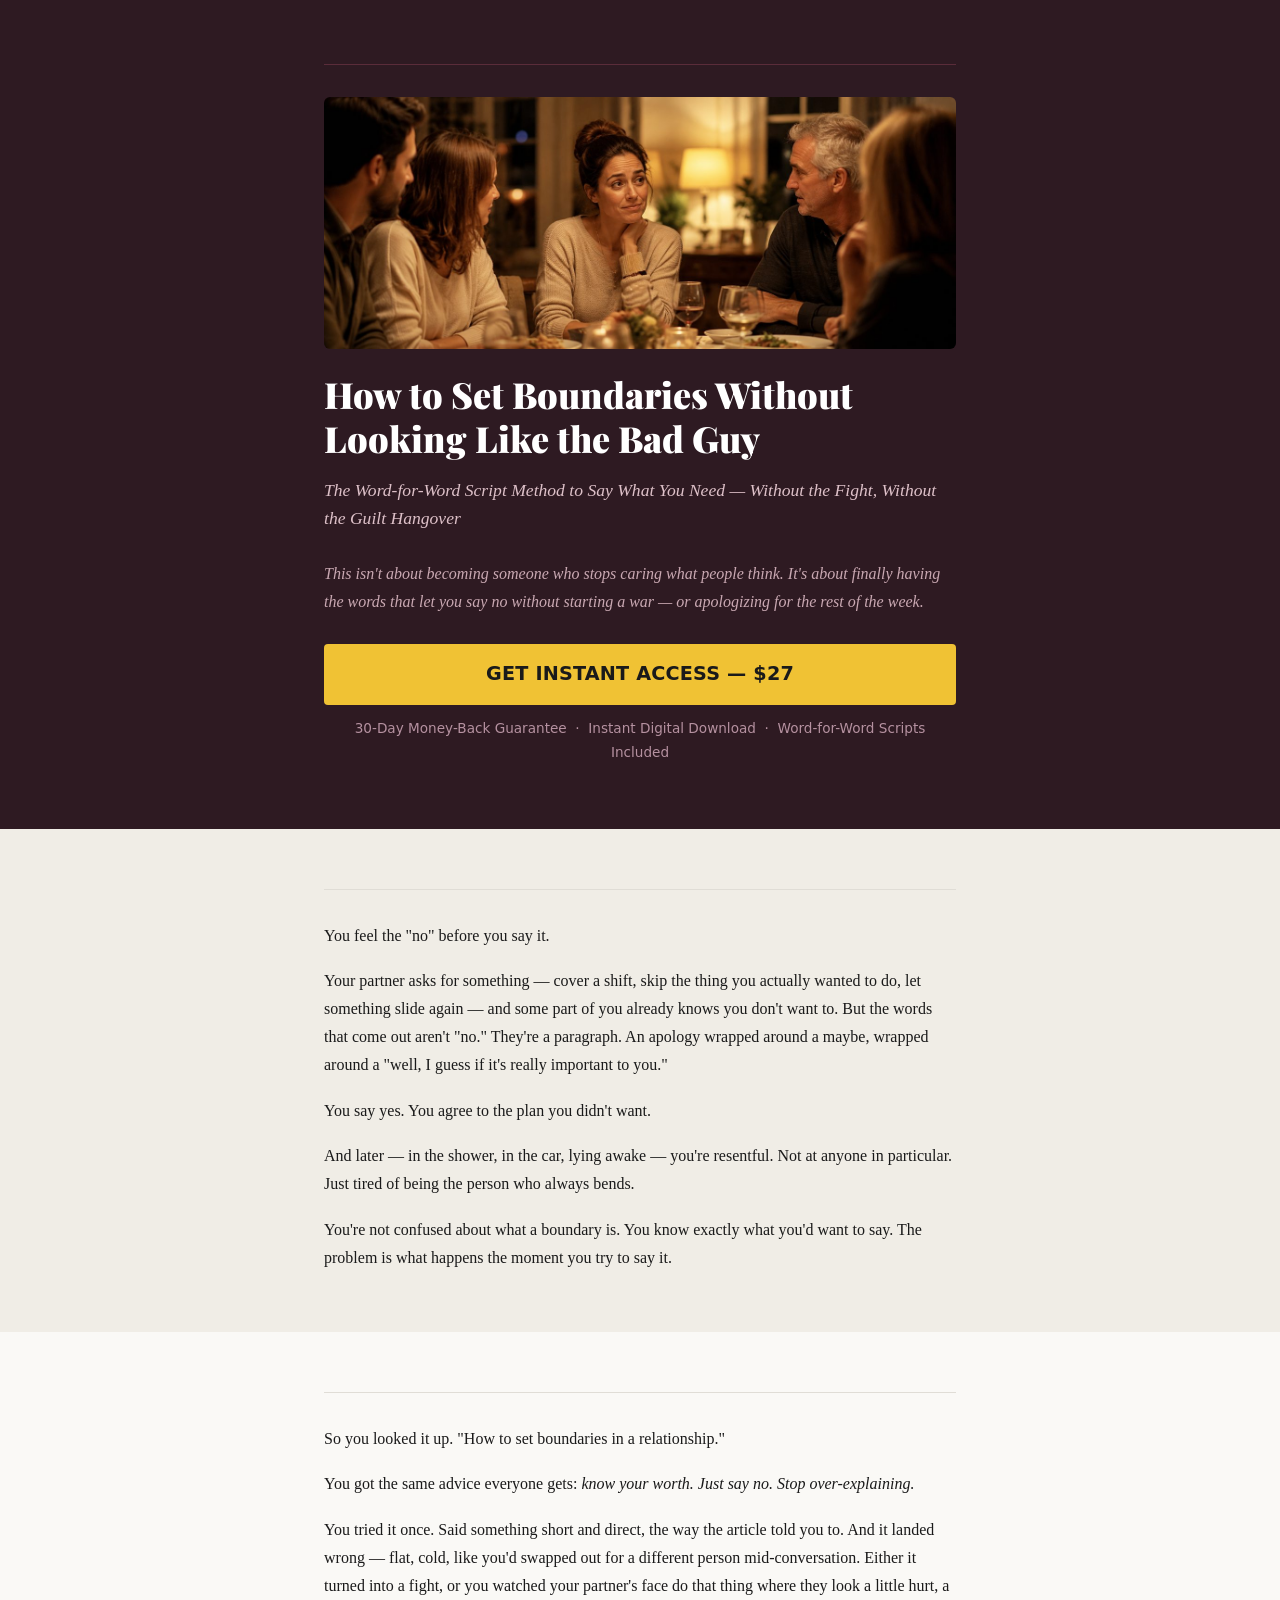
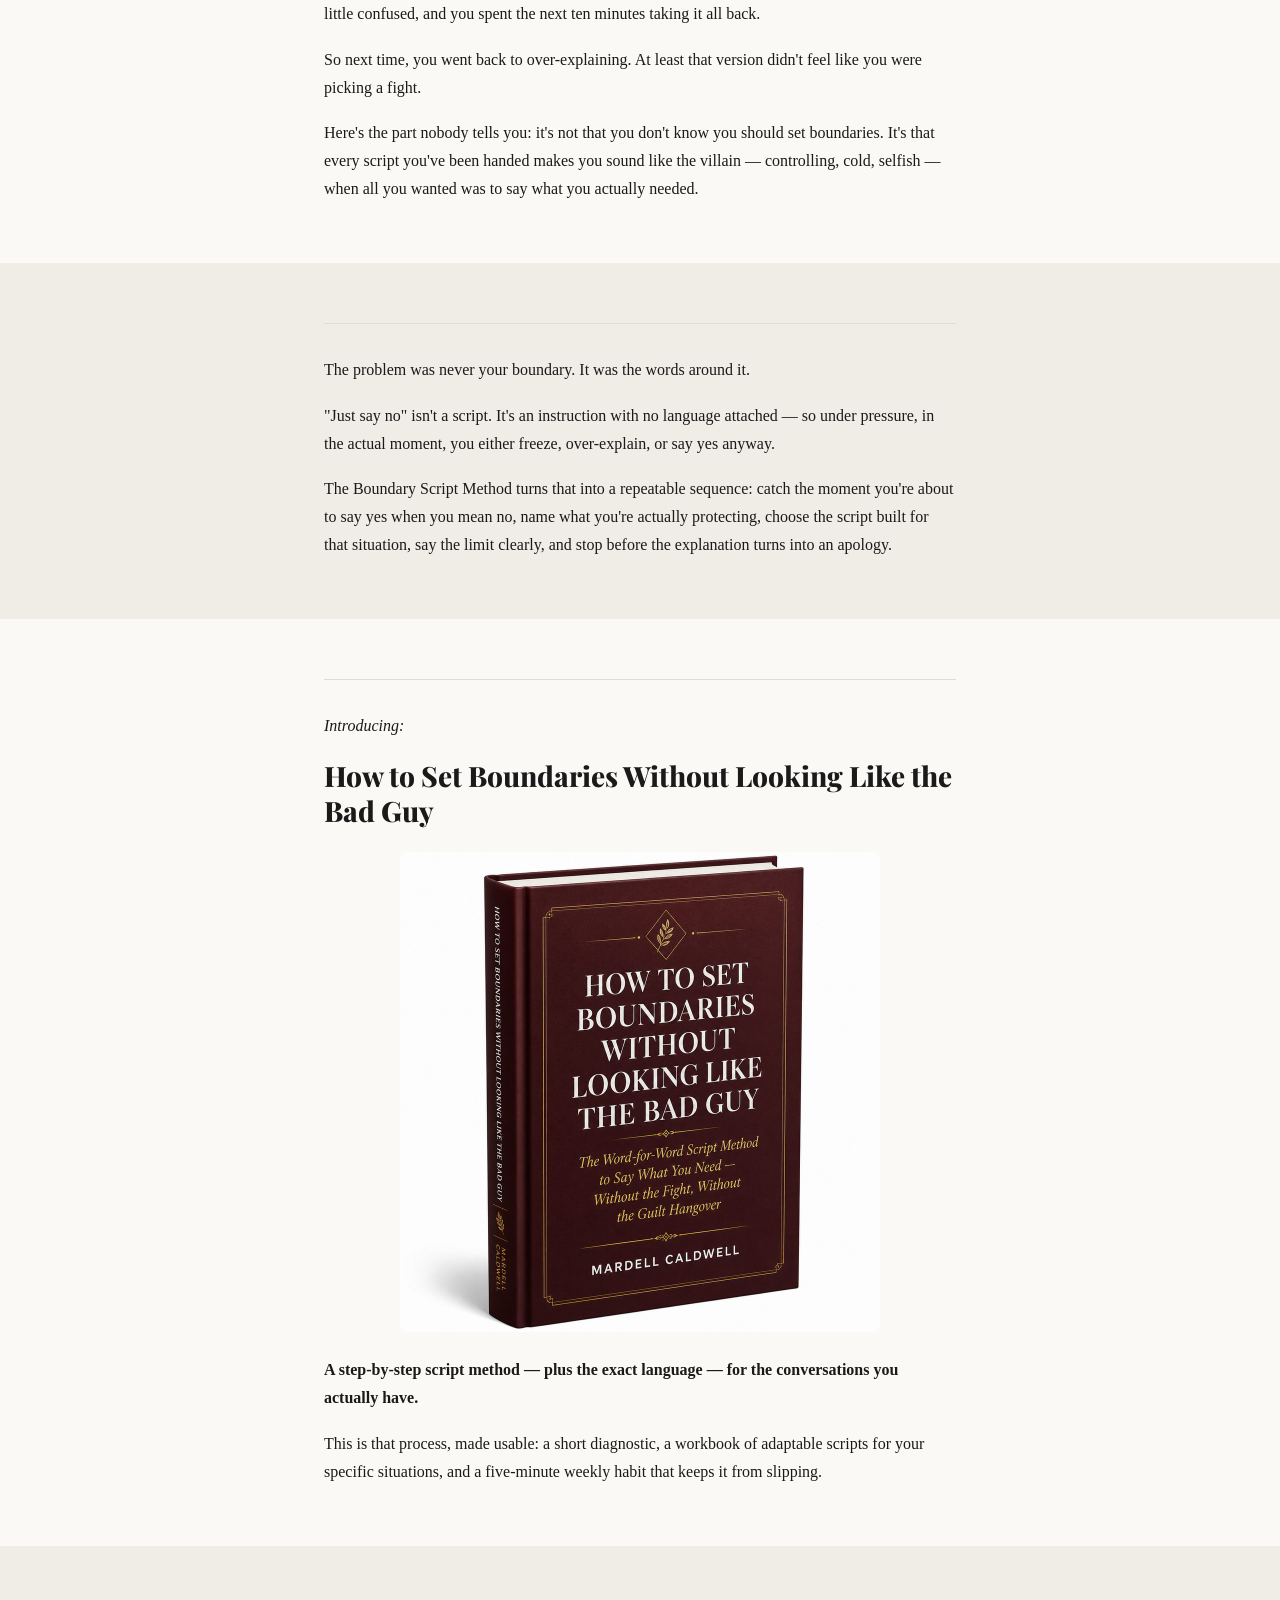
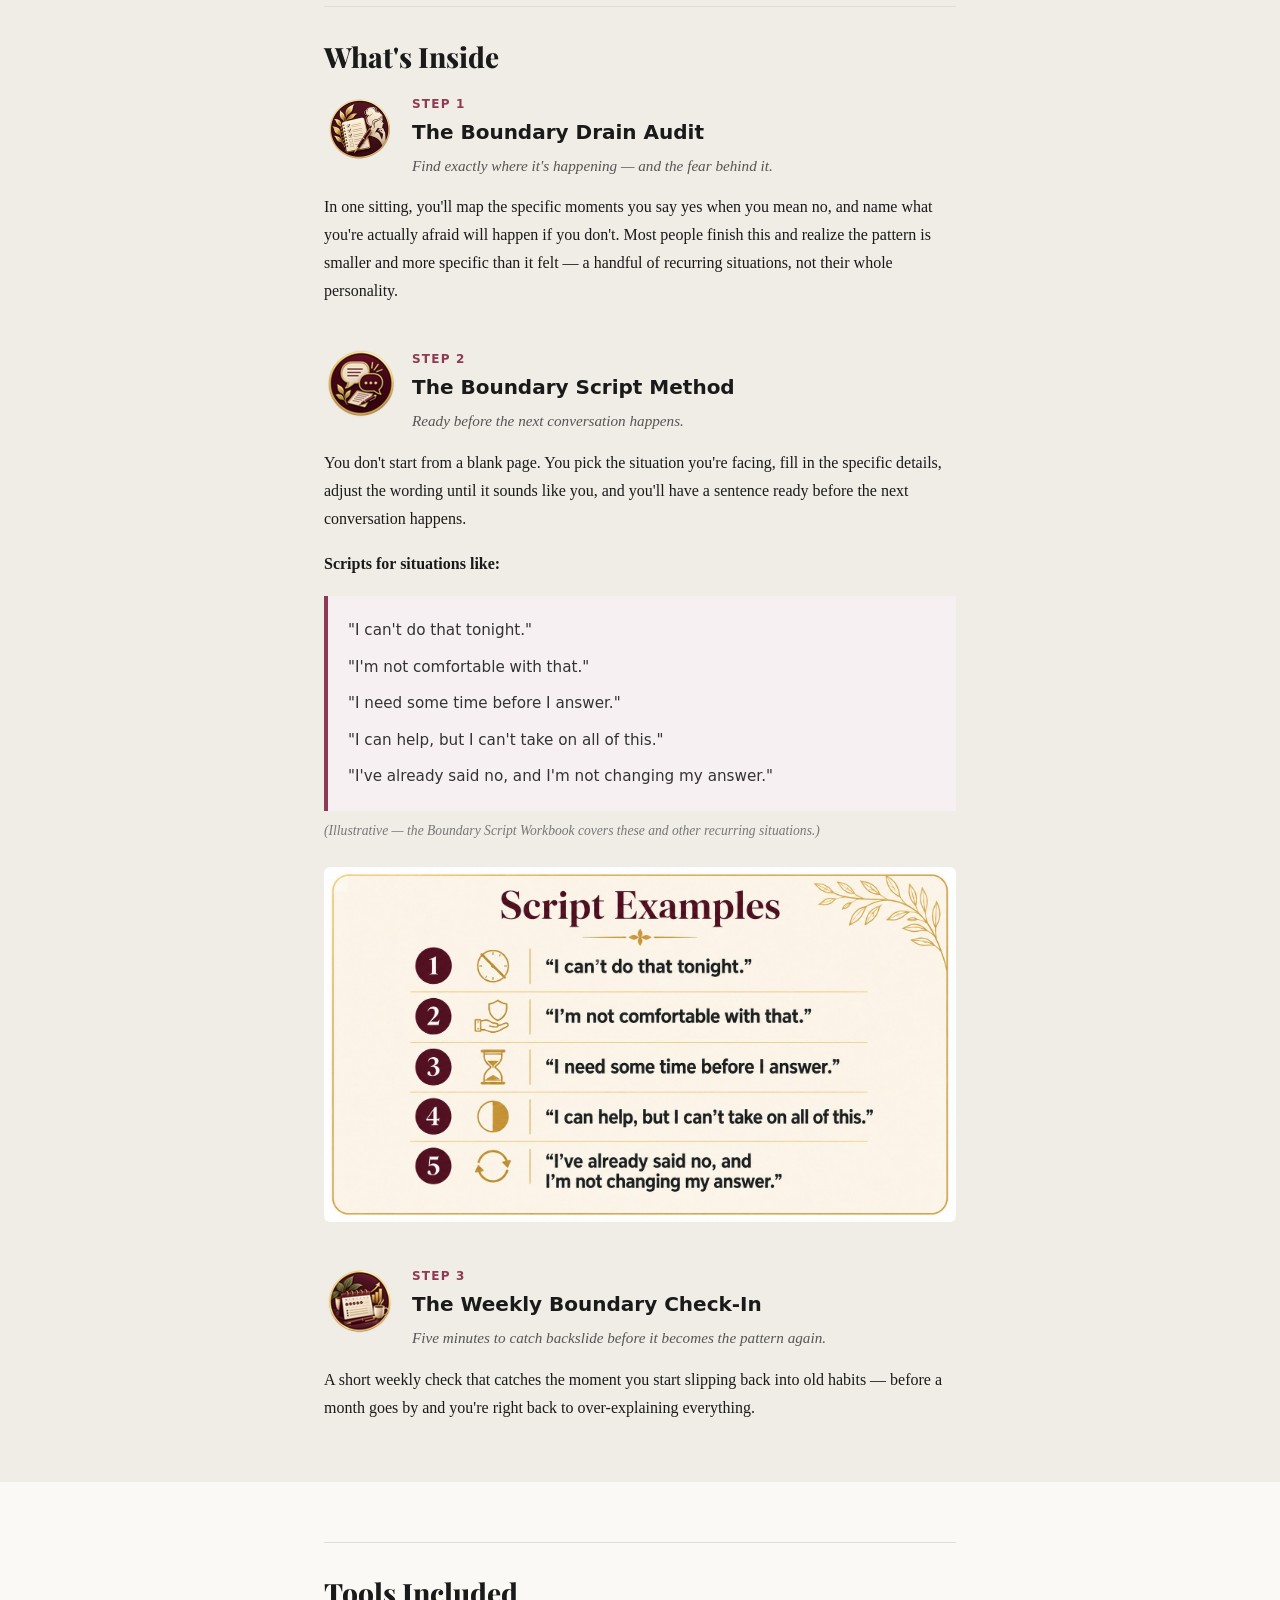
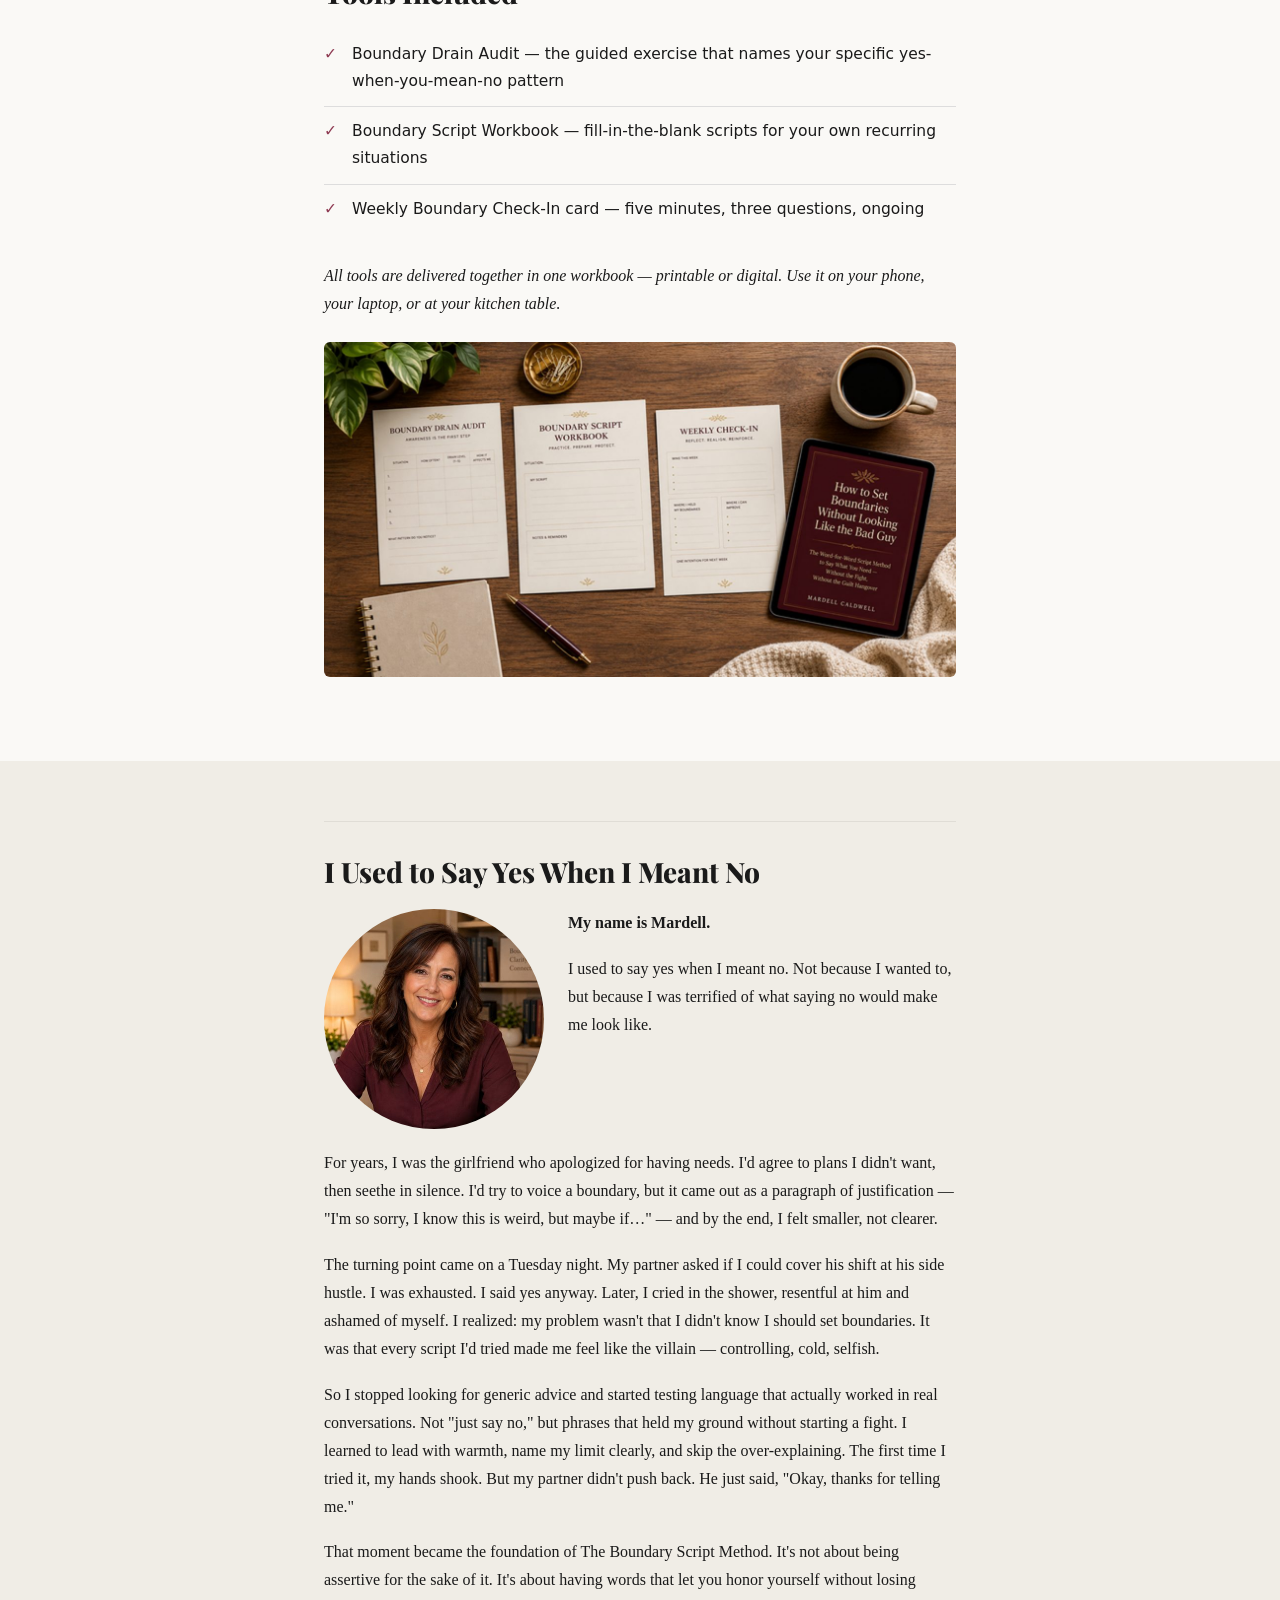
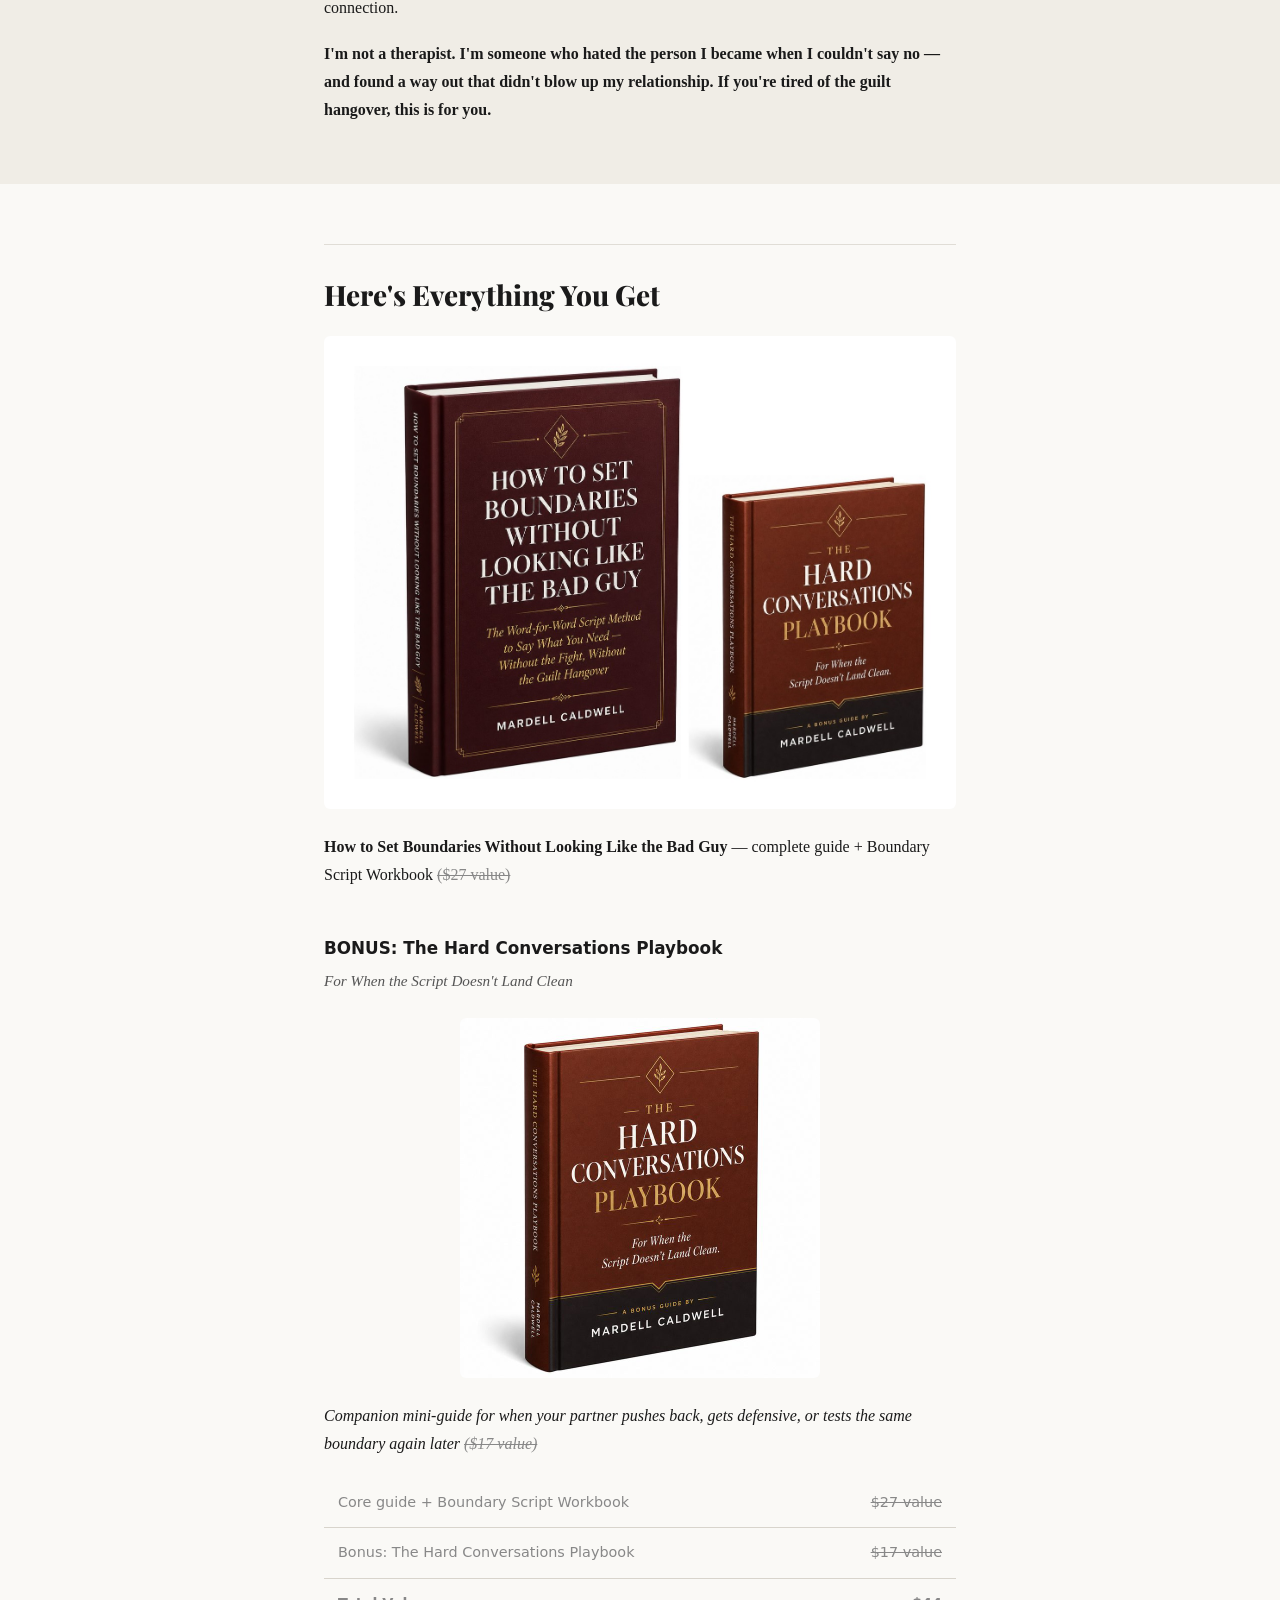
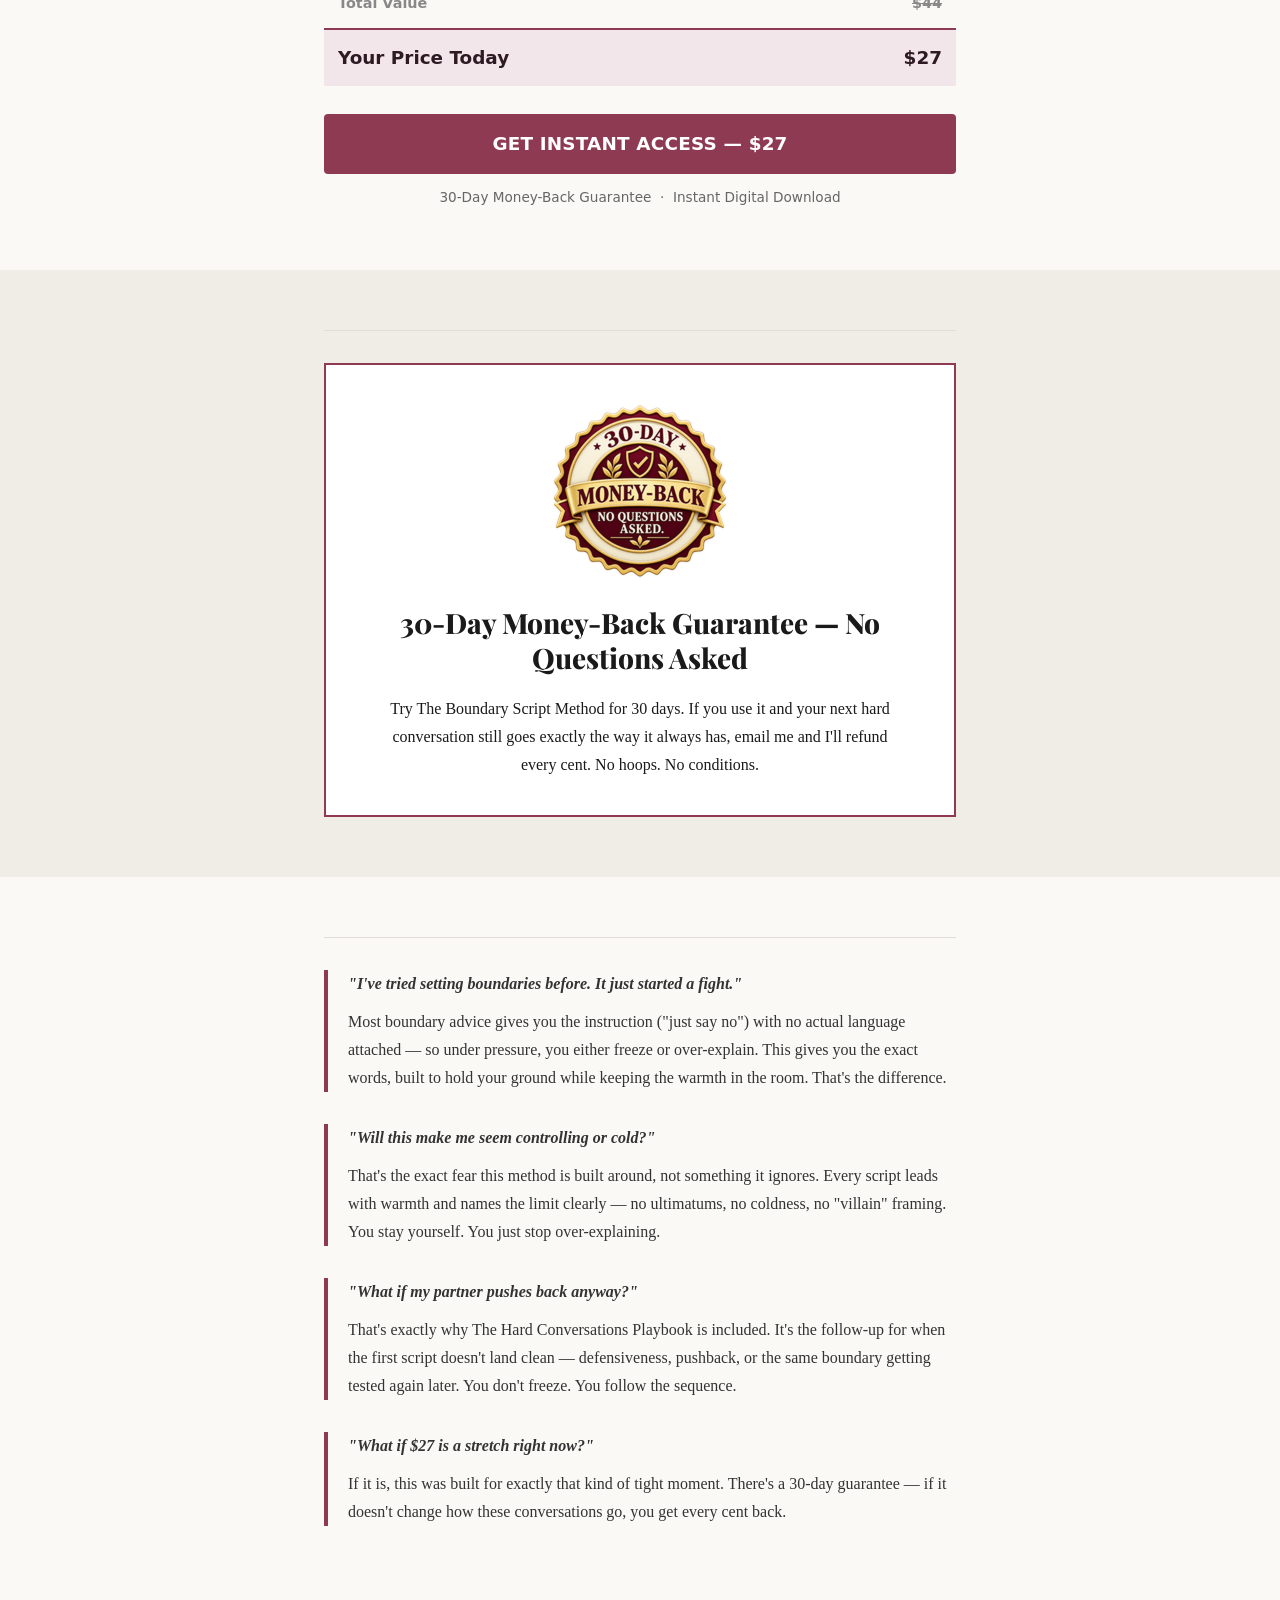
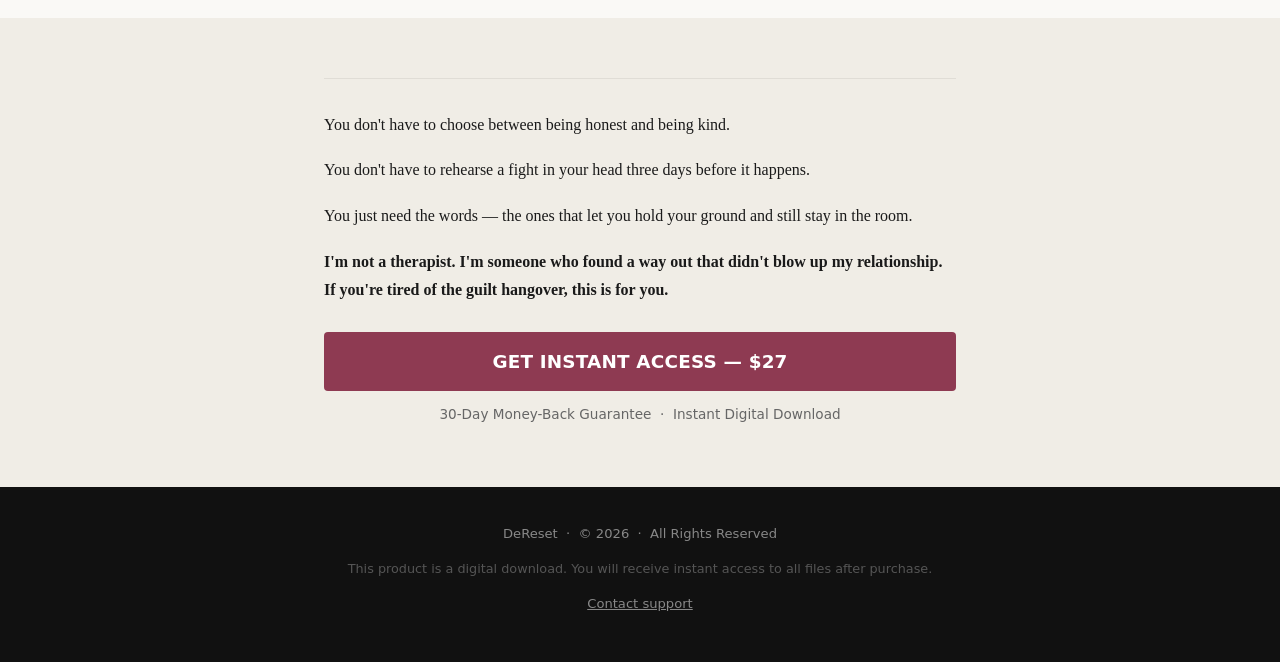
==== index.html @ d9a610a7 "Add files via upload" ====
<!DOCTYPE html>
<html lang="en">
<head>
<meta charset="UTF-8">
<meta name="viewport" content="width=device-width, initial-scale=1.0">
<title>How to Set Boundaries Without Looking Like the Bad Guy</title>
<link href="https://fonts.googleapis.com" rel="preconnect">
<link crossorigin="" href="https://fonts.gstatic.com" rel="preconnect">
<link href="https://fonts.googleapis.com/css2?family=Playfair+Display:wght@700;800&amp;family=Poppins:wght@400;500;600;700&amp;display=swap" rel="stylesheet">
<link href="styles/sales.css" rel="stylesheet">
</head>
<body>


<section id="hook">
  <div class="container">
    <span class="section-label"></span>

    
    <div class="img-block">
      <img src="assets/hero-dinner-table.jpg" alt="A woman at a dinner table forcing a polite smile while feeling hesitant about a request">
    </div>

    <h1>How to Set Boundaries Without Looking Like the Bad Guy</h1>
    <p class="subheadline">The Word-for-Word Script Method to Say What You Need — Without the Fight, Without the Guilt Hangover</p>
    <p class="intro-copy">This isn't about becoming someone who stops caring what people think. It's about finally having the words that let you say no without starting a war — or apologizing for the rest of the week.</p>

    <a class="cta-btn" href="https://dereset.gumroad.com/l/boundaries-without-bad-guy">GET INSTANT ACCESS — $27</a>
    <p class="cta-btn-sub">30-Day Money-Back Guarantee &nbsp;·&nbsp; Instant Digital Download &nbsp;·&nbsp; Word-for-Word Scripts Included</p>
  </div>
</section>



<section id="pain">
  <div class="container">
    <span class="section-label"></span>

    <p>You feel the "no" before you say it.</p>
    <p>Your partner asks for something — cover a shift, skip the thing you actually wanted to do, let something slide again — and some part of you already knows you don't want to. But the words that come out aren't "no." They're a paragraph. An apology wrapped around a maybe, wrapped around a "well, I guess if it's really important to you."</p>
    <p>You say yes. You agree to the plan you didn't want.</p>
    <p>And later — in the shower, in the car, lying awake — you're resentful. Not at anyone in particular. Just tired of being the person who always bends.</p>
    <p>You're not confused about what a boundary is. You know exactly what you'd want to say. The problem is what happens the moment you try to say it.</p>
  </div>
</section>



<section id="agitation">
  <div class="container">
    <span class="section-label"></span>

    <p>So you looked it up. "How to set boundaries in a relationship."</p>
    <p>You got the same advice everyone gets: <em>know your worth. Just say no. Stop over-explaining.</em></p>
    <p>You tried it once. Said something short and direct, the way the article told you to. And it landed wrong — flat, cold, like you'd swapped out for a different person mid-conversation. Either it turned into a fight, or you watched your partner's face do that thing where they look a little hurt, a little confused, and you spent the next ten minutes taking it all back.</p>
    <p>So next time, you went back to over-explaining. At least that version didn't feel like you were picking a fight.</p>
    <p>Here's the part nobody tells you: it's not that you don't know you should set boundaries. It's that every script you've been handed makes you sound like the villain — controlling, cold, selfish — when all you wanted was to say what you actually needed.</p>
  </div>
</section>



<section id="mechanism">
  <div class="container">
    <span class="section-label"></span>

    <p>The problem was never your boundary. It was the words around it.</p>
    <p>"Just say no" isn't a script. It's an instruction with no language attached — so under pressure, in the actual moment, you either freeze, over-explain, or say yes anyway.</p>
    <p>The Boundary Script Method turns that into a repeatable sequence: catch the moment you're about to say yes when you mean no, name what you're actually protecting, choose the script built for that situation, say the limit clearly, and stop before the explanation turns into an apology.</p>
  </div>
</section>



<section id="solution">
  <div class="container">
    <span class="section-label"></span>

    <p><em>Introducing:</em></p>
    <h2>How to Set Boundaries Without Looking Like the Bad Guy</h2>

    
    <div class="img-block qa-w480">
      <img src="assets/core-guide-cover-mockup.jpg" alt="How to Set Boundaries Without Looking Like the Bad Guy — book cover mockup by Mardell Caldwell">
    </div>

    <p><strong>A step-by-step script method — plus the exact language — for the conversations you actually have.</strong></p>
    <p>This is that process, made usable: a short diagnostic, a workbook of adaptable scripts for your specific situations, and a five-minute weekly habit that keeps it from slipping.</p>
  </div>
</section>



<section id="whats-inside">
  <div class="container">
    <span class="section-label"></span>

    <h2>What's Inside</h2>

    
    <div class="step-block">
      <div class="step-header">
        
        <div class="step-icon">
          <img src="assets/icon-boundary-drain-audit.png" alt="Boundary Drain Audit icon">
        </div>
        <div>
          <div class="step-label">Step 1</div>
          <h3>The Boundary Drain Audit</h3>
          <p class="step-sub">Find exactly where it's happening — and the fear behind it.</p>
        </div>
      </div>
      <p>In one sitting, you'll map the specific moments you say yes when you mean no, and name what you're actually afraid will happen if you don't. Most people finish this and realize the pattern is smaller and more specific than it felt — a handful of recurring situations, not their whole personality.</p>
    </div>

    
    <div class="step-block">
      <div class="step-header">
        
        <div class="step-icon">
          <img src="assets/icon-boundary-script-method.png" alt="Boundary Script Method icon">
        </div>
        <div>
          <div class="step-label">Step 2</div>
          <h3>The Boundary Script Method</h3>
          <p class="step-sub">Ready before the next conversation happens.</p>
        </div>
      </div>
      <p>You don't start from a blank page. You pick the situation you're facing, fill in the specific details, adjust the wording until it sounds like you, and you'll have a sentence ready before the next conversation happens.</p>

      <p><strong>Scripts for situations like:</strong></p>
      <ul class="situations-list">
        <li>"I can't do that tonight."</li>
        <li>"I'm not comfortable with that."</li>
        <li>"I need some time before I answer."</li>
        <li>"I can help, but I can't take on all of this."</li>
        <li>"I've already said no, and I'm not changing my answer."</li>
      </ul>
      <p class="situations-note">(Illustrative — the Boundary Script Workbook covers these and other recurring situations.)</p>

      
      <div class="img-block">
        <img src="assets/script-examples-card.jpg" alt="Script Examples card showing situation categories covered in the workbook">
      </div>
    </div>

    
    <div class="step-block">
      <div class="step-header">
        
        <div class="step-icon">
          <img src="assets/icon-weekly-check-in.png" alt="Weekly Boundary Check-In icon">
        </div>
        <div>
          <div class="step-label">Step 3</div>
          <h3>The Weekly Boundary Check-In</h3>
          <p class="step-sub">Five minutes to catch backslide before it becomes the pattern again.</p>
        </div>
      </div>
      <p>A short weekly check that catches the moment you start slipping back into old habits — before a month goes by and you're right back to over-explaining everything.</p>
    </div>

  </div>
</section>



<section id="tools">
  <div class="container">
    <span class="section-label"></span>

    <h2>Tools Included</h2>

    <ul class="tools-list">
      <li>Boundary Drain Audit — the guided exercise that names your specific yes-when-you-mean-no pattern</li>
      <li>Boundary Script Workbook — fill-in-the-blank scripts for your own recurring situations</li>
      <li>Weekly Boundary Check-In card — five minutes, three questions, ongoing</li>
    </ul>

    <p><em>All tools are delivered together in one workbook — printable or digital. Use it on your phone, your laptop, or at your kitchen table.</em></p>

    
    <div class="img-block qa-w640">
      <img src="assets/components-laid-out.jpg" alt="Boundary Drain Audit, Boundary Script Workbook, and Weekly Check-In laid out together">
    </div>

  </div>
</section>



<section id="creator-story">
  <div class="container">
    <span class="section-label"></span>

    <h2>I Used to Say Yes When I Meant No</h2>

    <div class="creator-intro">
      <div class="creator-photo-col">
        
        <div class="photo-circle">
          <img src="assets/creator-mardell-caldwell.jpg" alt="Mardell Caldwell, creator of How to Set Boundaries Without Looking Like the Bad Guy">
        </div>
      </div>
      <div class="creator-text-col">
        <p><strong>My name is Mardell.</strong></p>
        <p>I used to say yes when I meant no. Not because I wanted to, but because I was terrified of what saying no would make me look like.</p>
      </div>
    </div>

    <p>For years, I was the girlfriend who apologized for having needs. I'd agree to plans I didn't want, then seethe in silence. I'd try to voice a boundary, but it came out as a paragraph of justification — "I'm so sorry, I know this is weird, but maybe if…" — and by the end, I felt smaller, not clearer.</p>
    <p>The turning point came on a Tuesday night. My partner asked if I could cover his shift at his side hustle. I was exhausted. I said yes anyway. Later, I cried in the shower, resentful at him and ashamed of myself. I realized: my problem wasn't that I didn't know I should set boundaries. It was that every script I'd tried made me feel like the villain — controlling, cold, selfish.</p>
    <p>So I stopped looking for generic advice and started testing language that actually worked in real conversations. Not "just say no," but phrases that held my ground without starting a fight. I learned to lead with warmth, name my limit clearly, and skip the over-explaining. The first time I tried it, my hands shook. But my partner didn't push back. He just said, "Okay, thanks for telling me."</p>
    <p>That moment became the foundation of The Boundary Script Method. It's not about being assertive for the sake of it. It's about having words that let you honor yourself without losing connection.</p>
    <p><strong>I'm not a therapist. I'm someone who hated the person I became when I couldn't say no — and found a way out that didn't blow up my relationship. If you're tired of the guilt hangover, this is for you.</strong></p>
  </div>
</section>



<section id="offer-stack">
  <div class="container">
    <span class="section-label"></span>

    <h2>Here's Everything You Get</h2>

    
    <div class="img-block qa-w640">
      <img src="assets/bundle-cover-mockup.jpg" alt="How to Set Boundaries Without Looking Like the Bad Guy plus The Hard Conversations Playbook bonus guide — bundle cover mockup" class="qa-fullw">
    </div>

    <p><strong>How to Set Boundaries Without Looking Like the Bad Guy</strong> — complete guide + Boundary Script Workbook <del>($27 value)</del></p>

    <br>

    <p class="bonus-label">BONUS: The Hard Conversations Playbook</p>
    <p class="bonus-sub">For When the Script Doesn't Land Clean</p>

    
    <div class="img-block qa-w360">
      <img src="assets/bonus-hard-conversations-playbook.jpg" alt="The Hard Conversations Playbook — bonus guide cover mockup">
    </div>

    <p><em>Companion mini-guide for when your partner pushes back, gets defensive, or tests the same boundary again later <del>($17 value)</del></em></p>

    <table class="offer-table">
      <tr class="value-row">
        <td>Core guide + Boundary Script Workbook</td>
        <td><del>$27 value</del></td>
      </tr>
      <tr class="value-row">
        <td>Bonus: The Hard Conversations Playbook</td>
        <td><del>$17 value</del></td>
      </tr>
      <tr class="value-row">
        <td><strong>Total Value</strong></td>
        <td><strong><del>$44</del></strong></td>
      </tr>
      <tr class="total-row">
        <td>Your Price Today</td>
        <td>$27</td>
      </tr>
    </table>

    <a class="cta-btn" href="https://dereset.gumroad.com/l/boundaries-without-bad-guy">GET INSTANT ACCESS — $27</a>
    <p class="cta-btn-sub">30-Day Money-Back Guarantee &nbsp;·&nbsp; Instant Digital Download</p>

  </div>
</section>



<section id="guarantee">
  <div class="container">
    <span class="section-label"></span>

    <div class="guarantee-box">

      
      <div class="badge-circle">
        <img src="assets/guarantee-seal-30-day.png" alt="30-Day Money-Back Guarantee, No Questions Asked">
      </div>

      <h2>30-Day Money-Back Guarantee — No Questions Asked</h2>
      <p>Try The Boundary Script Method for 30 days. If you use it and your next hard conversation still goes exactly the way it always has, email me and I'll refund every cent. No hoops. No conditions.</p>
    </div>

  </div>
</section>



<section id="objections">
  <div class="container">
    <span class="section-label"></span>

    <div class="objection">
      <p class="objection-q">"I've tried setting boundaries before. It just started a fight."</p>
      <p>Most boundary advice gives you the instruction ("just say no") with no actual language attached — so under pressure, you either freeze or over-explain. This gives you the exact words, built to hold your ground while keeping the warmth in the room. That's the difference.</p>
    </div>

    <div class="objection">
      <p class="objection-q">"Will this make me seem controlling or cold?"</p>
      <p>That's the exact fear this method is built around, not something it ignores. Every script leads with warmth and names the limit clearly — no ultimatums, no coldness, no "villain" framing. You stay yourself. You just stop over-explaining.</p>
    </div>

    <div class="objection">
      <p class="objection-q">"What if my partner pushes back anyway?"</p>
      <p>That's exactly why The Hard Conversations Playbook is included. It's the follow-up for when the first script doesn't land clean — defensiveness, pushback, or the same boundary getting tested again later. You don't freeze. You follow the sequence.</p>
    </div>

    <div class="objection">
      <p class="objection-q">"What if $27 is a stretch right now?"</p>
      <p>If it is, this was built for exactly that kind of tight moment. There's a 30-day guarantee — if it doesn't change how these conversations go, you get every cent back.</p>
    </div>

  </div>
</section>



<section id="cta-close">
  <div class="container">
    <span class="section-label"></span>

    <p>You don't have to choose between being honest and being kind.</p>
    <p>You don't have to rehearse a fight in your head three days before it happens.</p>
    <p>You just need the words — the ones that let you hold your ground and still stay in the room.</p>
    <p><strong>I'm not a therapist. I'm someone who found a way out that didn't blow up my relationship. If you're tired of the guilt hangover, this is for you.</strong></p>

    <a class="cta-btn" href="https://dereset.gumroad.com/l/boundaries-without-bad-guy">GET INSTANT ACCESS — $27</a>
    <p class="cta-btn-sub">30-Day Money-Back Guarantee &nbsp;·&nbsp; Instant Digital Download</p>

  </div>
</section>



<footer id="footer-legal">
  <div class="container">
    <p class="footer-name">DeReset &nbsp;·&nbsp; © 2026 &nbsp;·&nbsp; All Rights Reserved</p>
    <p class="qa-fineprint">This product is a digital download. You will receive instant access to all files after purchase.</p>
    <p class="footer-links qa-mt10"><a href="mailto:support@dereset.com">Contact support</a></p>
  </div>
</footer>

</body>
</html>
---- styles/sales.css ----
/* PR-002 index.html styles, extracted verbatim from the supplied <style> block (platform QA: CSP style-src has no 'unsafe-inline'). */
/* ============================================================
   RESET & BASE
   ============================================================ */
*, *::before, *::after { box-sizing: border-box; margin: 0; padding: 0; }
html { font-size: 16px; }
body {
  background: #faf9f6;
  color: #1a1a1a;
  font-family: Georgia, 'Times New Roman', serif;
  line-height: 1.75;
}

.container {
  max-width: 680px;
  margin: 0 auto;
  padding: 0 24px;
}

section { padding: 60px 0; }
section:nth-child(even) { background: #f0ede6; }

/* ============================================================
   TYPOGRAPHY
   ============================================================ */
h1 {
  font-size: 2.25rem;
  line-height: 1.2;
  font-weight: 900;
  font-family: 'Playfair Display', Georgia, serif;
  margin-bottom: 16px;
}
h2 {
  font-size: 1.75rem;
  line-height: 1.25;
  font-weight: 800;
  font-family: 'Playfair Display', Georgia, serif;
  margin-bottom: 20px;
}
h3 {
  font-size: 1.25rem;
  line-height: 1.3;
  font-weight: 700;
  font-family: system-ui, -apple-system, sans-serif;
  margin-bottom: 8px;
}
p { margin-bottom: 1.1em; }
p:last-child { margin-bottom: 0; }
strong { font-weight: 700; }
em { font-style: italic; }
del { color: #888; }

/* ============================================================
   SECTION LABELS
   ============================================================ */
.section-label {
  display: block;
  font-size: 0.7rem;
  text-transform: uppercase;
  letter-spacing: 0.12em;
  color: #aaa;
  font-family: system-ui, sans-serif;
  border-top: 1px solid #e0ddd6;
  padding-top: 4px;
  margin-bottom: 28px;
}
#hook .section-label { color: #b0687e; border-color: #5a2c3a; }

/* ============================================================
   REAL IMAGE BLOCKS
   ============================================================ */
.img-block {
  width: 100%;
  border-radius: 6px;
  overflow: hidden;
  margin: 24px 0;
}
.img-block img {
  display: block;
  width: 100%;
  height: auto;
}

/* ============================================================
   CTA BUTTONS
   ============================================================ */
.cta-btn {
  display: block;
  background: #8e3a52;
  color: #fff;
  text-align: center;
  text-decoration: none;
  font-size: 1.15rem;
  font-weight: 800;
  font-family: system-ui, -apple-system, sans-serif;
  padding: 18px 32px;
  min-height: 48px;
  border-radius: 4px;
  margin: 28px 0 12px;
  letter-spacing: 0.01em;
  line-height: 1.3;
}
.cta-btn:hover { background: #6f2d40; }
.cta-btn-sub {
  text-align: center;
  font-size: 0.85rem;
  color: #666;
  font-family: system-ui, sans-serif;
  margin-bottom: 8px;
}

/* ============================================================
   HERO SECTION (Deep wine #2e1a22)
   ============================================================ */
#hook {
  background: #2e1a22;
  color: #fff;
  padding: 64px 0;
}
#hook h1 { color: #fff; }
#hook .subheadline {
  font-size: 1.1rem;
  color: #ddc0c8;
  font-style: italic;
  margin-bottom: 28px;
  line-height: 1.6;
}
#hook .intro-copy {
  color: #c9a8b2;
  font-size: 1rem;
  margin-bottom: 24px;
  font-style: italic;
}
#hook .cta-btn {
  background: #f0c234;
  color: #1a1a1a;
  font-size: 1.2rem;
}
#hook .cta-btn:hover { background: #e0b020; }
#hook .cta-btn-sub { color: #b591a0; }

/* ============================================================
   WHAT'S INSIDE — STEP BLOCKS
   ============================================================ */
.step-block { margin-bottom: 44px; }
.step-block:last-child { margin-bottom: 0; }

.step-header {
  display: flex;
  gap: 16px;
  align-items: flex-start;
  margin-bottom: 14px;
}
.step-icon {
  flex-shrink: 0;
  width: 72px;
  height: 72px;
  border-radius: 50%;
  overflow: hidden;
}
.step-icon img { width: 100%; height: 100%; object-fit: cover; }
.step-label {
  font-size: 0.75rem;
  text-transform: uppercase;
  letter-spacing: 0.1em;
  color: #8e3a52;
  font-family: system-ui, sans-serif;
  font-weight: 700;
  margin-bottom: 4px;
}
.step-sub {
  font-size: 0.95rem;
  font-style: italic;
  color: #555;
  margin-top: 4px;
  font-family: Georgia, serif;
}

.situations-list {
  list-style: none;
  padding: 16px 20px;
  margin: 12px 0 8px;
  background: #f7f0f2;
  border-left: 4px solid #8e3a52;
}
.situations-list li {
  font-family: system-ui, sans-serif;
  font-size: 0.95rem;
  padding: 5px 0;
  color: #333;
}
.situations-note {
  font-size: 0.85rem;
  color: #777;
  font-style: italic;
}

/* ============================================================
   TOOLS LIST
   ============================================================ */
.tools-list {
  list-style: none;
  padding: 0;
  margin: 20px 0 28px;
}
.tools-list li {
  padding: 11px 0 11px 28px;
  border-bottom: 1px solid #ddd;
  font-family: system-ui, sans-serif;
  font-size: 0.97rem;
  position: relative;
}
.tools-list li:last-child { border-bottom: none; }
.tools-list li::before {
  content: "✓";
  color: #8e3a52;
  font-weight: 900;
  position: absolute;
  left: 0;
}

/* ============================================================
   CREATOR STORY — PHOTO LAYOUT
   ============================================================ */
.creator-intro {
  display: flex;
  gap: 24px;
  align-items: flex-start;
  margin-bottom: 20px;
}
.creator-photo-col { flex-shrink: 0; width: 220px; }
.creator-photo-col .photo-circle {
  width: 220px;
  height: 220px;
  border-radius: 50%;
  overflow: hidden;
  margin: 0;
}
.creator-photo-col .photo-circle img { width: 100%; height: 100%; object-fit: cover; }
.creator-text-col { flex: 1; }

/* ============================================================
   OFFER SECTION
   ============================================================ */
.offer-table {
  width: 100%;
  border-collapse: collapse;
  margin: 20px 0 28px;
  font-family: system-ui, sans-serif;
}
.offer-table td {
  padding: 12px 14px;
  border-bottom: 1px solid #d8d4cc;
  font-size: 0.97rem;
}
.offer-table tr:last-child td { border-bottom: none; }
.offer-table td:last-child { text-align: right; white-space: nowrap; }
.offer-table .total-row td {
  font-weight: 800;
  font-size: 1.15rem;
  background: #f3e6ea;
  color: #2e1a22;
  border-top: 2px solid #8e3a52;
}
.offer-table .value-row td { color: #888; font-size: 0.9rem; }

.bonus-label {
  font-weight: 700;
  font-size: 1.05rem;
  font-family: system-ui, sans-serif;
  margin-bottom: 4px;
}
.bonus-sub { font-style: italic; color: #555; margin-bottom: 12px; font-size: 0.95rem; }

/* ============================================================
   GUARANTEE BOX
   ============================================================ */
.guarantee-box {
  border: 2px solid #8e3a52;
  padding: 36px 32px;
  text-align: center;
  background: #fff;
}
.guarantee-box .badge-circle {
  width: 180px;
  height: 180px;
  margin: 0 auto 24px;
}
.guarantee-box .badge-circle img { width: 100%; height: 100%; object-fit: contain; }
.guarantee-box h2 { margin-top: 0; }
.guarantee-box p { max-width: 520px; margin: 16px auto 0; }

/* ============================================================
   OBJECTION BLOCKS
   ============================================================ */
.objection {
  border-left: 4px solid #8e3a52;
  padding-left: 20px;
  margin-bottom: 32px;
}
.objection-q {
  font-style: italic;
  font-weight: 700;
  margin-bottom: 10px;
  font-size: 1rem;
}
.objection p { color: #333; }

/* ============================================================
   FOOTER
   ============================================================ */
#footer-legal {
  background: #111;
  color: #888;
  padding: 36px 0;
  font-size: 0.82rem;
  font-family: system-ui, sans-serif;
  text-align: center;
  line-height: 1.7;
}
#footer-legal a { color: #888; text-decoration: underline; }
#footer-legal .footer-links { margin-bottom: 10px; }
#footer-legal .footer-name { margin-bottom: 10px; }
#footer-legal .footer-disclaimer { color: #666; font-size: 0.77rem; max-width: 560px; margin: 12px auto 0; }

/* ============================================================
   MOBILE — 375px MINIMUM
   ============================================================ */
@media (max-width: 600px) {
  h1 { font-size: 1.7rem; }
  h2 { font-size: 1.4rem; }
  h3 { font-size: 1.15rem; }
  section { padding: 44px 0; }
  #hook { padding: 48px 0; }

  .creator-intro { flex-direction: column; }
  .creator-photo-col { width: 100%; }
  .creator-photo-col .photo-circle { width: 160px; height: 160px; margin: 0 auto; }

  .step-icon { width: 56px; height: 56px; }

  .cta-btn { font-size: 1rem; padding: 16px 24px; }
  .guarantee-box { padding: 28px 20px; }
  .guarantee-box .badge-circle { width: 140px; height: 140px; }

  .offer-table td { padding: 10px 8px; font-size: 0.9rem; }
}

@media (max-width: 375px) {
  h1 { font-size: 1.5rem; }
  .container { padding: 0 16px; }
}

/* ---- Former inline style= attributes (platform QA). !important reproduces inline-style precedence exactly. ---- */
.qa-w480{max-width:480px !important;margin-left:auto !important;margin-right:auto !important}
.qa-w640{max-width:640px !important;margin-left:auto !important;margin-right:auto !important}
.qa-w360{max-width:360px !important;margin-left:auto !important;margin-right:auto !important}
.qa-fullw{width:100% !important;height:auto !important}
.qa-fineprint{margin-top:12px !important;color:#555 !important;font-size:0.8rem !important}
.qa-mt10{margin-top:10px !important}
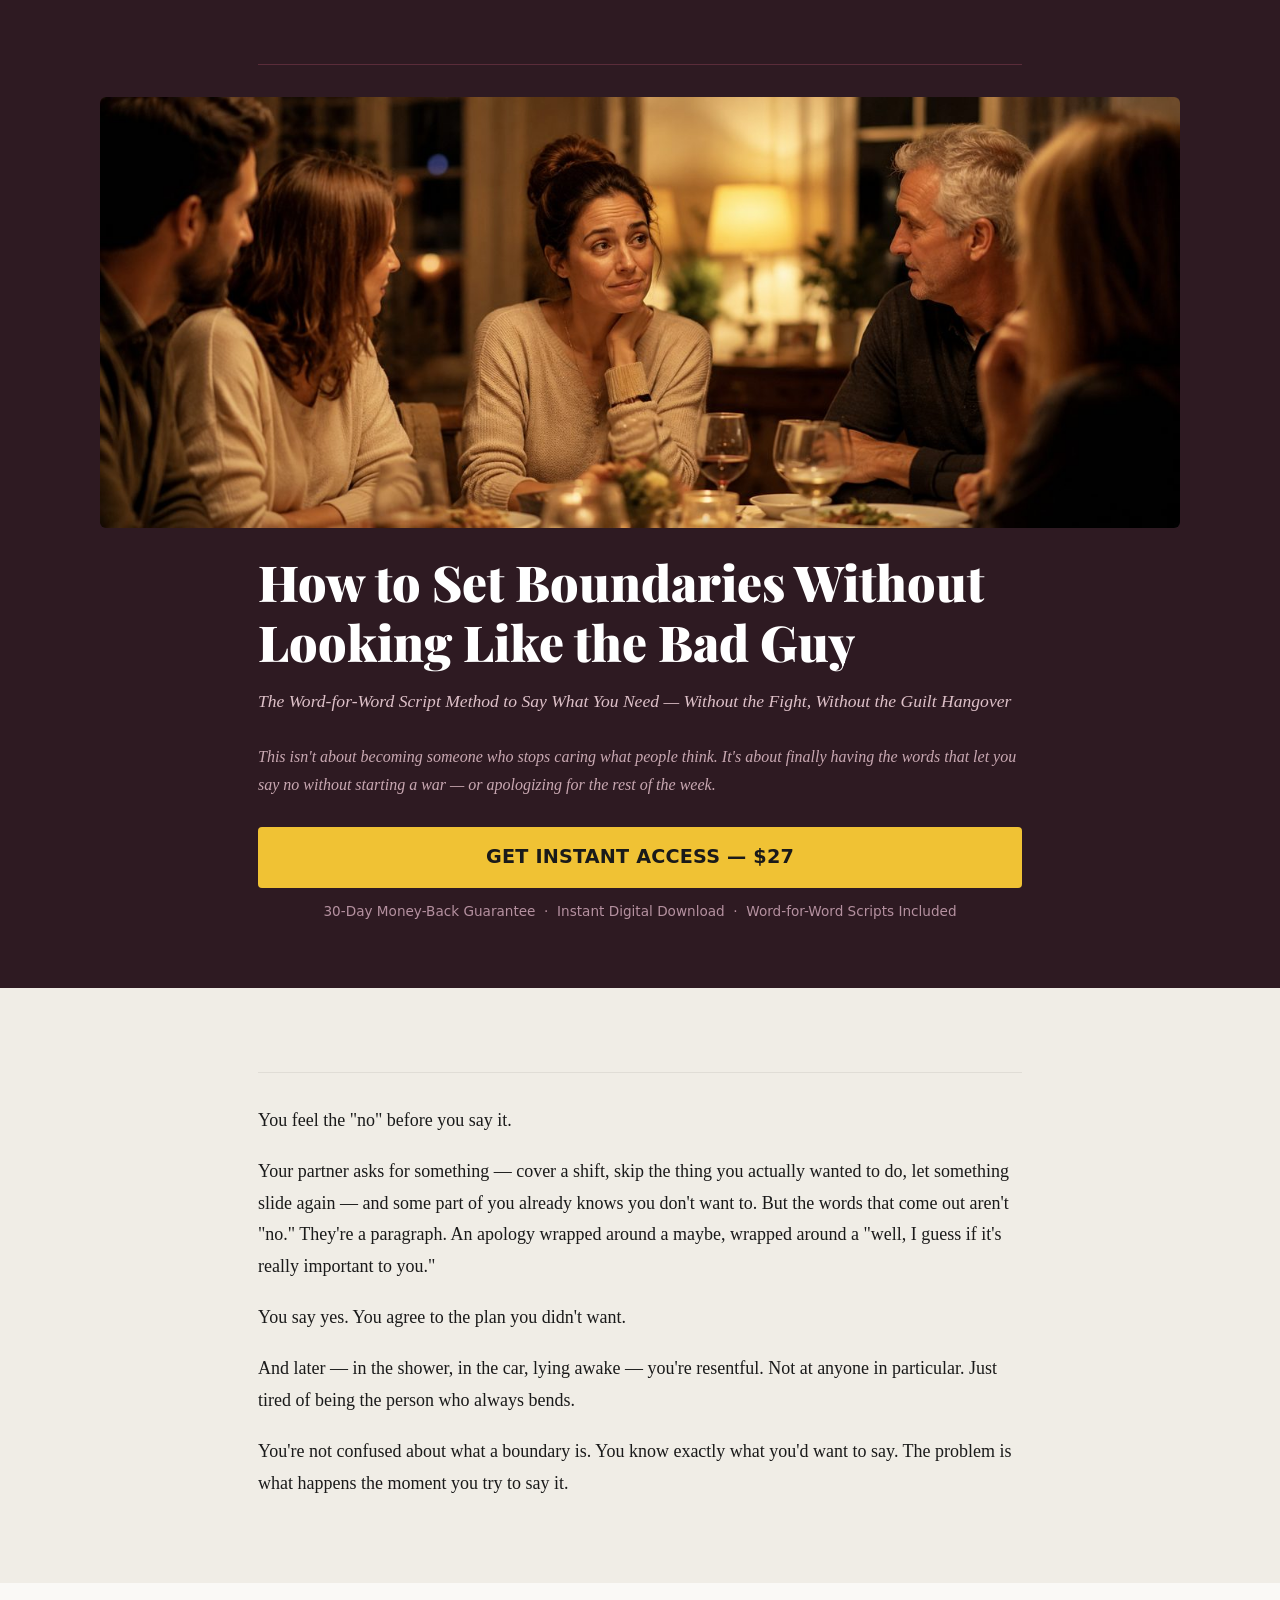
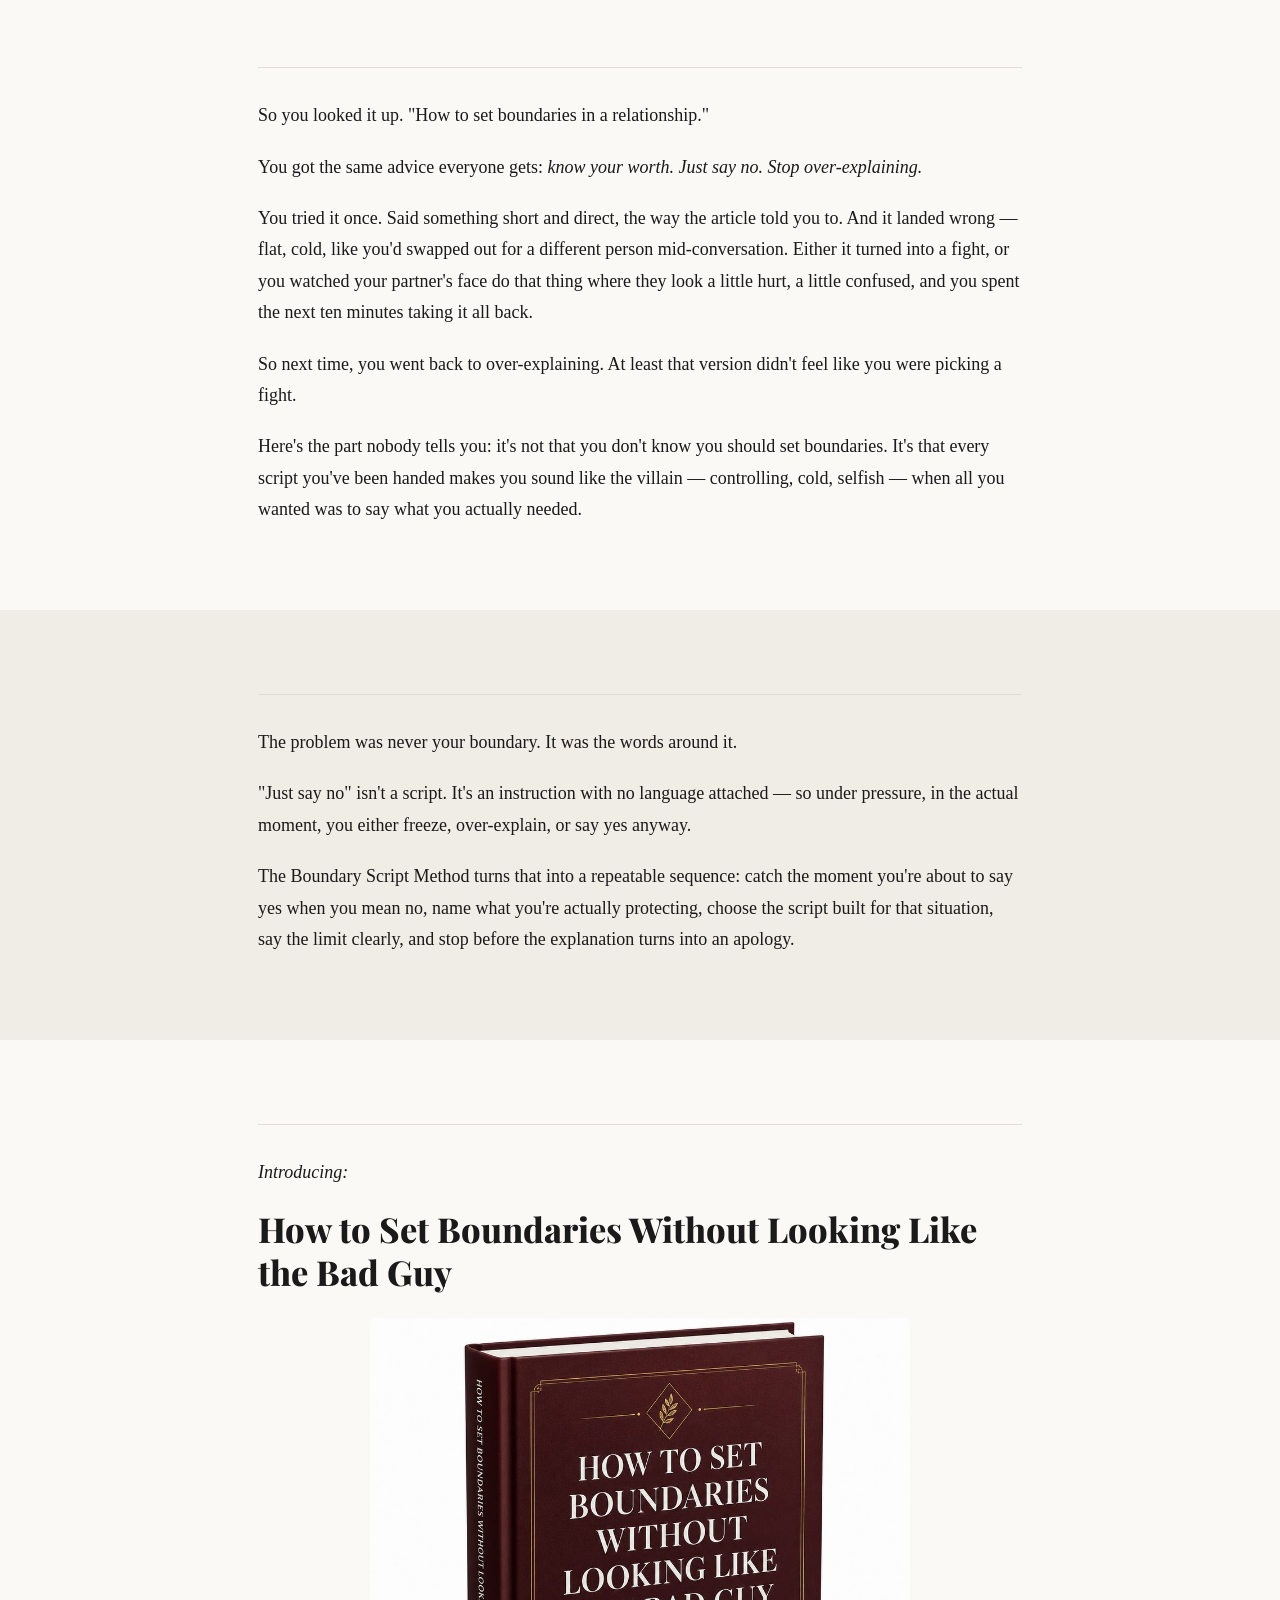
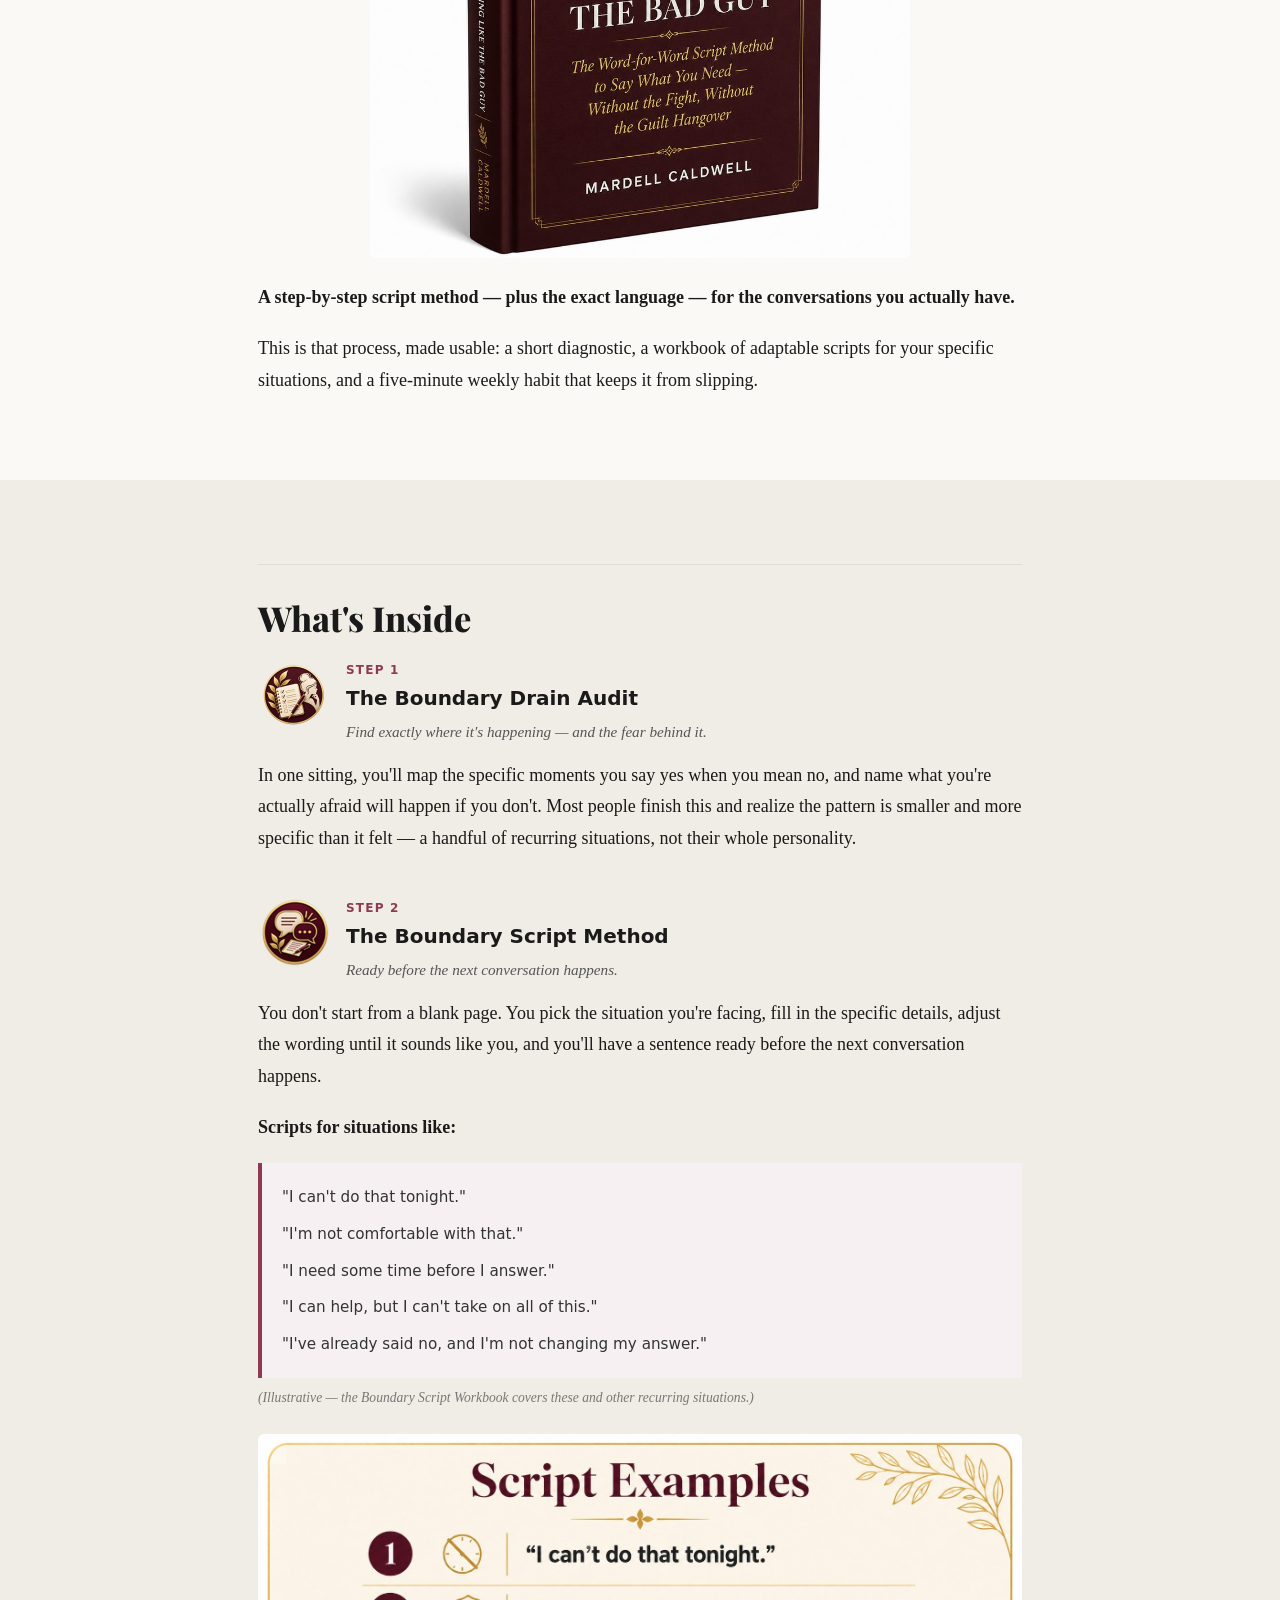
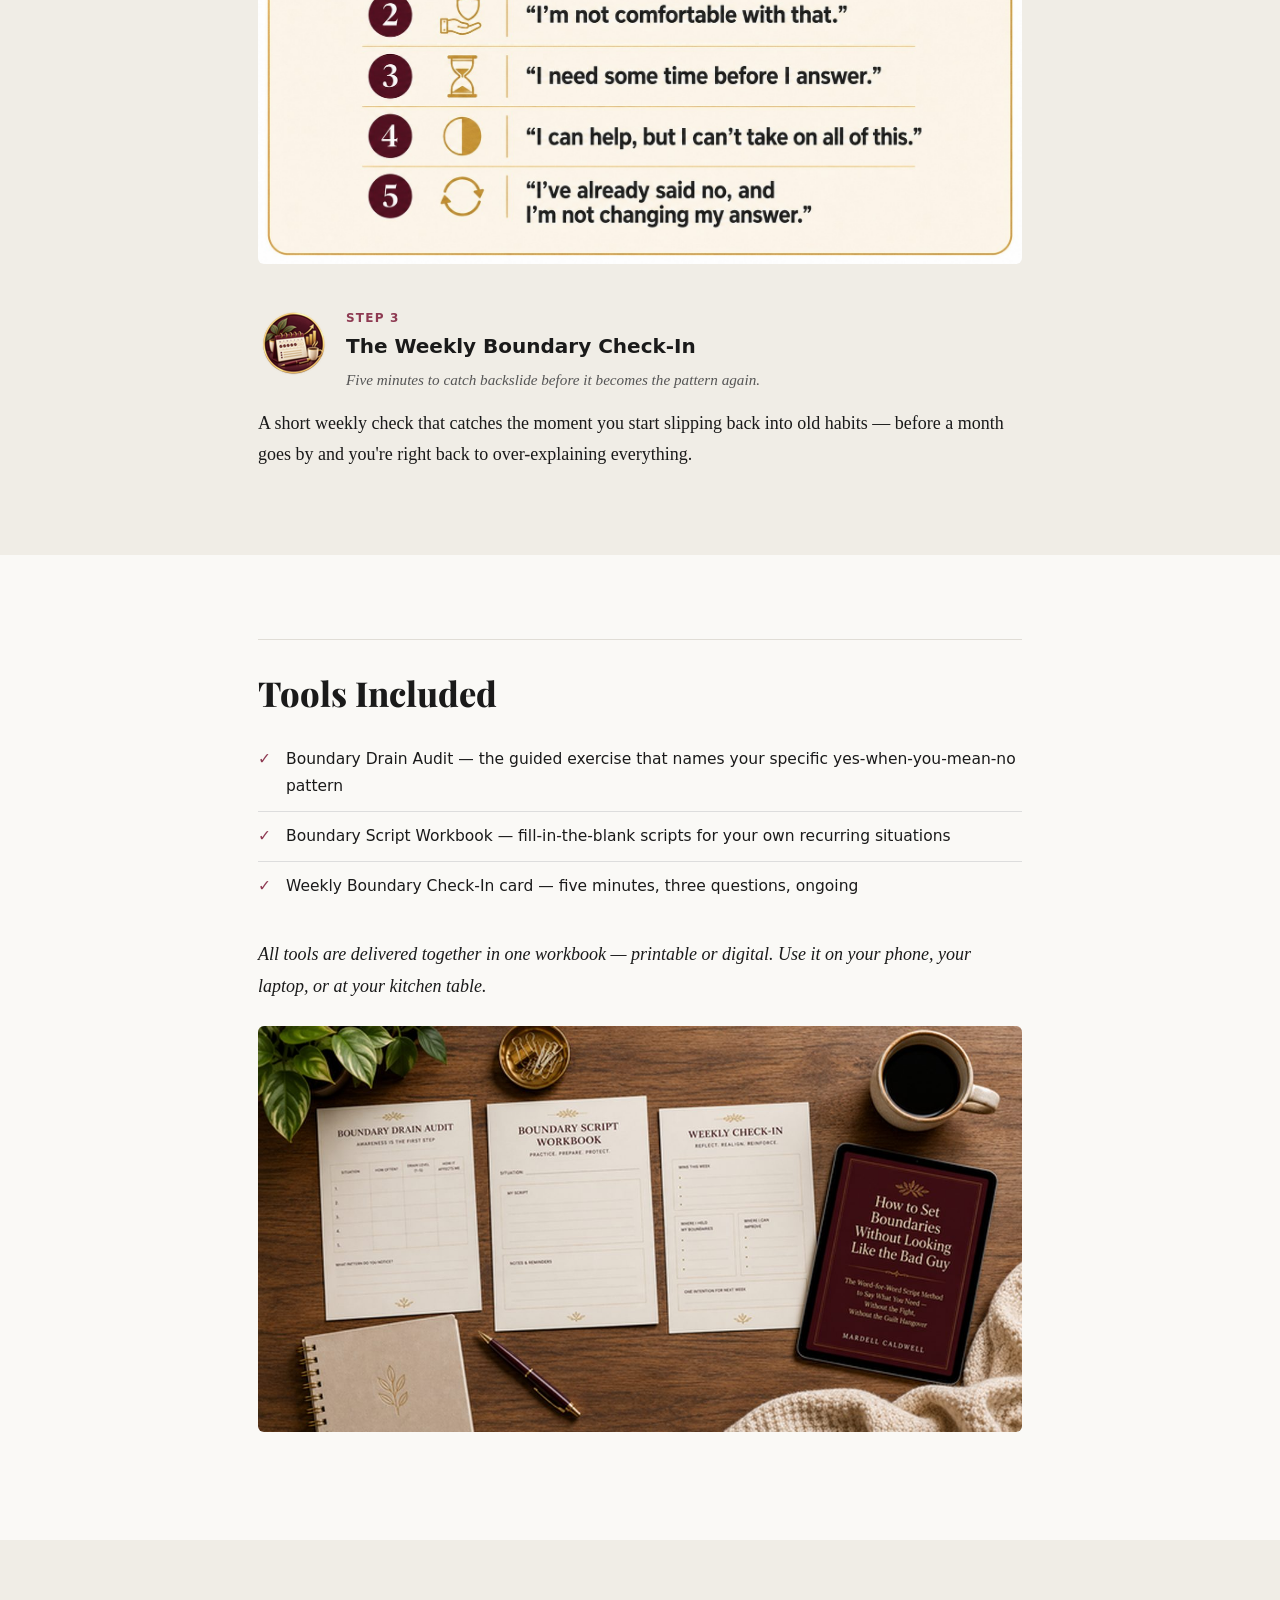
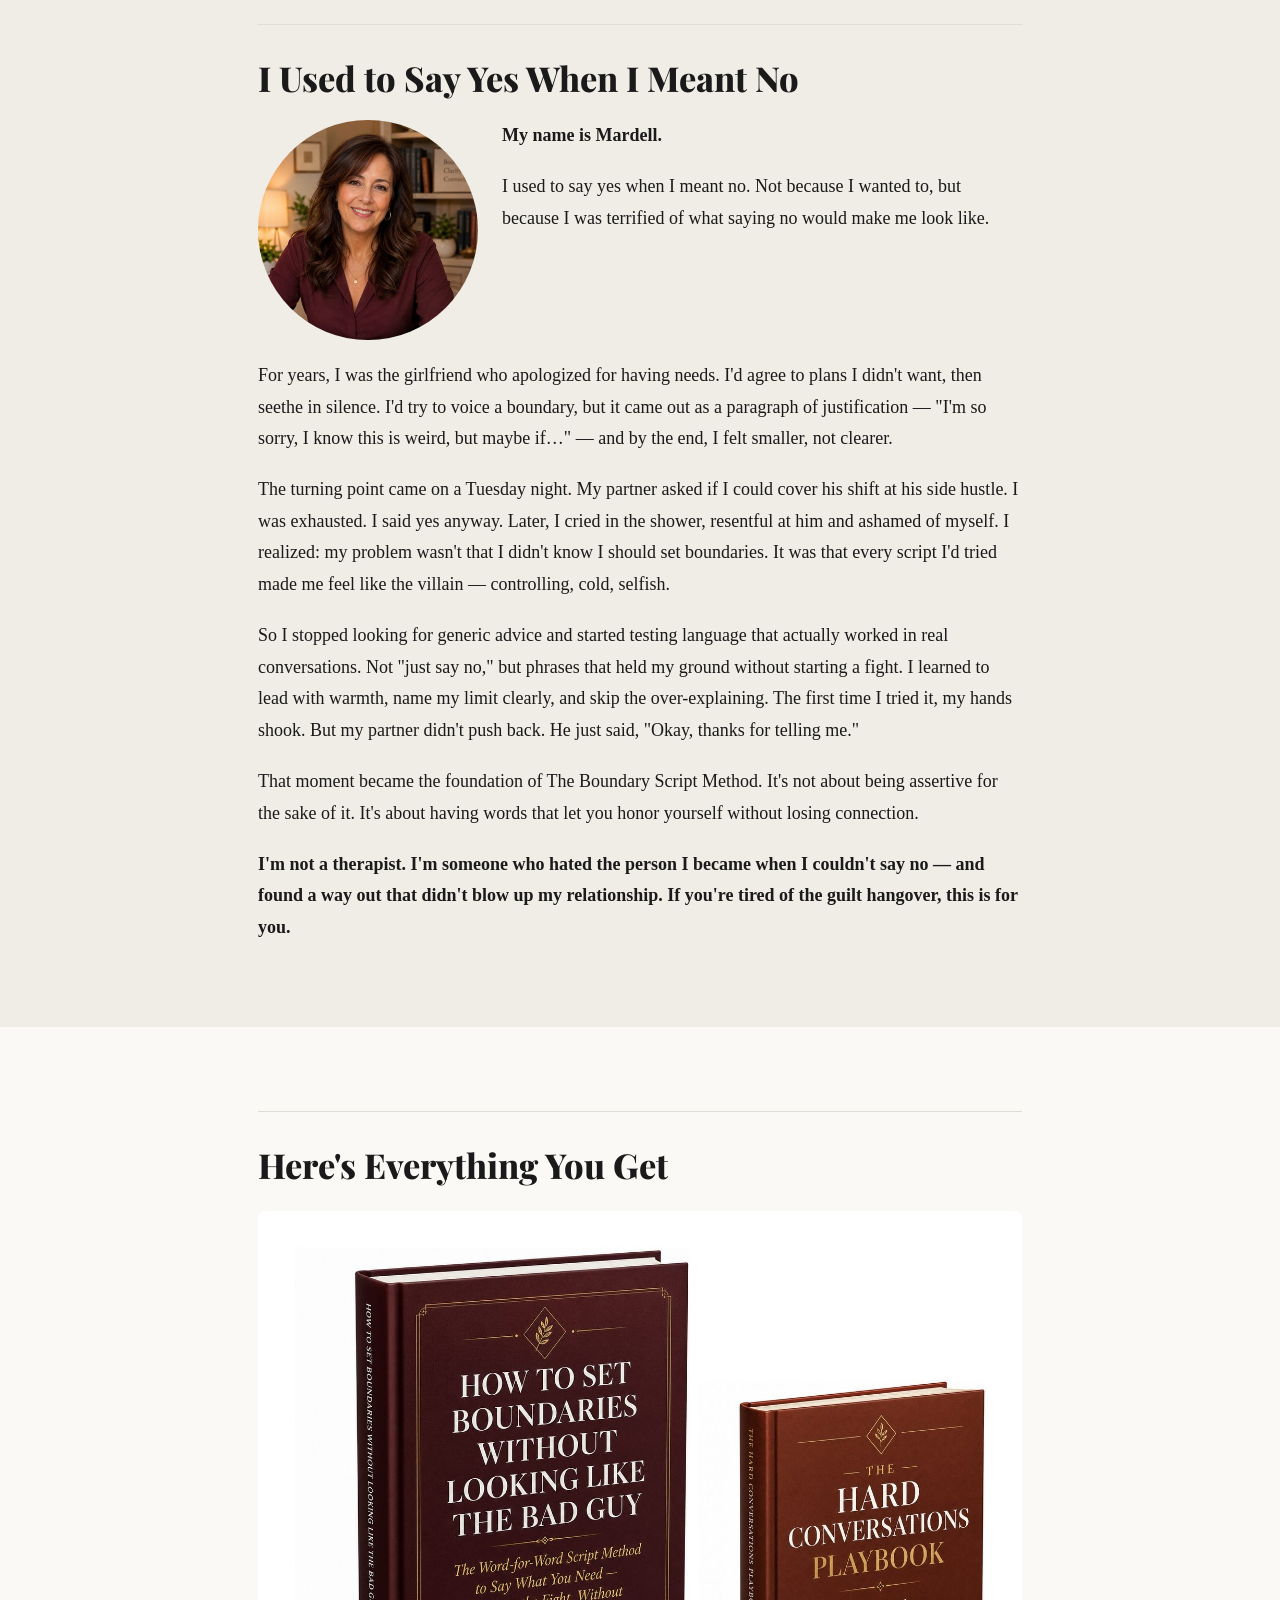
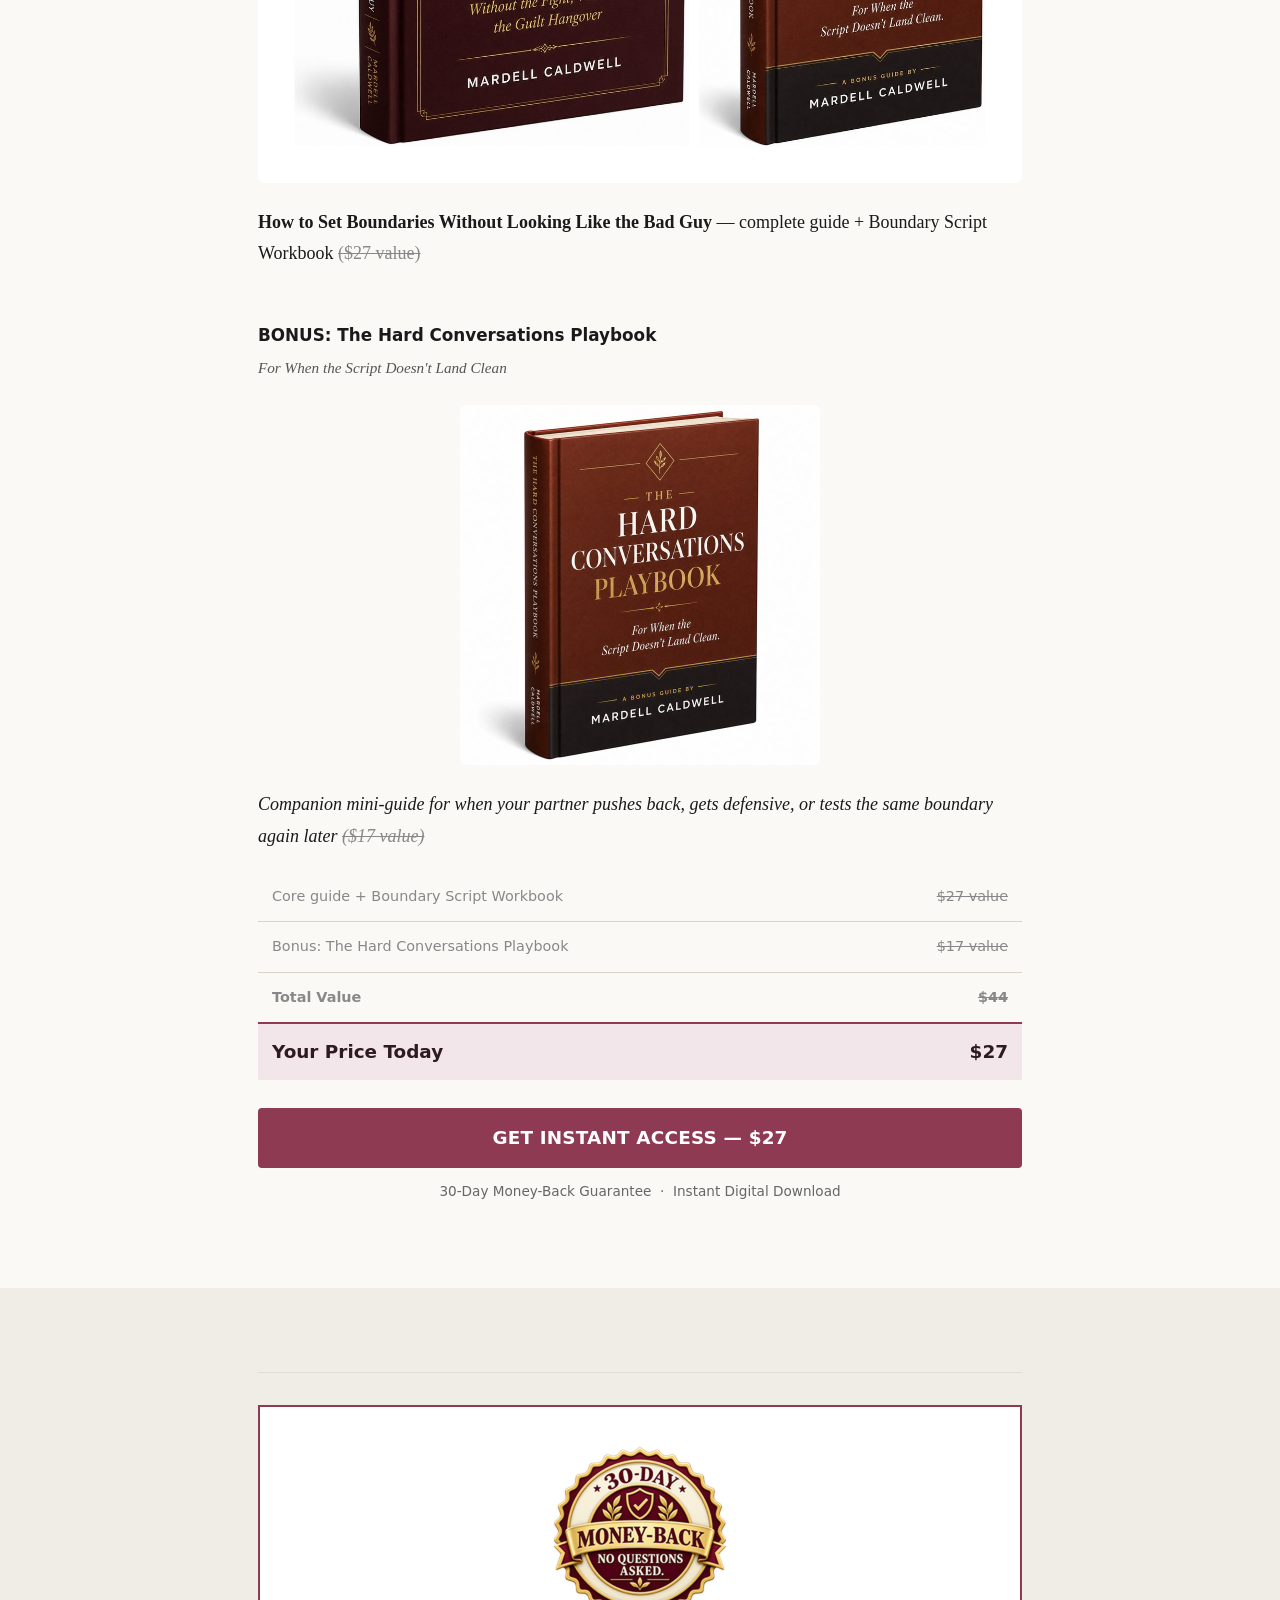
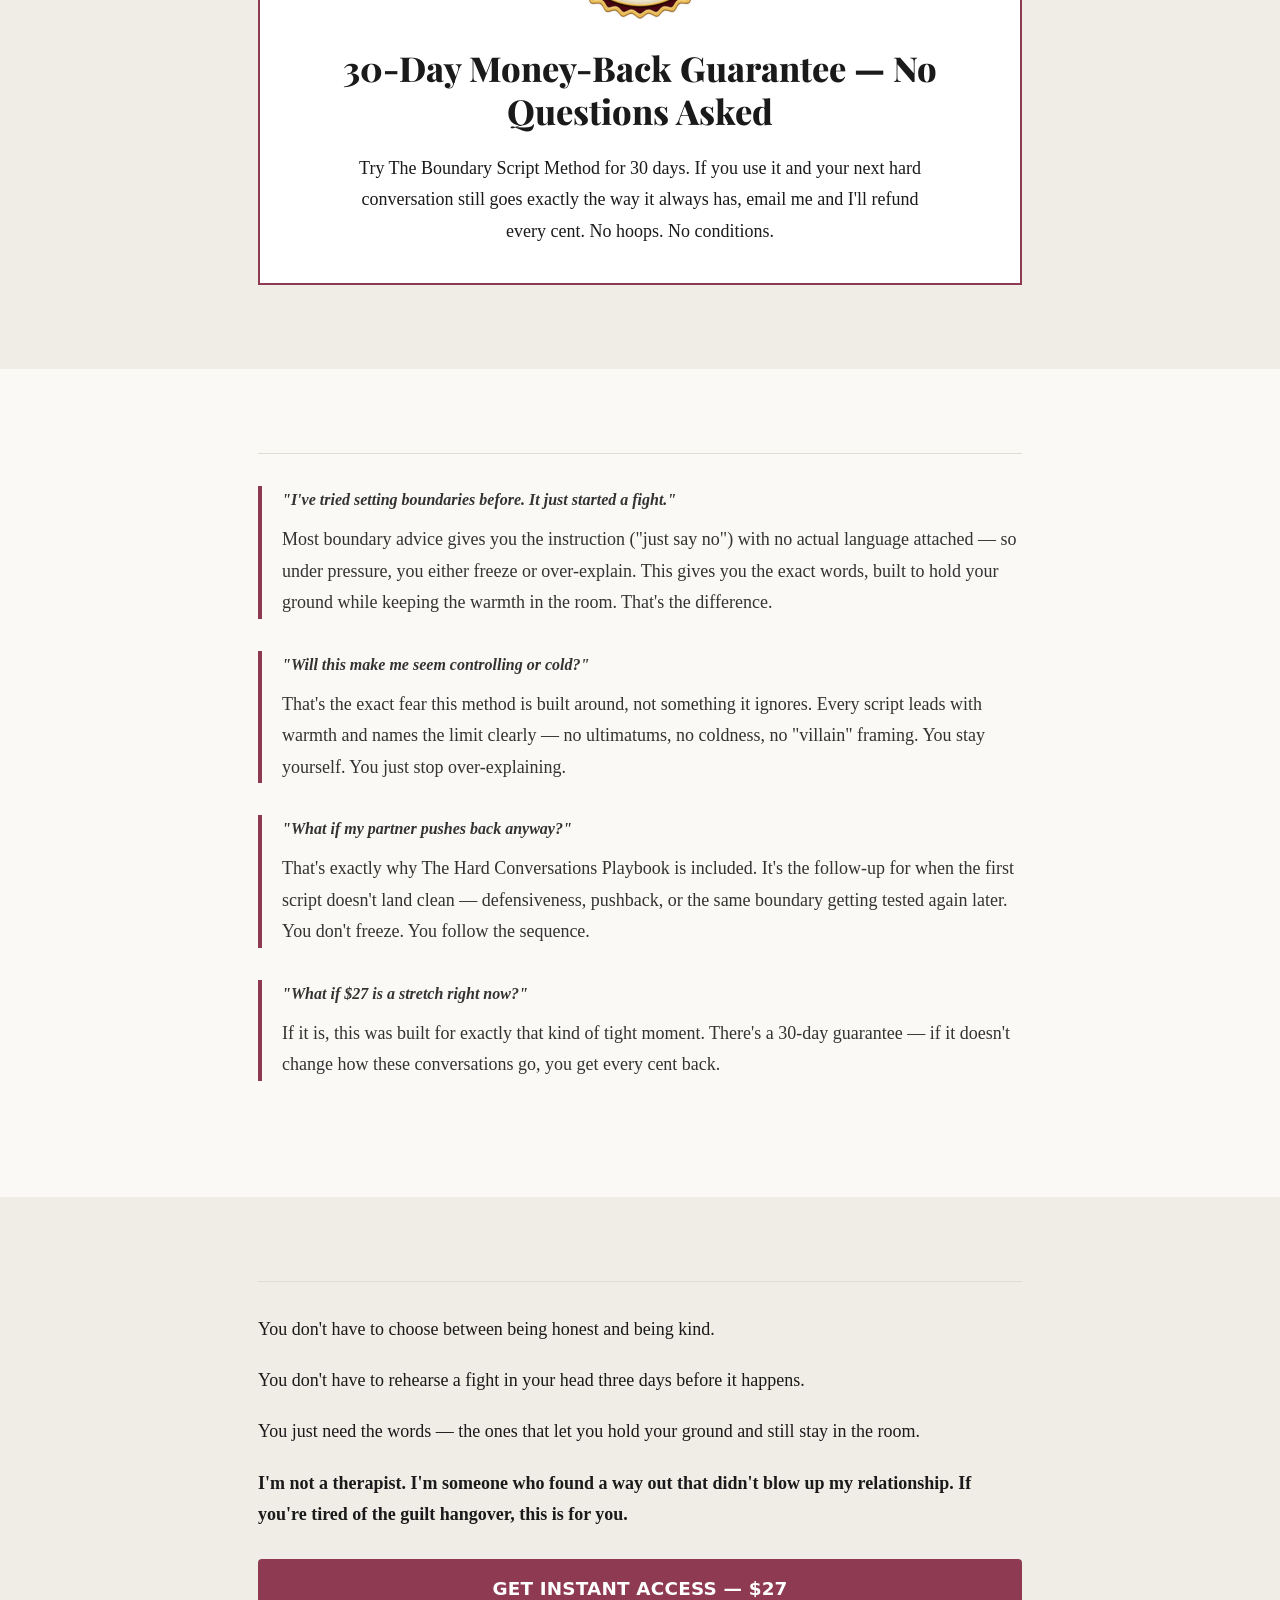
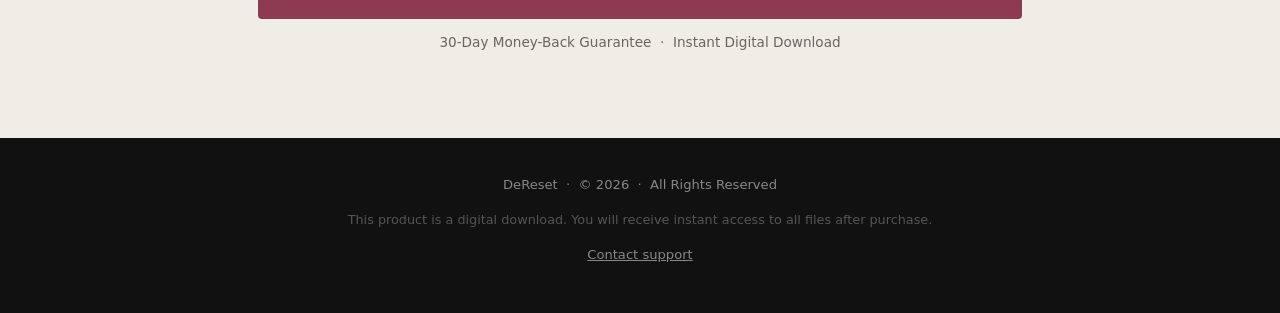
==== commit 2a77e030: "Add files via upload" ====
--- a/index.html
+++ b/index.html
@@ -6,7 +6,7 @@
 <title>How to Set Boundaries Without Looking Like the Bad Guy</title>
 <link href="https://fonts.googleapis.com" rel="preconnect">
 <link crossorigin="" href="https://fonts.gstatic.com" rel="preconnect">
-<link href="https://fonts.googleapis.com/css2?family=Playfair+Display:wght@700;800&amp;family=Poppins:wght@400;500;600;700&amp;display=swap" rel="stylesheet">
+<link href="https://fonts.googleapis.com/css2?family=Playfair+Display:wght@700;800;900&amp;family=Poppins:wght@400;500;600;700&amp;display=swap" rel="stylesheet">
 <link href="styles/sales.css" rel="stylesheet">
 </head>
 <body>
--- a/styles/sales.css
+++ b/styles/sales.css
@@ -358,3 +358,35 @@
 .qa-fullw{width:100% !important;height:auto !important}
 .qa-fineprint{margin-top:12px !important;color:#555 !important;font-size:0.8rem !important}
 .qa-mt10{margin-top:10px !important}
+
+/* ============================================================
+   DESKTOP LAYOUT — platform addition 2026-09-24 (user request: "resolution is tight").
+   Additive only: nothing below 900px changes. The reading column widens in steps
+   but stays capped so body lines remain readable (about 85–90 characters). The hero
+   image breaks out wider than the text column on large screens to use the space.
+   ============================================================ */
+@media (min-width: 900px) {
+  .container { max-width: 780px; padding: 0 40px; }
+  body { font-size: 1.0625rem; }
+  section { padding: 72px 0; }
+  h1 { font-size: 2.7rem; }
+  h2 { font-size: 1.95rem; }
+  .qa-w480 { max-width: 540px !important; }
+  .qa-w640 { max-width: 700px !important; }
+  .guarantee-box p { max-width: 580px; }
+  #footer-legal .footer-disclaimer { max-width: 620px; }
+}
+@media (min-width: 1100px) {
+  #hook .img-block {
+    width: min(1080px, calc(100vw - 96px));
+    margin-left: calc(50% - min(540px, calc(50vw - 48px)));
+  }
+}
+@media (min-width: 1280px) {
+  .container { max-width: 860px; padding: 0 48px; }
+  body { font-size: 1.125rem; }
+  section { padding: 84px 0; }
+  h1 { font-size: 3.1rem; }
+  h2 { font-size: 2.15rem; }
+  .qa-w640 { max-width: 764px !important; }
+}
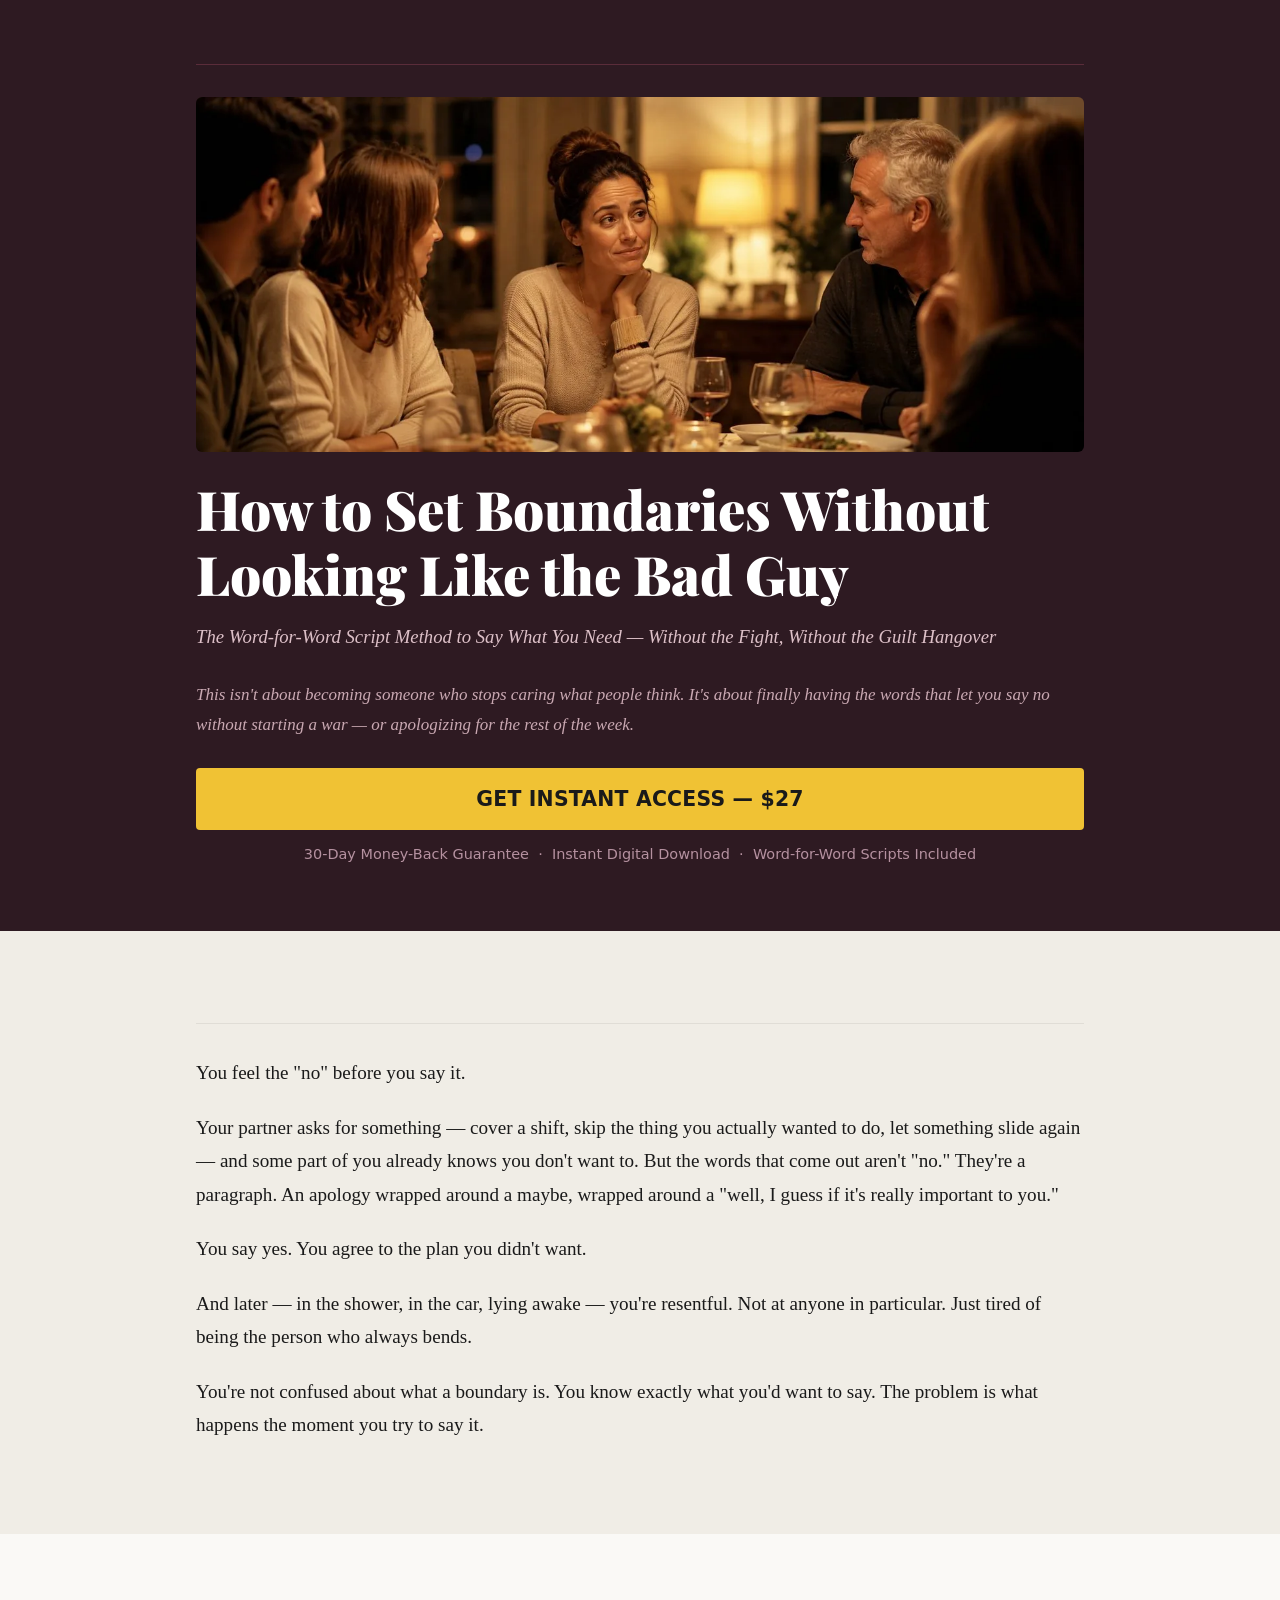
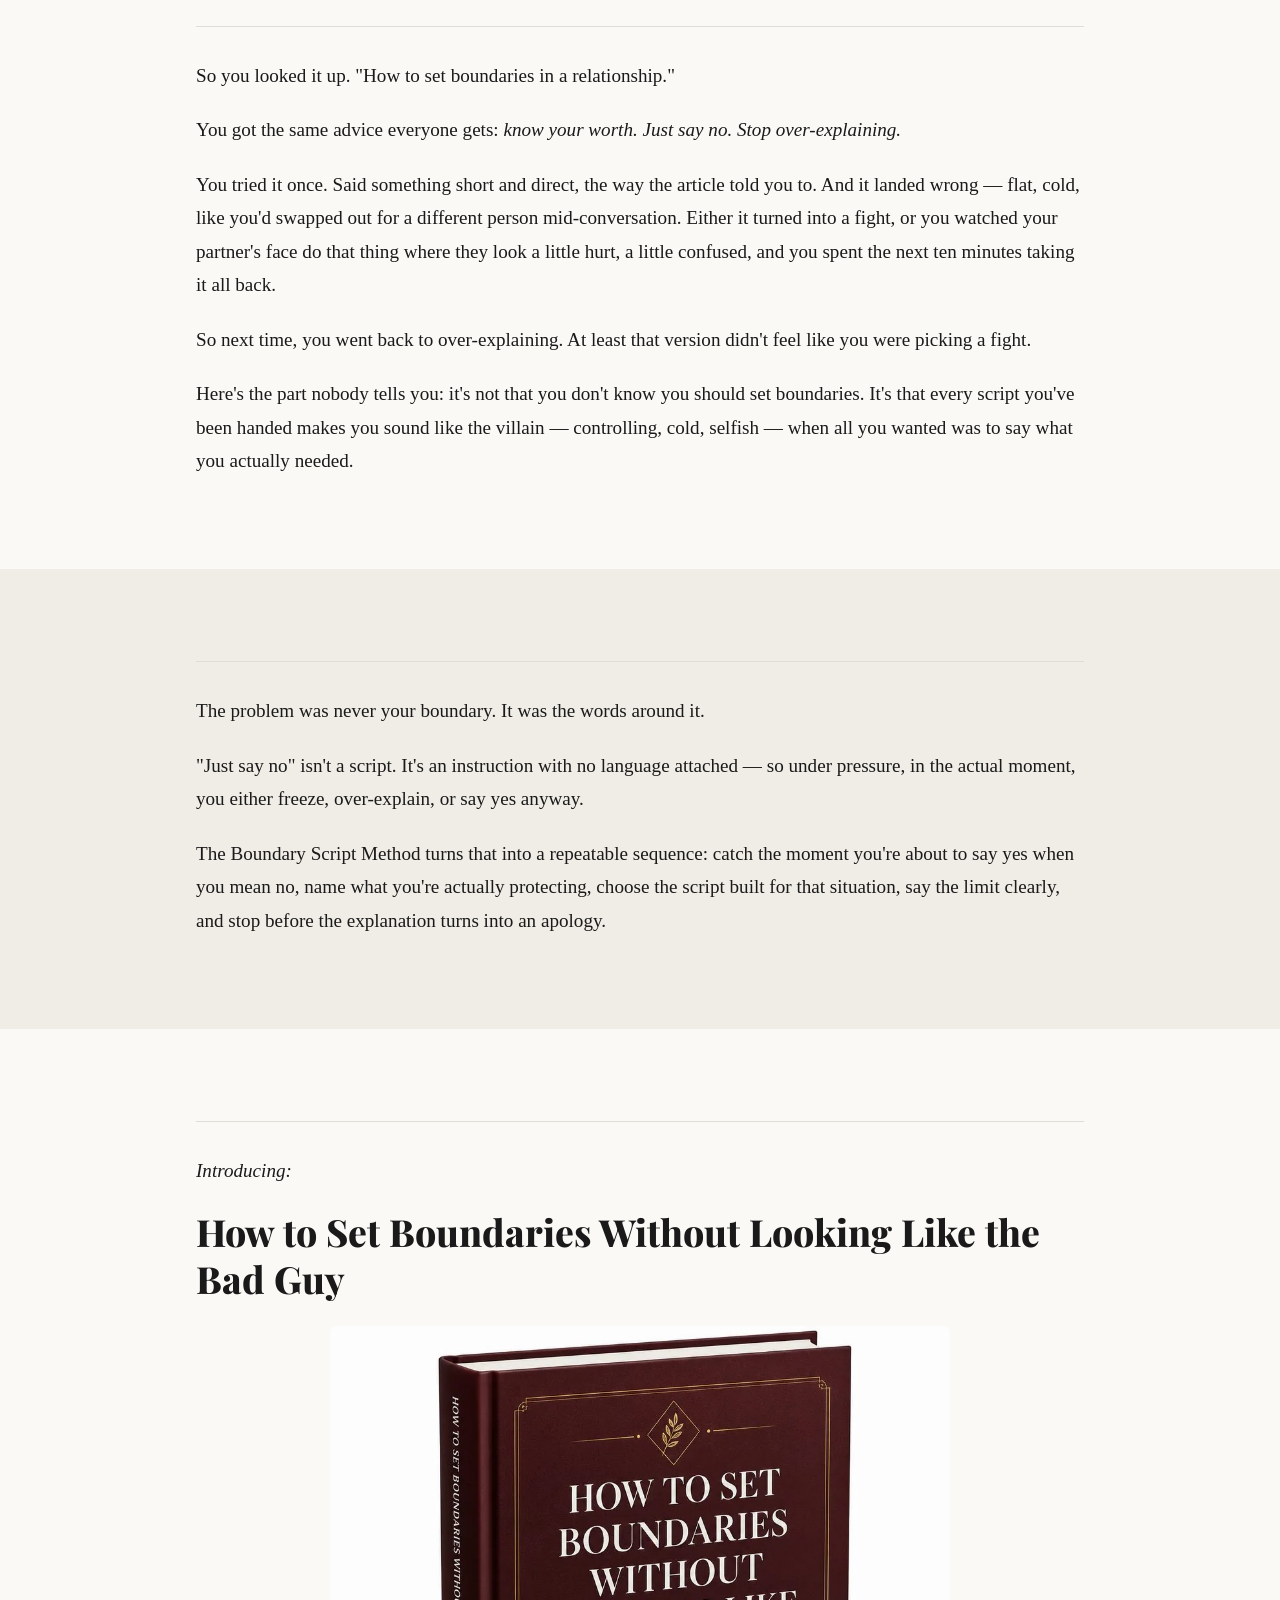
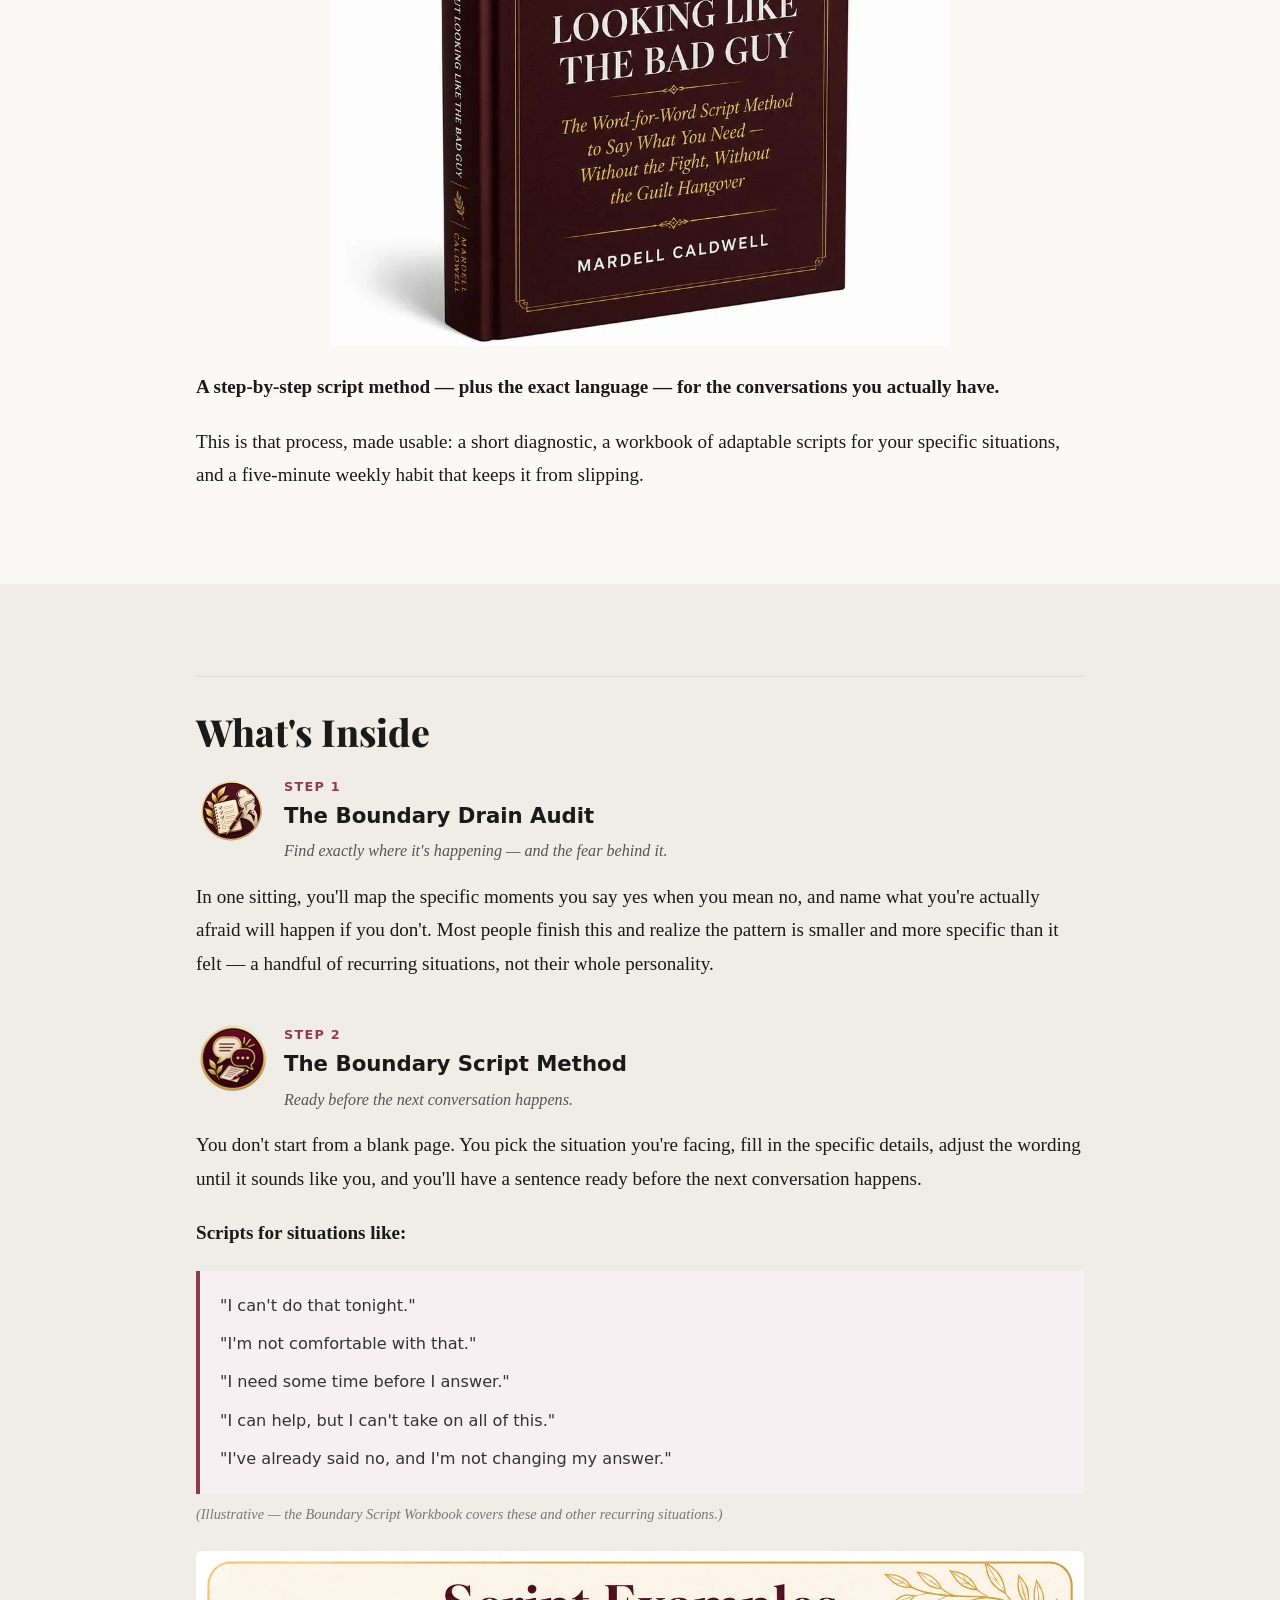
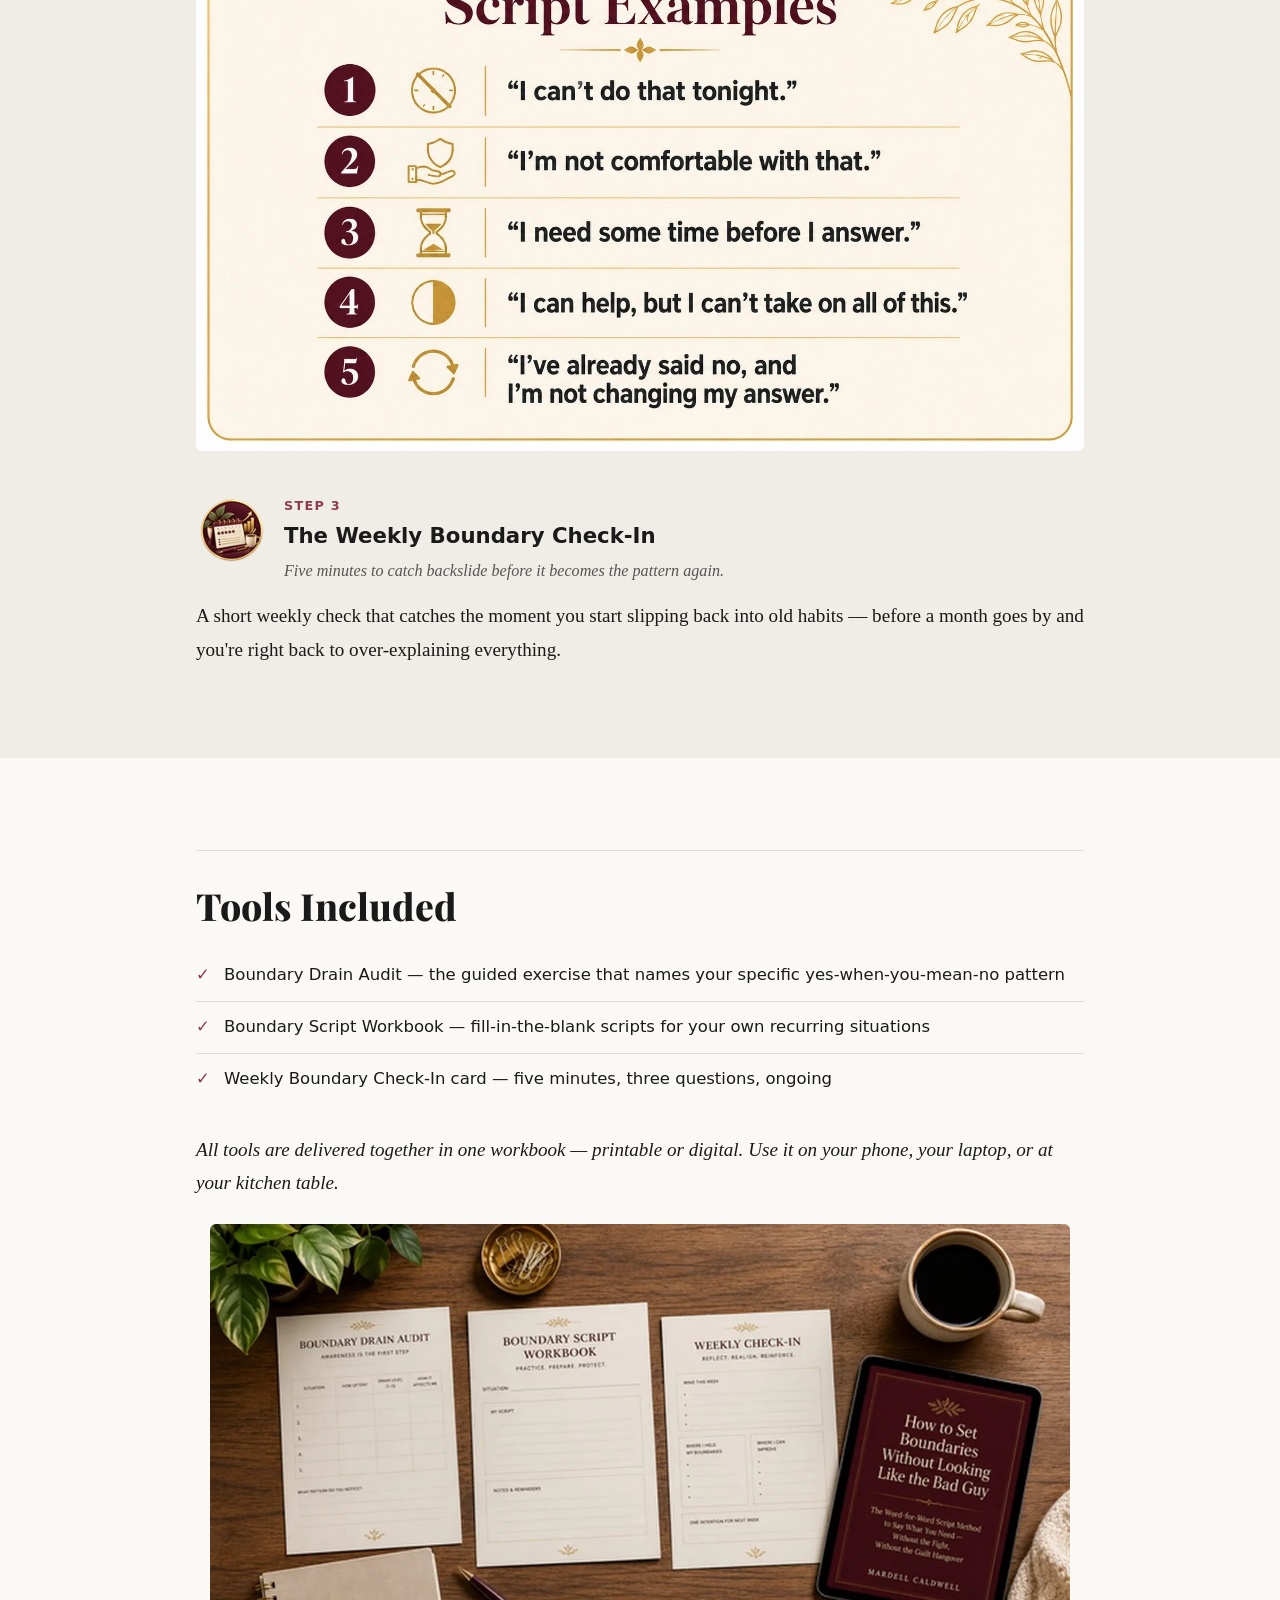
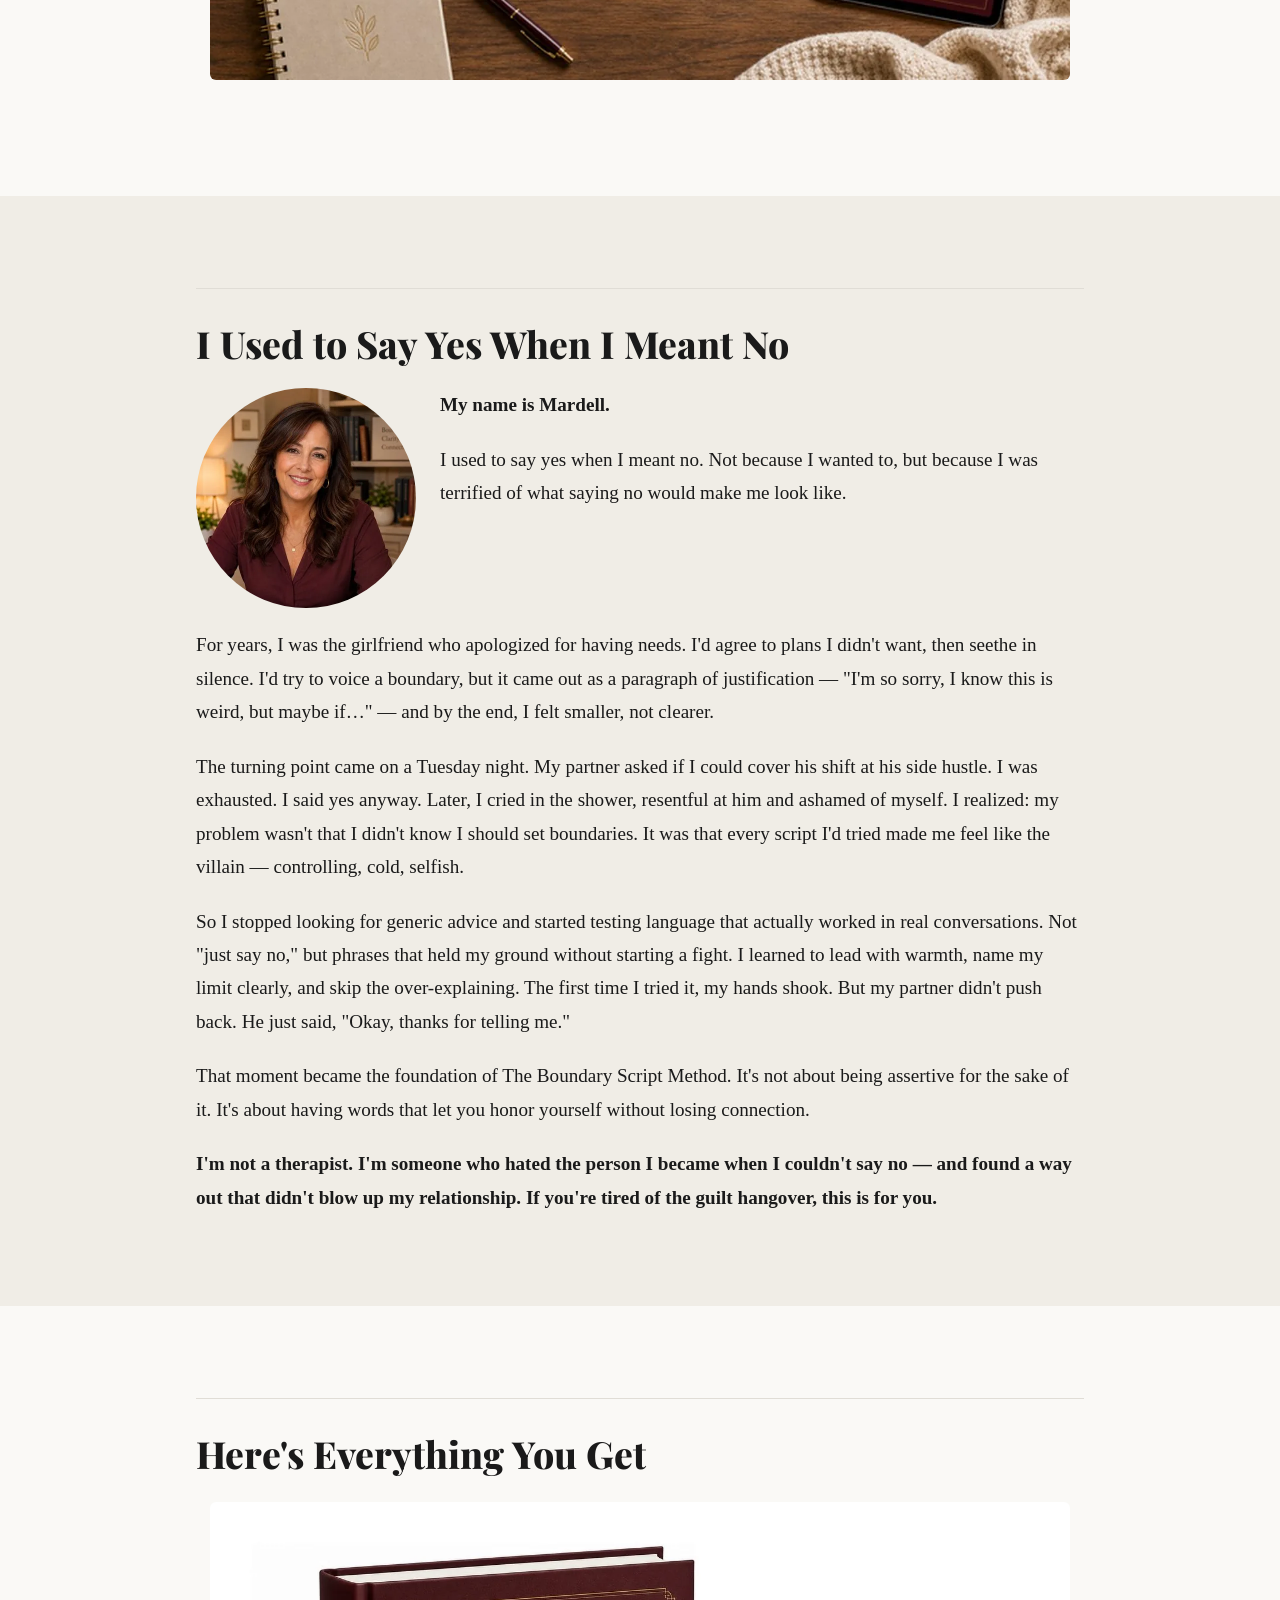
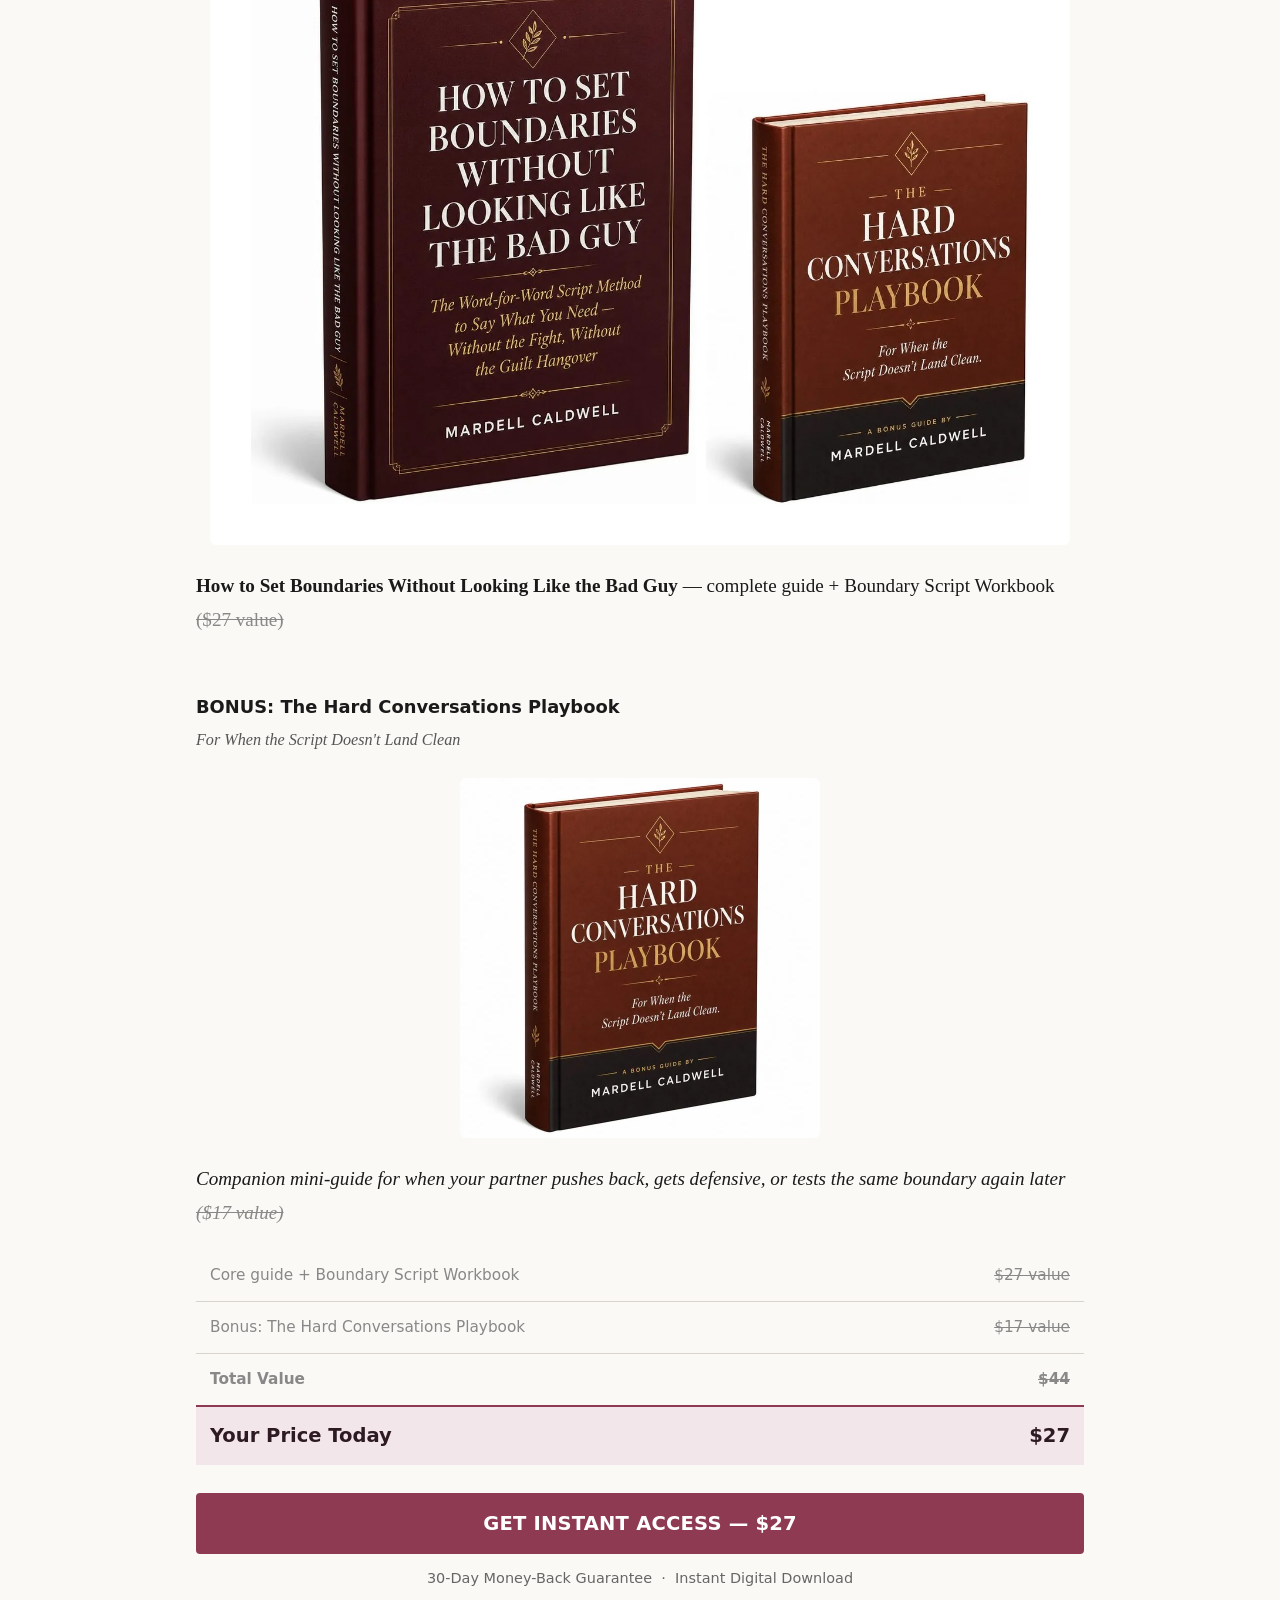
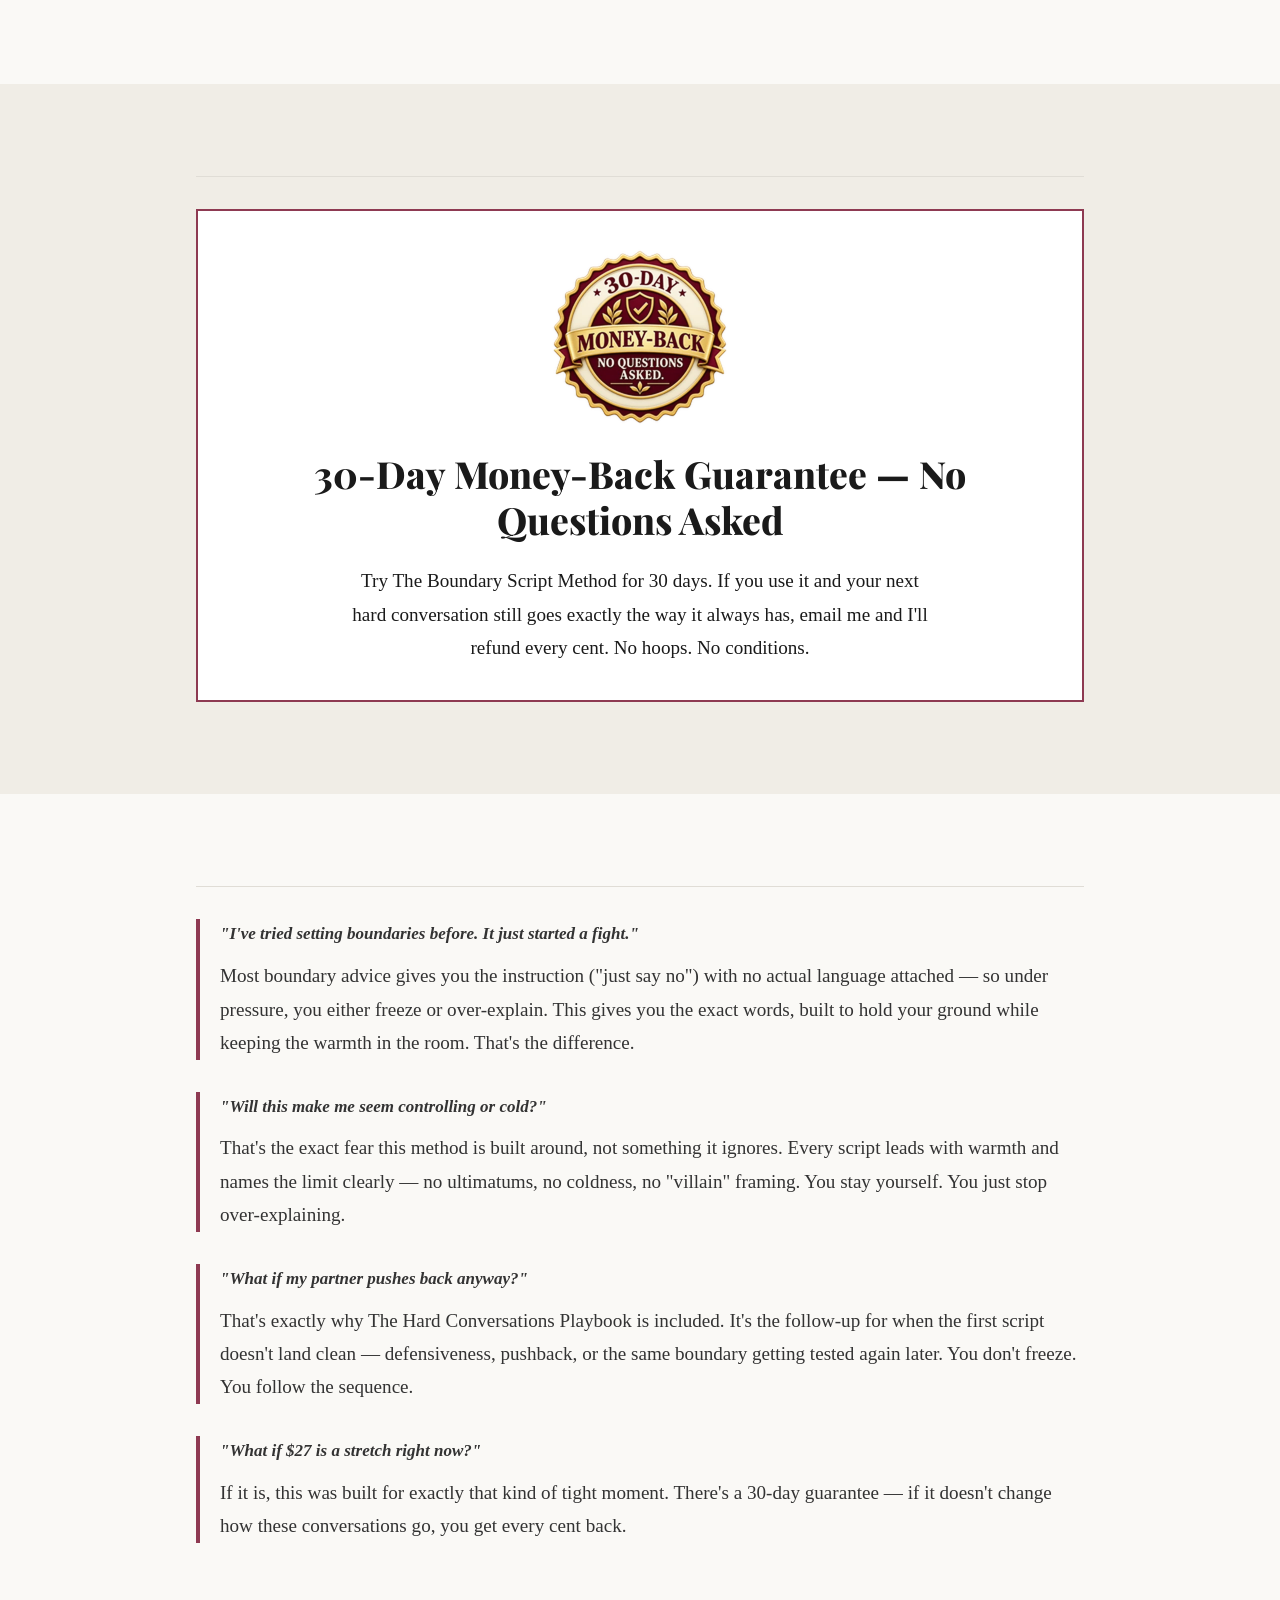
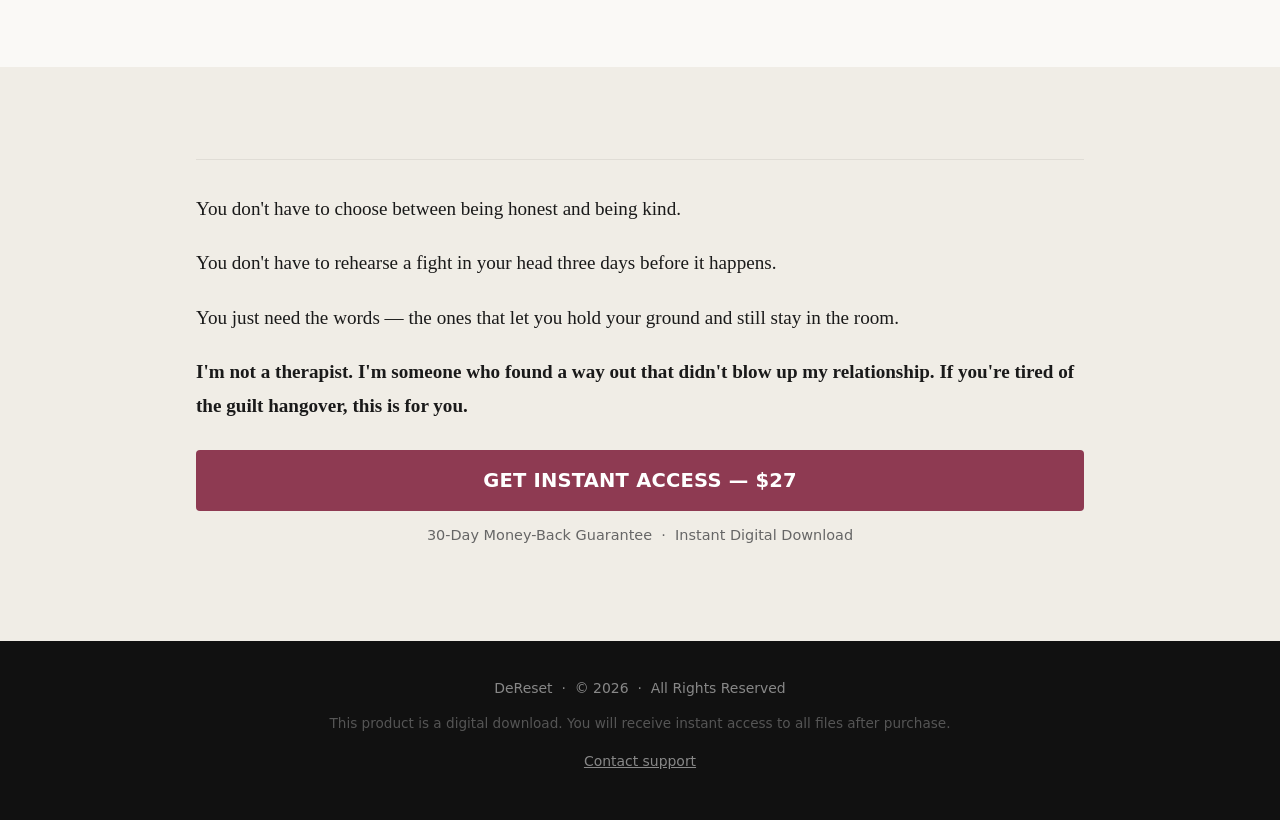
==== commit 568d3d92: "Add files via upload" ====
--- a/index.html
+++ b/index.html
@@ -18,7 +18,7 @@
 
     
     <div class="img-block">
-      <img src="assets/hero-dinner-table.jpg" alt="A woman at a dinner table forcing a polite smile while feeling hesitant about a request">
+      <img src="assets/hero-dinner-table.webp" alt="A woman at a dinner table forcing a polite smile while feeling hesitant about a request">
     </div>
 
     <h1>How to Set Boundaries Without Looking Like the Bad Guy</h1>
@@ -81,7 +81,7 @@
 
     
     <div class="img-block qa-w480">
-      <img src="assets/core-guide-cover-mockup.jpg" alt="How to Set Boundaries Without Looking Like the Bad Guy — book cover mockup by Mardell Caldwell">
+      <img src="assets/core-guide-cover-mockup.webp" alt="How to Set Boundaries Without Looking Like the Bad Guy — book cover mockup by Mardell Caldwell">
     </div>
 
     <p><strong>A step-by-step script method — plus the exact language — for the conversations you actually have.</strong></p>
@@ -102,7 +102,7 @@
       <div class="step-header">
         
         <div class="step-icon">
-          <img src="assets/icon-boundary-drain-audit.png" alt="Boundary Drain Audit icon">
+          <img src="assets/icon-boundary-drain-audit.webp" alt="Boundary Drain Audit icon">
         </div>
         <div>
           <div class="step-label">Step 1</div>
@@ -118,7 +118,7 @@
       <div class="step-header">
         
         <div class="step-icon">
-          <img src="assets/icon-boundary-script-method.png" alt="Boundary Script Method icon">
+          <img src="assets/icon-boundary-script-method.webp" alt="Boundary Script Method icon">
         </div>
         <div>
           <div class="step-label">Step 2</div>
@@ -140,7 +140,7 @@
 
       
       <div class="img-block">
-        <img src="assets/script-examples-card.jpg" alt="Script Examples card showing situation categories covered in the workbook">
+        <img src="assets/script-examples-card.webp" alt="Script Examples card showing situation categories covered in the workbook">
       </div>
     </div>
 
@@ -149,7 +149,7 @@
       <div class="step-header">
         
         <div class="step-icon">
-          <img src="assets/icon-weekly-check-in.png" alt="Weekly Boundary Check-In icon">
+          <img src="assets/icon-weekly-check-in.webp" alt="Weekly Boundary Check-In icon">
         </div>
         <div>
           <div class="step-label">Step 3</div>
@@ -181,7 +181,7 @@
 
     
     <div class="img-block qa-w640">
-      <img src="assets/components-laid-out.jpg" alt="Boundary Drain Audit, Boundary Script Workbook, and Weekly Check-In laid out together">
+      <img src="assets/components-laid-out.webp" alt="Boundary Drain Audit, Boundary Script Workbook, and Weekly Check-In laid out together">
     </div>
 
   </div>
@@ -199,7 +199,7 @@
       <div class="creator-photo-col">
         
         <div class="photo-circle">
-          <img src="assets/creator-mardell-caldwell.jpg" alt="Mardell Caldwell, creator of How to Set Boundaries Without Looking Like the Bad Guy">
+          <img src="assets/creator-mardell-caldwell.webp" alt="Mardell Caldwell, creator of How to Set Boundaries Without Looking Like the Bad Guy">
         </div>
       </div>
       <div class="creator-text-col">
@@ -226,7 +226,7 @@
 
     
     <div class="img-block qa-w640">
-      <img src="assets/bundle-cover-mockup.jpg" alt="How to Set Boundaries Without Looking Like the Bad Guy plus The Hard Conversations Playbook bonus guide — bundle cover mockup" class="qa-fullw">
+      <img src="assets/bundle-cover-mockup.webp" alt="How to Set Boundaries Without Looking Like the Bad Guy plus The Hard Conversations Playbook bonus guide — bundle cover mockup" class="qa-fullw">
     </div>
 
     <p><strong>How to Set Boundaries Without Looking Like the Bad Guy</strong> — complete guide + Boundary Script Workbook <del>($27 value)</del></p>
@@ -238,7 +238,7 @@
 
     
     <div class="img-block qa-w360">
-      <img src="assets/bonus-hard-conversations-playbook.jpg" alt="The Hard Conversations Playbook — bonus guide cover mockup">
+      <img src="assets/bonus-hard-conversations-playbook.webp" alt="The Hard Conversations Playbook — bonus guide cover mockup">
     </div>
 
     <p><em>Companion mini-guide for when your partner pushes back, gets defensive, or tests the same boundary again later <del>($17 value)</del></em></p>
@@ -278,7 +278,7 @@
 
       
       <div class="badge-circle">
-        <img src="assets/guarantee-seal-30-day.png" alt="30-Day Money-Back Guarantee, No Questions Asked">
+        <img src="assets/guarantee-seal-30-day.webp" alt="30-Day Money-Back Guarantee, No Questions Asked">
       </div>
 
       <h2>30-Day Money-Back Guarantee — No Questions Asked</h2>
--- a/styles/sales.css
+++ b/styles/sales.css
@@ -363,7 +363,7 @@
    DESKTOP LAYOUT — platform addition 2026-09-24 (user request: "resolution is tight").
    Additive only: nothing below 900px changes. The reading column widens in steps
    but stays capped so body lines remain readable (about 85–90 characters). The hero
-   image breaks out wider than the text column on large screens to use the space.
+   image stays aligned with the text column (breakout removed 2026-09-24 at the user's request).
    ============================================================ */
 @media (min-width: 900px) {
   .container { max-width: 780px; padding: 0 40px; }
@@ -376,17 +376,18 @@
   .guarantee-box p { max-width: 580px; }
   #footer-legal .footer-disclaimer { max-width: 620px; }
 }
-@media (min-width: 1100px) {
-  #hook .img-block {
-    width: min(1080px, calc(100vw - 96px));
-    margin-left: calc(50% - min(540px, calc(50vw - 48px)));
-  }
-}
 @media (min-width: 1280px) {
-  .container { max-width: 860px; padding: 0 48px; }
+  html { font-size: 17px; }
+  .container { max-width: 1000px; padding: 0 56px; }
   body { font-size: 1.125rem; }
-  section { padding: 84px 0; }
-  h1 { font-size: 3.1rem; }
-  h2 { font-size: 2.15rem; }
-  .qa-w640 { max-width: 764px !important; }
-}
+  section { padding: 92px 0; }
+  h1 { font-size: 3.2rem; }
+  h2 { font-size: 2.2rem; }
+  .qa-w480 { max-width: 620px !important; }
+  .qa-w640 { max-width: 860px !important; }
+}
+@media (min-width: 1440px) {
+  html { font-size: 18px; }
+  .container { max-width: 1080px; padding: 0 60px; }
+  .qa-w640 { max-width: 920px !important; }
+}
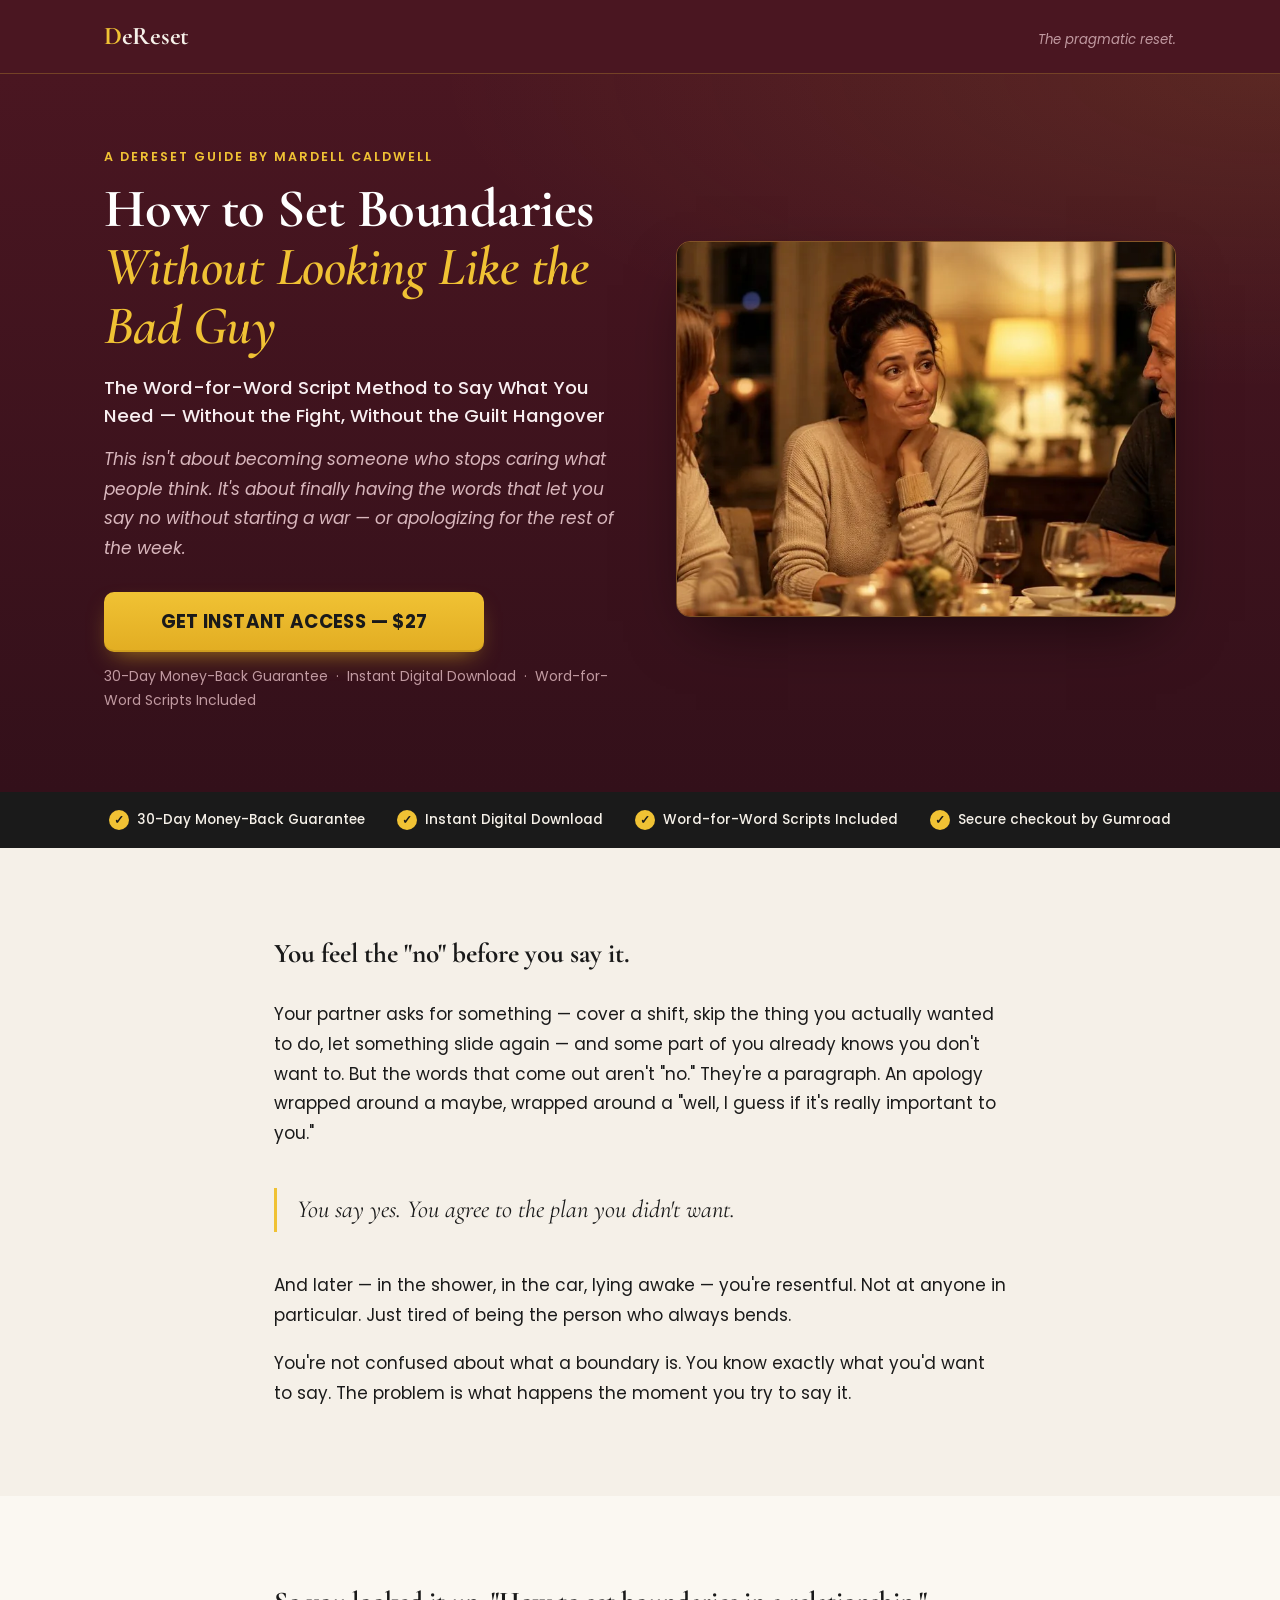
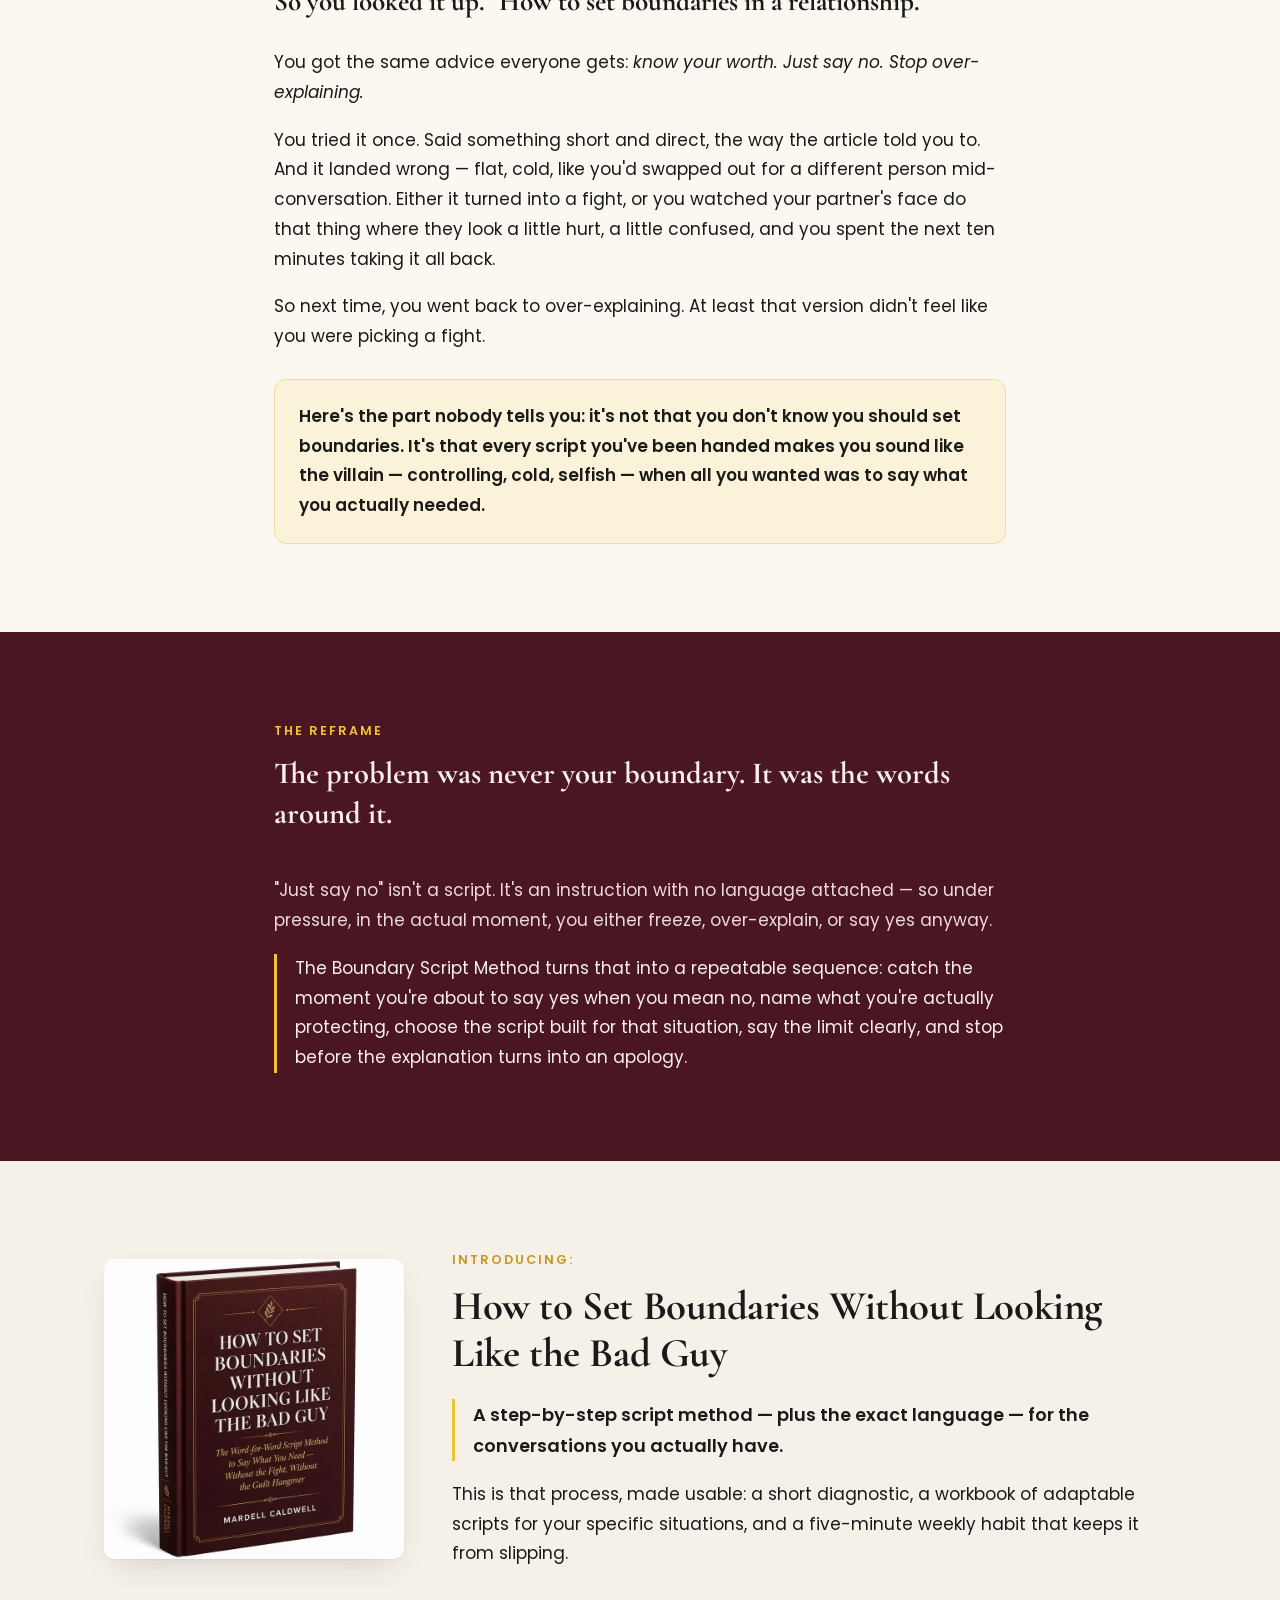
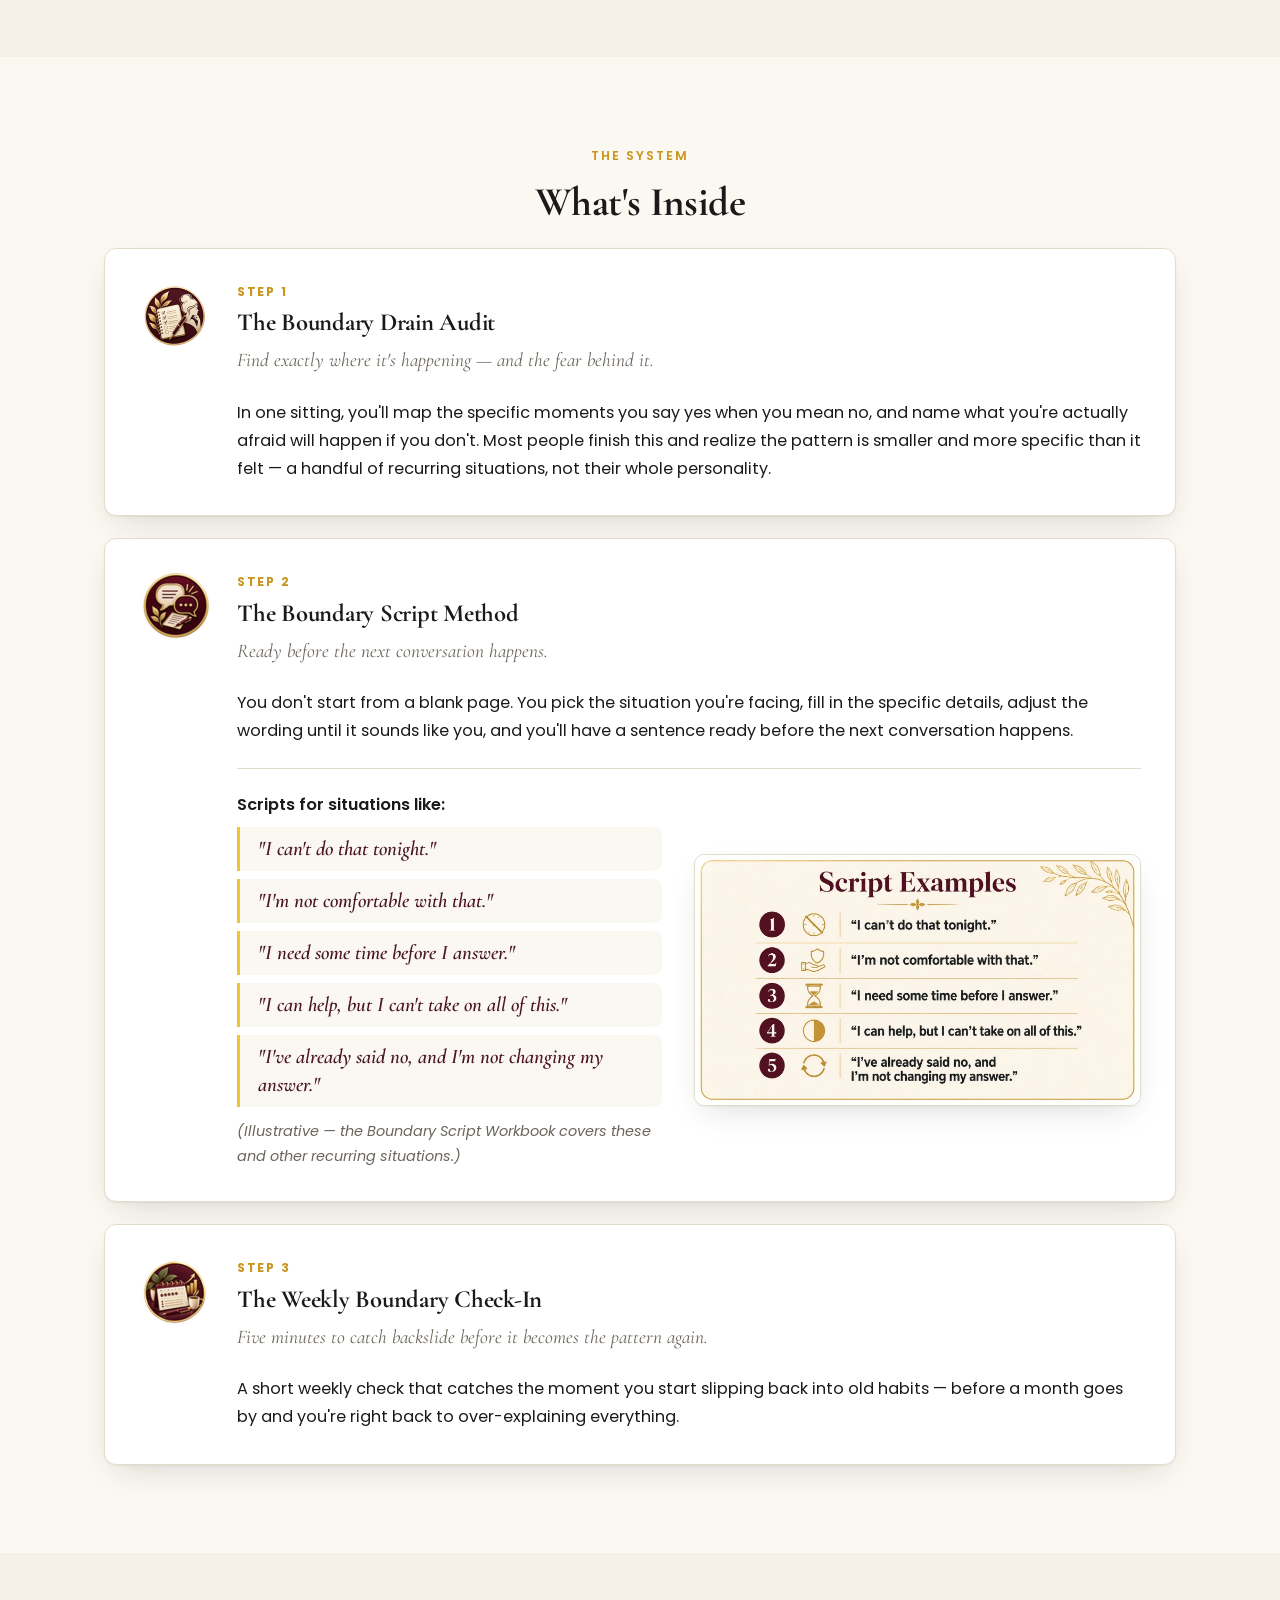
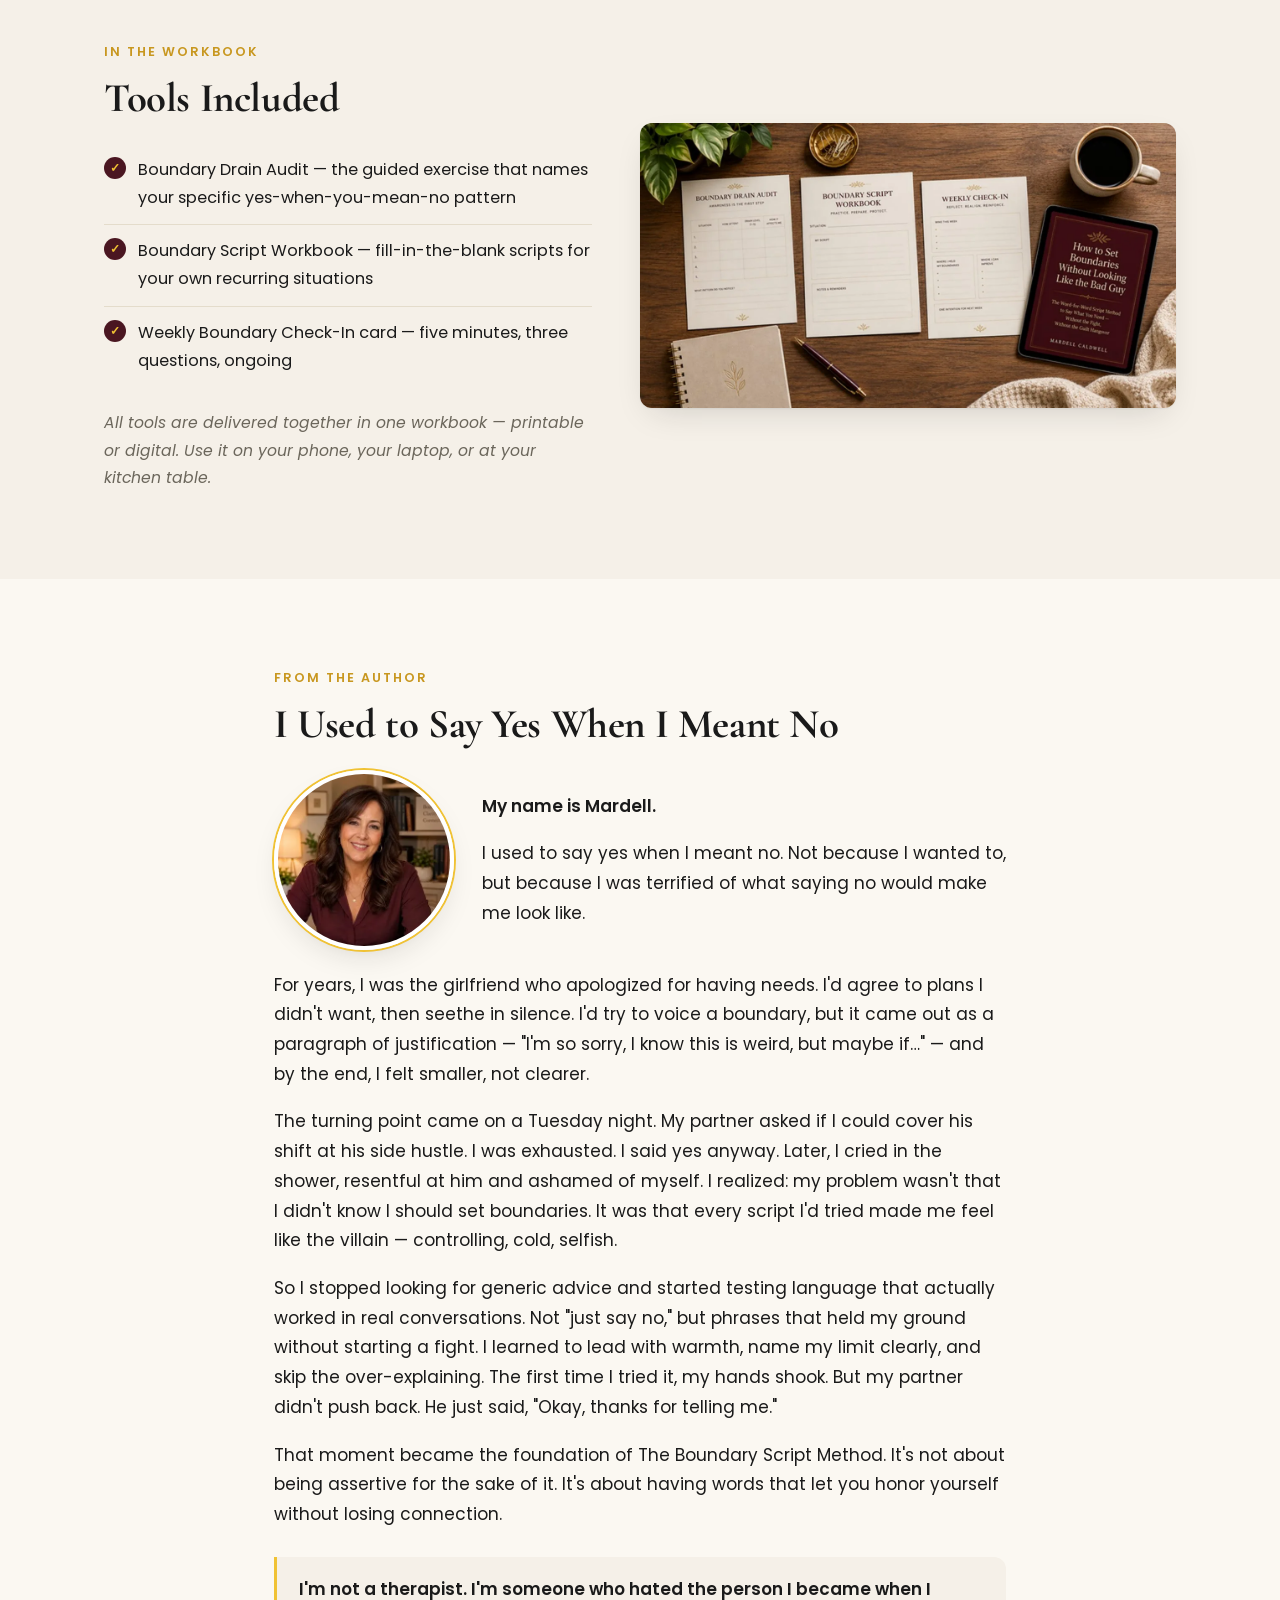
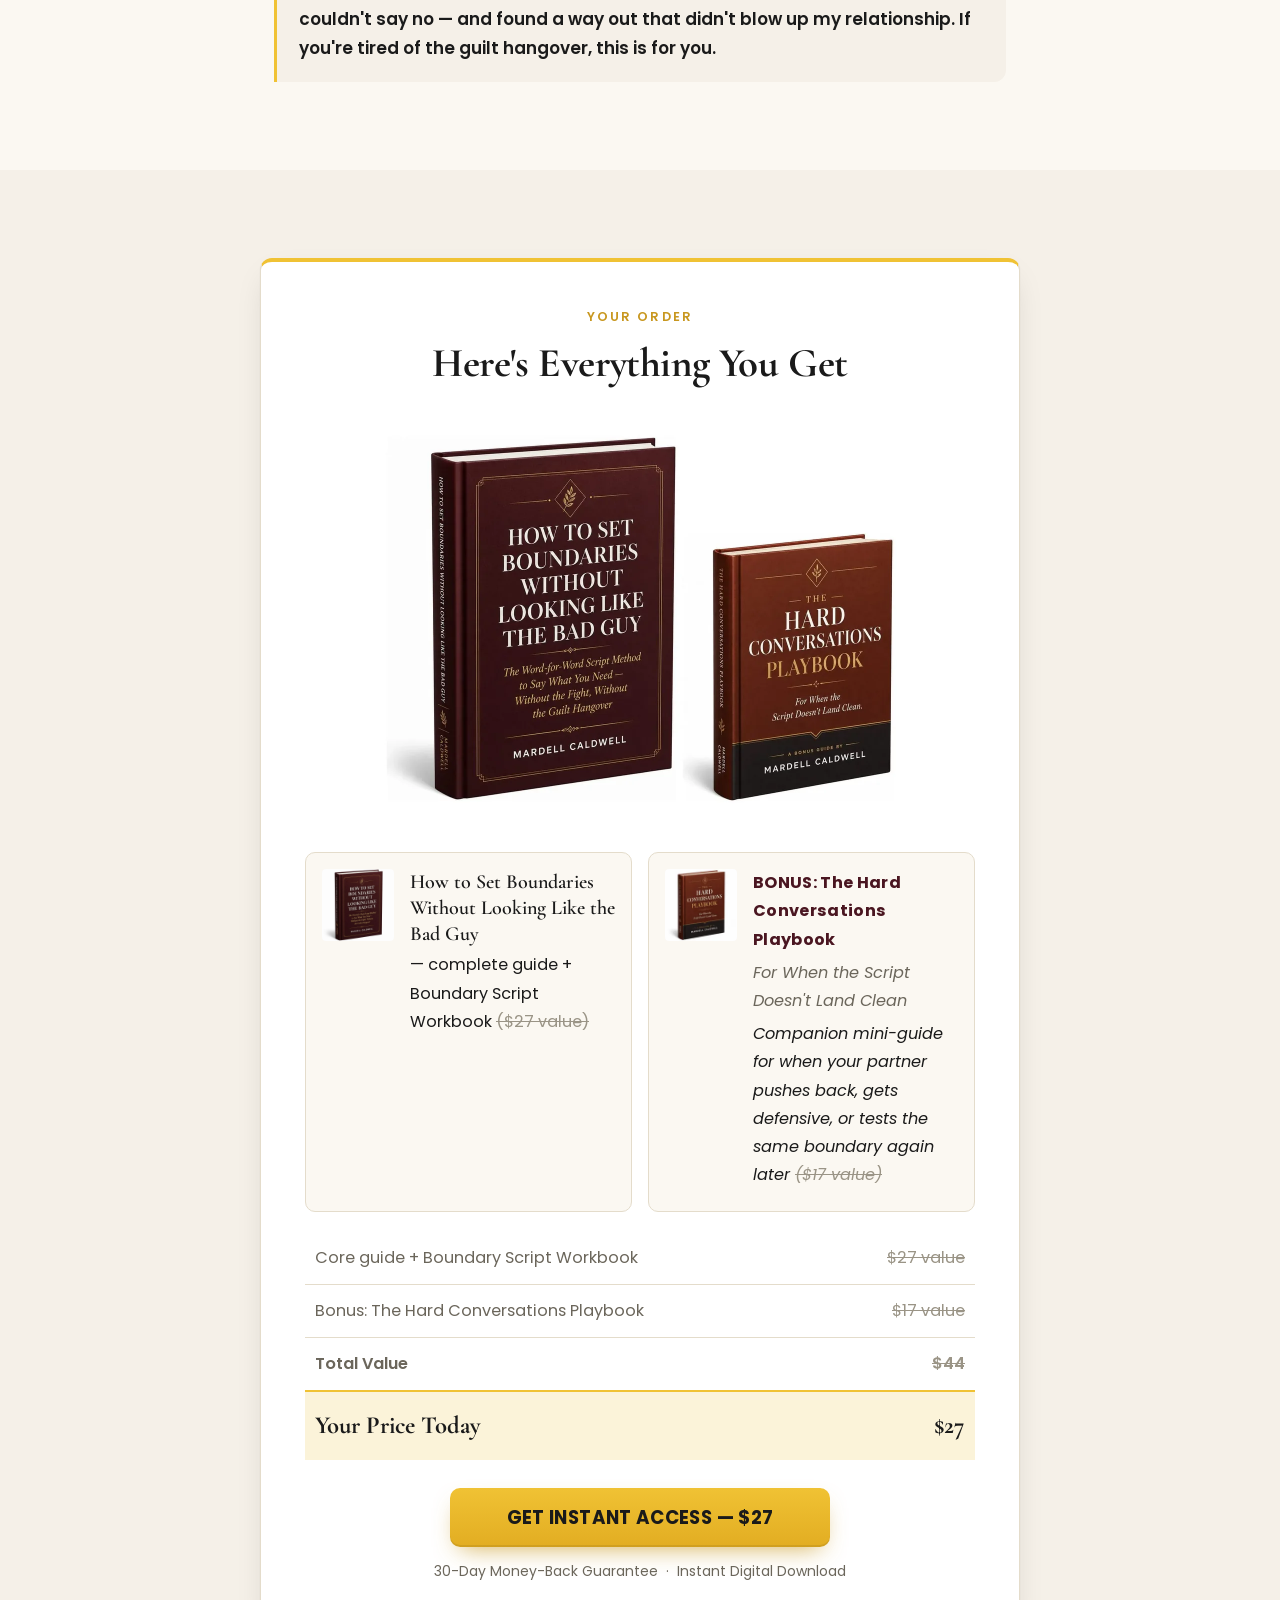
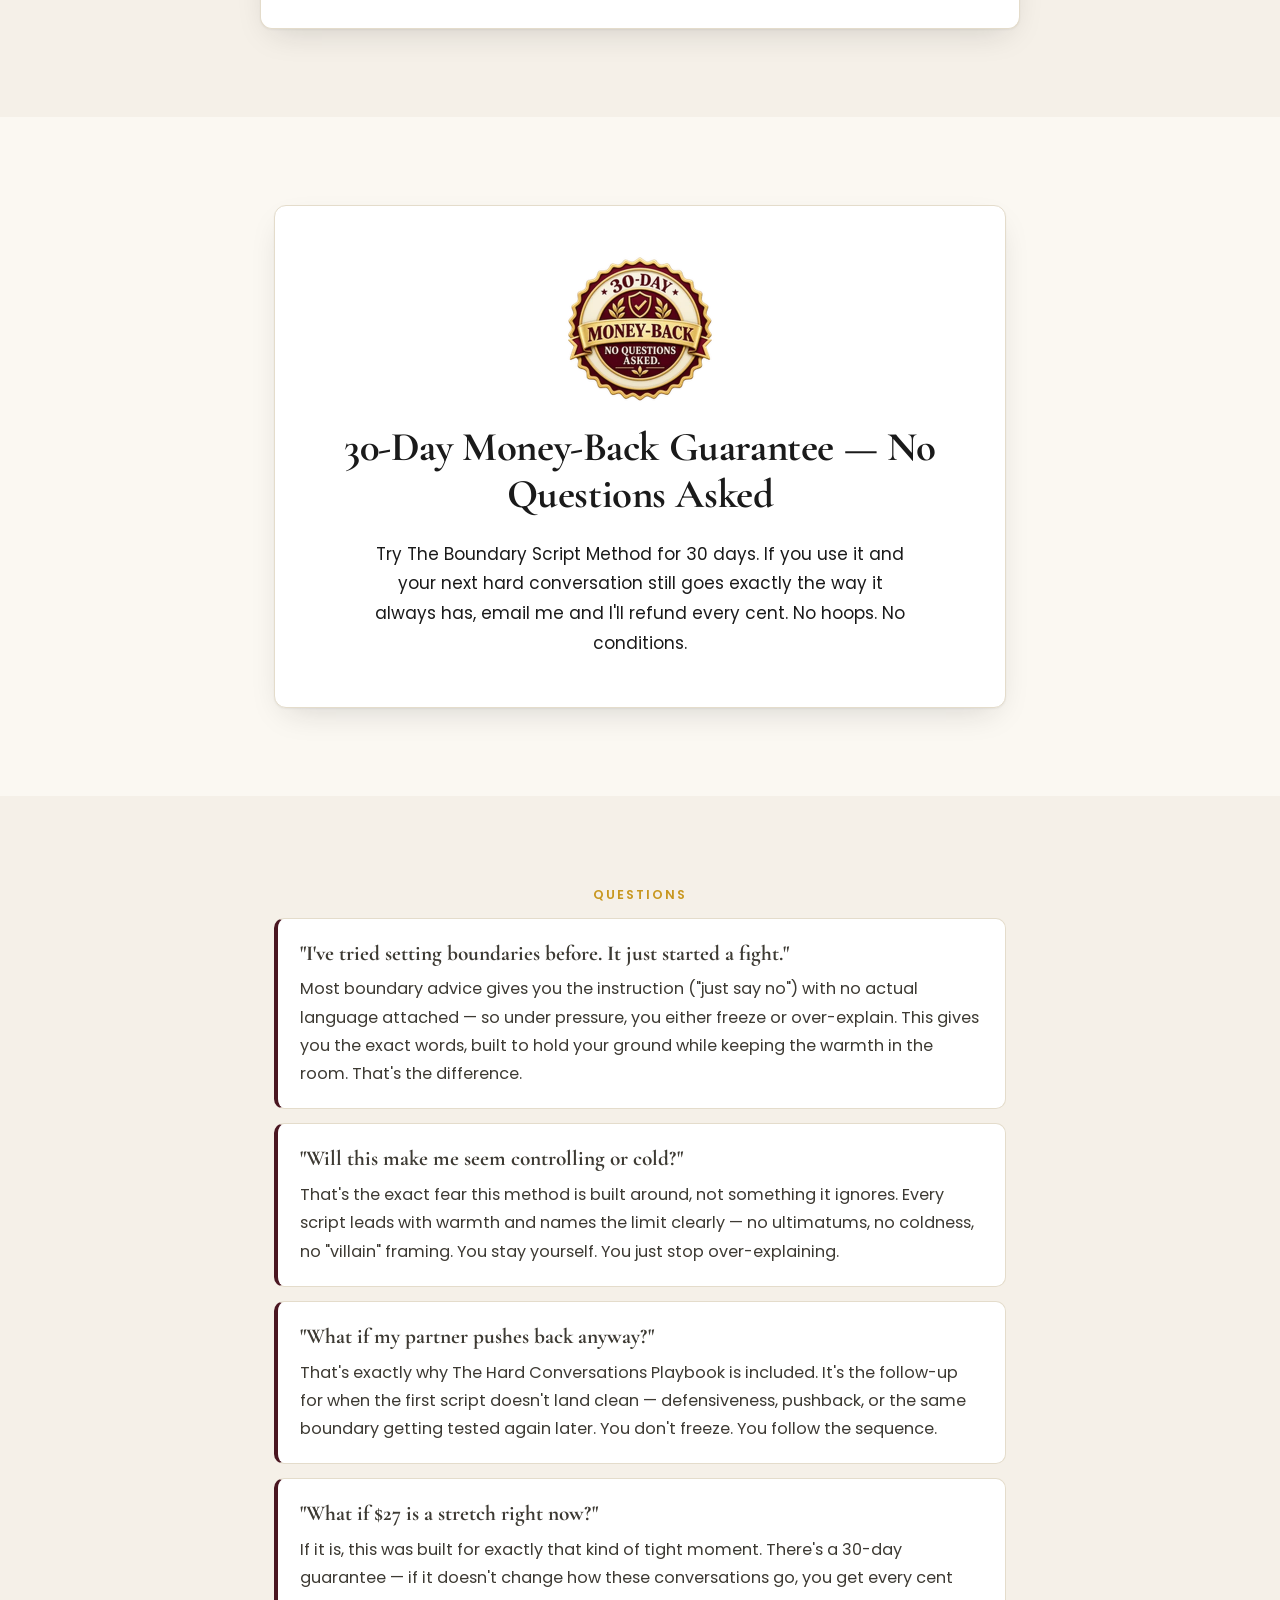
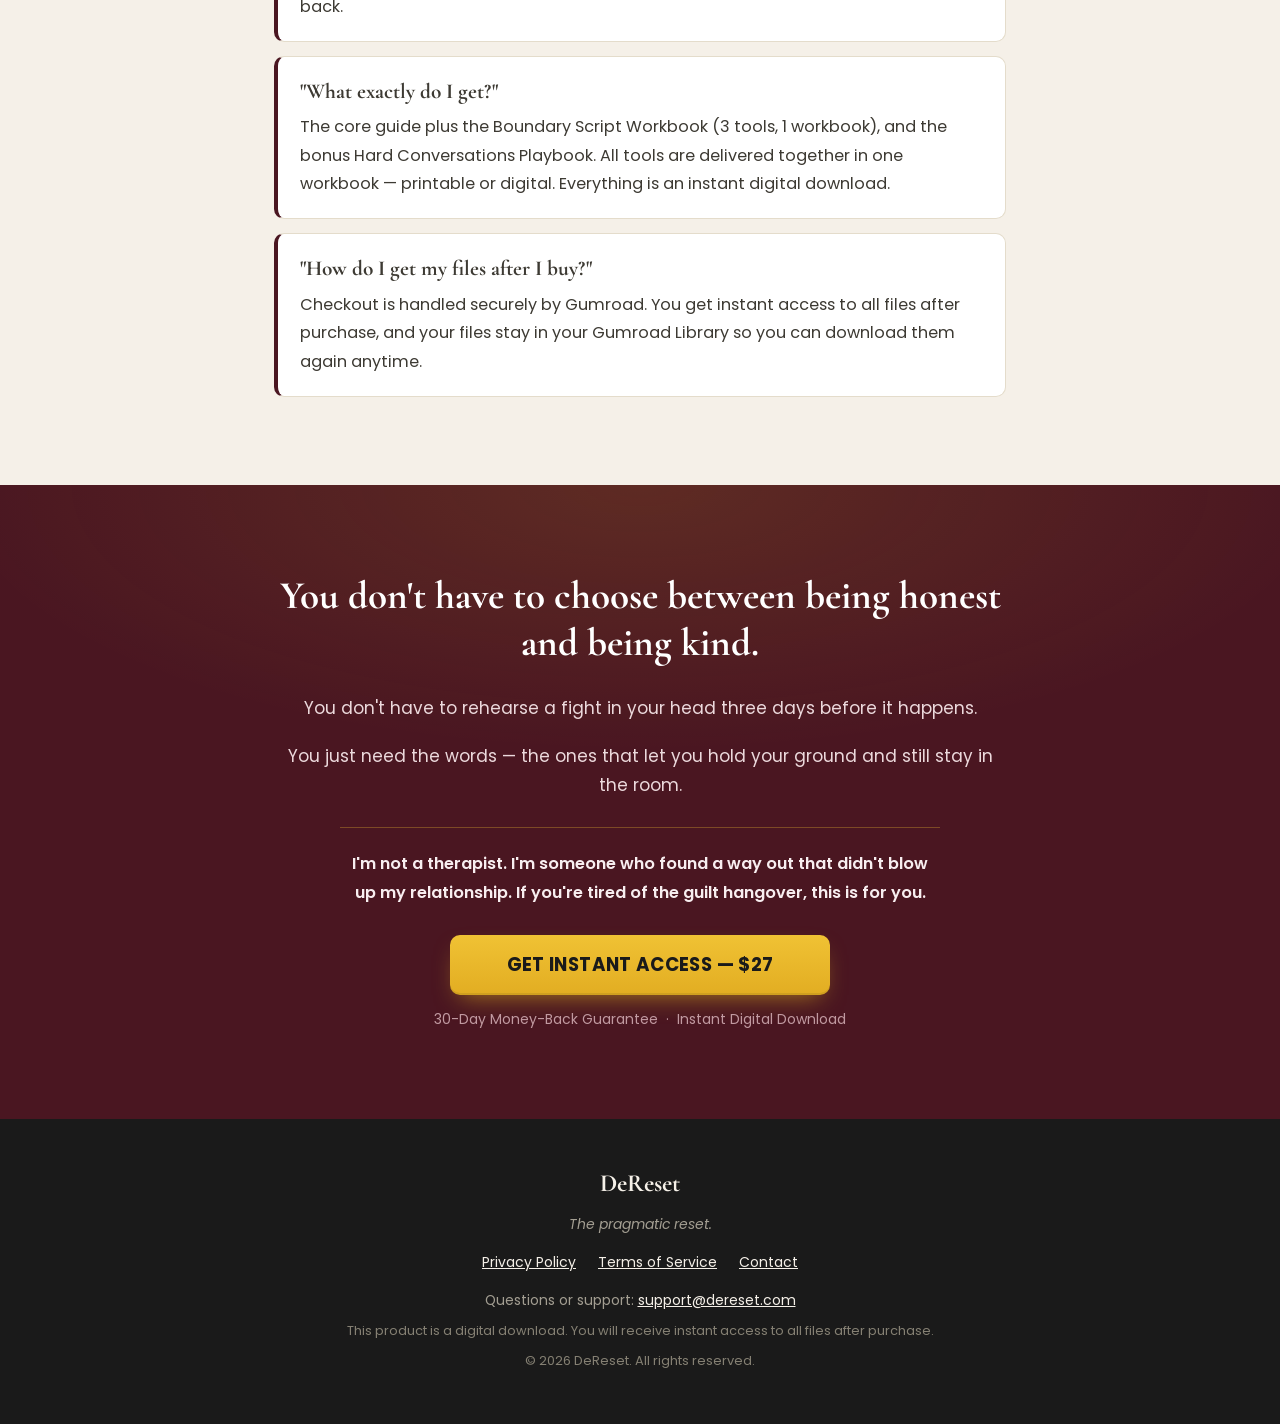
==== commit 0c99e9af: "Add files via upload" ====
--- a/index.html
+++ b/index.html
@@ -3,344 +3,299 @@
 <head>
 <meta charset="UTF-8">
 <meta name="viewport" content="width=device-width, initial-scale=1.0">
-<title>How to Set Boundaries Without Looking Like the Bad Guy</title>
+<title>How to Set Boundaries Without Looking Like the Bad Guy | DeReset</title>
+<meta name="description" content="The Word-for-Word Script Method to Say What You Need — Without the Fight, Without the Guilt Hangover. 30-day money-back guarantee.">
+<link rel="canonical" href="https://boundaries-without-bad-guy.dereset.com/">
+<meta name="theme-color" content="#4a1621">
+<meta property="og:type" content="product">
+<meta property="og:site_name" content="DeReset">
+<meta property="og:title" content="How to Set Boundaries Without Looking Like the Bad Guy">
+<meta property="og:description" content="The Word-for-Word Script Method to Say What You Need — Without the Fight, Without the Guilt Hangover">
+<meta property="og:url" content="https://boundaries-without-bad-guy.dereset.com/">
+<meta property="og:image" content="https://boundaries-without-bad-guy.dereset.com/assets/hero-dinner-table.webp">
+<meta name="twitter:card" content="summary_large_image">
 <link href="https://fonts.googleapis.com" rel="preconnect">
 <link crossorigin="" href="https://fonts.gstatic.com" rel="preconnect">
-<link href="https://fonts.googleapis.com/css2?family=Playfair+Display:wght@700;800;900&amp;family=Poppins:wght@400;500;600;700&amp;display=swap" rel="stylesheet">
+<link href="https://fonts.googleapis.com/css2?family=Cormorant+Garamond:ital,wght@0,600;0,700;1,600&amp;family=Poppins:wght@400;500;600;700&amp;display=swap" rel="stylesheet">
 <link href="styles/sales.css" rel="stylesheet">
 </head>
 <body>
 
-
-<section id="hook">
-  <div class="container">
-    <span class="section-label"></span>
-
-    
-    <div class="img-block">
-      <img src="assets/hero-dinner-table.webp" alt="A woman at a dinner table forcing a polite smile while feeling hesitant about a request">
-    </div>
-
-    <h1>How to Set Boundaries Without Looking Like the Bad Guy</h1>
-    <p class="subheadline">The Word-for-Word Script Method to Say What You Need — Without the Fight, Without the Guilt Hangover</p>
-    <p class="intro-copy">This isn't about becoming someone who stops caring what people think. It's about finally having the words that let you say no without starting a war — or apologizing for the rest of the week.</p>
-
-    <a class="cta-btn" href="https://dereset.gumroad.com/l/boundaries-without-bad-guy">GET INSTANT ACCESS — $27</a>
-    <p class="cta-btn-sub">30-Day Money-Back Guarantee &nbsp;·&nbsp; Instant Digital Download &nbsp;·&nbsp; Word-for-Word Scripts Included</p>
-  </div>
-</section>
-
-
-
-<section id="pain">
-  <div class="container">
-    <span class="section-label"></span>
-
-    <p>You feel the "no" before you say it.</p>
+<a class="skip-link" href="#main">Skip to content</a>
+
+<header class="brand-bar">
+  <div class="container brand-bar-inner">
+    <a class="brand-mark" href="https://dereset.com/">DeReset</a>
+    <span class="brand-tag">The pragmatic reset.</span>
+  </div>
+</header>
+
+<main id="main">
+
+<section id="hook" class="hero">
+  <div class="container hero-grid">
+    <div class="hero-copy">
+      <p class="eyebrow eyebrow-gold">A DeReset guide by Mardell Caldwell</p>
+      <h1>How to Set Boundaries <span class="h1-accent">Without Looking Like the Bad Guy</span></h1>
+      <p class="subheadline">The Word-for-Word Script Method to Say What You Need — Without the Fight, Without the Guilt Hangover</p>
+      <p class="intro-copy">This isn't about becoming someone who stops caring what people think. It's about finally having the words that let you say no without starting a war — or apologizing for the rest of the week.</p>
+      <a class="cta-btn" href="https://dereset.gumroad.com/l/boundaries-without-bad-guy">GET INSTANT ACCESS — $27</a>
+      <p class="cta-btn-sub">30-Day Money-Back Guarantee &nbsp;·&nbsp; Instant Digital Download &nbsp;·&nbsp; Word-for-Word Scripts Included</p>
+    </div>
+    <figure class="hero-media">
+      <img src="assets/hero-dinner-table.webp" alt="A woman at a dinner table forcing a polite smile while feeling hesitant about a request" width="1360" height="543">
+    </figure>
+  </div>
+</section>
+
+<div class="trust-strip">
+  <ul class="container trust-list">
+    <li><span class="trust-icon" aria-hidden="true">✓</span>30-Day Money-Back Guarantee</li>
+    <li><span class="trust-icon" aria-hidden="true">✓</span>Instant Digital Download</li>
+    <li><span class="trust-icon" aria-hidden="true">✓</span>Word-for-Word Scripts Included</li>
+    <li><span class="trust-icon" aria-hidden="true">✓</span>Secure checkout by Gumroad</li>
+  </ul>
+</div>
+
+<section id="pain" class="band band-cream">
+  <div class="container narrow prose">
+    <p class="lead">You feel the "no" before you say it.</p>
     <p>Your partner asks for something — cover a shift, skip the thing you actually wanted to do, let something slide again — and some part of you already knows you don't want to. But the words that come out aren't "no." They're a paragraph. An apology wrapped around a maybe, wrapped around a "well, I guess if it's really important to you."</p>
-    <p>You say yes. You agree to the plan you didn't want.</p>
+    <p class="pull">You say yes. You agree to the plan you didn't want.</p>
     <p>And later — in the shower, in the car, lying awake — you're resentful. Not at anyone in particular. Just tired of being the person who always bends.</p>
     <p>You're not confused about what a boundary is. You know exactly what you'd want to say. The problem is what happens the moment you try to say it.</p>
   </div>
 </section>
 
-
-
-<section id="agitation">
-  <div class="container">
-    <span class="section-label"></span>
-
-    <p>So you looked it up. "How to set boundaries in a relationship."</p>
+<section id="agitation" class="band band-paper">
+  <div class="container narrow prose">
+    <p class="lead">So you looked it up. "How to set boundaries in a relationship."</p>
     <p>You got the same advice everyone gets: <em>know your worth. Just say no. Stop over-explaining.</em></p>
     <p>You tried it once. Said something short and direct, the way the article told you to. And it landed wrong — flat, cold, like you'd swapped out for a different person mid-conversation. Either it turned into a fight, or you watched your partner's face do that thing where they look a little hurt, a little confused, and you spent the next ten minutes taking it all back.</p>
     <p>So next time, you went back to over-explaining. At least that version didn't feel like you were picking a fight.</p>
-    <p>Here's the part nobody tells you: it's not that you don't know you should set boundaries. It's that every script you've been handed makes you sound like the villain — controlling, cold, selfish — when all you wanted was to say what you actually needed.</p>
-  </div>
-</section>
-
-
-
-<section id="mechanism">
-  <div class="container">
-    <span class="section-label"></span>
-
-    <p>The problem was never your boundary. It was the words around it.</p>
+    <p class="callout"><strong>Here's the part nobody tells you: it's not that you don't know you should set boundaries. It's that every script you've been handed makes you sound like the villain — controlling, cold, selfish — when all you wanted was to say what you actually needed.</strong></p>
+  </div>
+</section>
+
+<section id="mechanism" class="band band-dark">
+  <div class="container narrow prose">
+    <p class="eyebrow eyebrow-gold">The reframe</p>
+    <p class="big-question"><strong>The problem was never your boundary. It was the words around it.</strong></p>
     <p>"Just say no" isn't a script. It's an instruction with no language attached — so under pressure, in the actual moment, you either freeze, over-explain, or say yes anyway.</p>
-    <p>The Boundary Script Method turns that into a repeatable sequence: catch the moment you're about to say yes when you mean no, name what you're actually protecting, choose the script built for that situation, say the limit clearly, and stop before the explanation turns into an apology.</p>
-  </div>
-</section>
-
-
-
-<section id="solution">
-  <div class="container">
-    <span class="section-label"></span>
-
-    <p><em>Introducing:</em></p>
-    <h2>How to Set Boundaries Without Looking Like the Bad Guy</h2>
-
-    
-    <div class="img-block qa-w480">
-      <img src="assets/core-guide-cover-mockup.webp" alt="How to Set Boundaries Without Looking Like the Bad Guy — book cover mockup by Mardell Caldwell">
-    </div>
-
-    <p><strong>A step-by-step script method — plus the exact language — for the conversations you actually have.</strong></p>
-    <p>This is that process, made usable: a short diagnostic, a workbook of adaptable scripts for your specific situations, and a five-minute weekly habit that keeps it from slipping.</p>
-  </div>
-</section>
-
-
-
-<section id="whats-inside">
-  <div class="container">
-    <span class="section-label"></span>
-
-    <h2>What's Inside</h2>
-
-    
-    <div class="step-block">
-      <div class="step-header">
-        
-        <div class="step-icon">
-          <img src="assets/icon-boundary-drain-audit.webp" alt="Boundary Drain Audit icon">
-        </div>
-        <div>
-          <div class="step-label">Step 1</div>
+    <p class="mechanism-method">The Boundary Script Method turns that into a repeatable sequence: catch the moment you're about to say yes when you mean no, name what you're actually protecting, choose the script built for that situation, say the limit clearly, and stop before the explanation turns into an apology.</p>
+  </div>
+</section>
+
+<section id="solution" class="band band-cream">
+  <div class="container">
+    <div class="solution-grid">
+      <figure class="solution-media">
+        <img src="assets/core-guide-cover-mockup.webp" alt="How to Set Boundaries Without Looking Like the Bad Guy — book cover mockup by Mardell Caldwell" width="720" height="720">
+      </figure>
+      <div class="prose">
+        <p class="eyebrow"><em>Introducing:</em></p>
+        <h2>How to Set Boundaries Without Looking Like the Bad Guy</h2>
+        <p class="solution-summary"><strong>A step-by-step script method — plus the exact language — for the conversations you actually have.</strong></p>
+        <p>This is that process, made usable: a short diagnostic, a workbook of adaptable scripts for your specific situations, and a five-minute weekly habit that keeps it from slipping.</p>
+      </div>
+    </div>
+  </div>
+</section>
+
+<section id="whats-inside" class="band band-paper">
+  <div class="container">
+    <p class="eyebrow center">The system</p>
+    <h2 class="center">What's Inside</h2>
+    <div class="steps-stack">
+      <article class="step-card step-row">
+        <img class="step-icon" src="assets/icon-boundary-drain-audit.webp" alt="Boundary Drain Audit icon" width="144" height="144">
+        <div class="step-main">
+          <p class="step-label">Step 1</p>
           <h3>The Boundary Drain Audit</h3>
           <p class="step-sub">Find exactly where it's happening — and the fear behind it.</p>
-        </div>
-      </div>
-      <p>In one sitting, you'll map the specific moments you say yes when you mean no, and name what you're actually afraid will happen if you don't. Most people finish this and realize the pattern is smaller and more specific than it felt — a handful of recurring situations, not their whole personality.</p>
-    </div>
-
-    
-    <div class="step-block">
-      <div class="step-header">
-        
-        <div class="step-icon">
-          <img src="assets/icon-boundary-script-method.webp" alt="Boundary Script Method icon">
-        </div>
-        <div>
-          <div class="step-label">Step 2</div>
+          <p>In one sitting, you'll map the specific moments you say yes when you mean no, and name what you're actually afraid will happen if you don't. Most people finish this and realize the pattern is smaller and more specific than it felt — a handful of recurring situations, not their whole personality.</p>
+        </div>
+      </article>
+      <article class="step-card step-row">
+        <img class="step-icon" src="assets/icon-boundary-script-method.webp" alt="Boundary Script Method icon" width="144" height="144">
+        <div class="step-main">
+          <p class="step-label">Step 2</p>
           <h3>The Boundary Script Method</h3>
           <p class="step-sub">Ready before the next conversation happens.</p>
-        </div>
-      </div>
-      <p>You don't start from a blank page. You pick the situation you're facing, fill in the specific details, adjust the wording until it sounds like you, and you'll have a sentence ready before the next conversation happens.</p>
-
-      <p><strong>Scripts for situations like:</strong></p>
-      <ul class="situations-list">
-        <li>"I can't do that tonight."</li>
-        <li>"I'm not comfortable with that."</li>
-        <li>"I need some time before I answer."</li>
-        <li>"I can help, but I can't take on all of this."</li>
-        <li>"I've already said no, and I'm not changing my answer."</li>
-      </ul>
-      <p class="situations-note">(Illustrative — the Boundary Script Workbook covers these and other recurring situations.)</p>
-
-      
-      <div class="img-block">
-        <img src="assets/script-examples-card.webp" alt="Script Examples card showing situation categories covered in the workbook">
-      </div>
-    </div>
-
-    
-    <div class="step-block">
-      <div class="step-header">
-        
-        <div class="step-icon">
-          <img src="assets/icon-weekly-check-in.webp" alt="Weekly Boundary Check-In icon">
-        </div>
-        <div>
-          <div class="step-label">Step 3</div>
+          <p>You don't start from a blank page. You pick the situation you're facing, fill in the specific details, adjust the wording until it sounds like you, and you'll have a sentence ready before the next conversation happens.</p>
+          <div class="scripts-grid">
+            <div>
+              <p class="scripts-lead"><strong>Scripts for situations like:</strong></p>
+              <ul class="situations-list">
+                <li>"I can't do that tonight."</li>
+                <li>"I'm not comfortable with that."</li>
+                <li>"I need some time before I answer."</li>
+                <li>"I can help, but I can't take on all of this."</li>
+                <li>"I've already said no, and I'm not changing my answer."</li>
+              </ul>
+              <p class="situations-note">(Illustrative — the Boundary Script Workbook covers these and other recurring situations.)</p>
+            </div>
+            <figure class="scripts-media">
+              <img src="assets/script-examples-card.webp" alt="Script Examples card showing situation categories covered in the workbook" width="1672" height="941">
+            </figure>
+          </div>
+        </div>
+      </article>
+      <article class="step-card step-row">
+        <img class="step-icon" src="assets/icon-weekly-check-in.webp" alt="Weekly Boundary Check-In icon" width="144" height="144">
+        <div class="step-main">
+          <p class="step-label">Step 3</p>
           <h3>The Weekly Boundary Check-In</h3>
           <p class="step-sub">Five minutes to catch backslide before it becomes the pattern again.</p>
-        </div>
-      </div>
-      <p>A short weekly check that catches the moment you start slipping back into old habits — before a month goes by and you're right back to over-explaining everything.</p>
-    </div>
-
-  </div>
-</section>
-
-
-
-<section id="tools">
-  <div class="container">
-    <span class="section-label"></span>
-
-    <h2>Tools Included</h2>
-
-    <ul class="tools-list">
-      <li>Boundary Drain Audit — the guided exercise that names your specific yes-when-you-mean-no pattern</li>
-      <li>Boundary Script Workbook — fill-in-the-blank scripts for your own recurring situations</li>
-      <li>Weekly Boundary Check-In card — five minutes, three questions, ongoing</li>
-    </ul>
-
-    <p><em>All tools are delivered together in one workbook — printable or digital. Use it on your phone, your laptop, or at your kitchen table.</em></p>
-
-    
-    <div class="img-block qa-w640">
-      <img src="assets/components-laid-out.webp" alt="Boundary Drain Audit, Boundary Script Workbook, and Weekly Check-In laid out together">
-    </div>
-
-  </div>
-</section>
-
-
-
-<section id="creator-story">
-  <div class="container">
-    <span class="section-label"></span>
-
+          <p>A short weekly check that catches the moment you start slipping back into old habits — before a month goes by and you're right back to over-explaining everything.</p>
+        </div>
+      </article>
+    </div>
+  </div>
+</section>
+
+<section id="tools" class="band band-cream">
+  <div class="container">
+    <div class="tools-grid">
+      <div>
+        <p class="eyebrow">In the workbook</p>
+        <h2>Tools Included</h2>
+        <ul class="tools-list">
+          <li>Boundary Drain Audit — the guided exercise that names your specific yes-when-you-mean-no pattern</li>
+          <li>Boundary Script Workbook — fill-in-the-blank scripts for your own recurring situations</li>
+          <li>Weekly Boundary Check-In card — five minutes, three questions, ongoing</li>
+        </ul>
+        <p class="note"><em>All tools are delivered together in one workbook — printable or digital. Use it on your phone, your laptop, or at your kitchen table.</em></p>
+      </div>
+      <figure class="tools-media">
+        <img src="assets/components-laid-out.webp" alt="Boundary Drain Audit, Boundary Script Workbook, and Weekly Check-In laid out together" width="1280" height="680">
+      </figure>
+    </div>
+  </div>
+</section>
+
+<section id="creator-story" class="band band-paper">
+  <div class="container narrow prose">
+    <p class="eyebrow">From the author</p>
     <h2>I Used to Say Yes When I Meant No</h2>
-
     <div class="creator-intro">
-      <div class="creator-photo-col">
-        
-        <div class="photo-circle">
-          <img src="assets/creator-mardell-caldwell.webp" alt="Mardell Caldwell, creator of How to Set Boundaries Without Looking Like the Bad Guy">
-        </div>
-      </div>
-      <div class="creator-text-col">
+      <img class="creator-photo" src="assets/creator-mardell-caldwell.webp" alt="Mardell Caldwell, creator of How to Set Boundaries Without Looking Like the Bad Guy" width="360" height="360">
+      <div>
         <p><strong>My name is Mardell.</strong></p>
         <p>I used to say yes when I meant no. Not because I wanted to, but because I was terrified of what saying no would make me look like.</p>
       </div>
     </div>
-
     <p>For years, I was the girlfriend who apologized for having needs. I'd agree to plans I didn't want, then seethe in silence. I'd try to voice a boundary, but it came out as a paragraph of justification — "I'm so sorry, I know this is weird, but maybe if…" — and by the end, I felt smaller, not clearer.</p>
     <p>The turning point came on a Tuesday night. My partner asked if I could cover his shift at his side hustle. I was exhausted. I said yes anyway. Later, I cried in the shower, resentful at him and ashamed of myself. I realized: my problem wasn't that I didn't know I should set boundaries. It was that every script I'd tried made me feel like the villain — controlling, cold, selfish.</p>
     <p>So I stopped looking for generic advice and started testing language that actually worked in real conversations. Not "just say no," but phrases that held my ground without starting a fight. I learned to lead with warmth, name my limit clearly, and skip the over-explaining. The first time I tried it, my hands shook. But my partner didn't push back. He just said, "Okay, thanks for telling me."</p>
     <p>That moment became the foundation of The Boundary Script Method. It's not about being assertive for the sake of it. It's about having words that let you honor yourself without losing connection.</p>
-    <p><strong>I'm not a therapist. I'm someone who hated the person I became when I couldn't say no — and found a way out that didn't blow up my relationship. If you're tired of the guilt hangover, this is for you.</strong></p>
-  </div>
-</section>
-
-
-
-<section id="offer-stack">
-  <div class="container">
-    <span class="section-label"></span>
-
-    <h2>Here's Everything You Get</h2>
-
-    
-    <div class="img-block qa-w640">
-      <img src="assets/bundle-cover-mockup.webp" alt="How to Set Boundaries Without Looking Like the Bad Guy plus The Hard Conversations Playbook bonus guide — bundle cover mockup" class="qa-fullw">
-    </div>
-
-    <p><strong>How to Set Boundaries Without Looking Like the Bad Guy</strong> — complete guide + Boundary Script Workbook <del>($27 value)</del></p>
-
-    <br>
-
-    <p class="bonus-label">BONUS: The Hard Conversations Playbook</p>
-    <p class="bonus-sub">For When the Script Doesn't Land Clean</p>
-
-    
-    <div class="img-block qa-w360">
-      <img src="assets/bonus-hard-conversations-playbook.webp" alt="The Hard Conversations Playbook — bonus guide cover mockup">
-    </div>
-
-    <p><em>Companion mini-guide for when your partner pushes back, gets defensive, or tests the same boundary again later <del>($17 value)</del></em></p>
-
-    <table class="offer-table">
-      <tr class="value-row">
-        <td>Core guide + Boundary Script Workbook</td>
-        <td><del>$27 value</del></td>
-      </tr>
-      <tr class="value-row">
-        <td>Bonus: The Hard Conversations Playbook</td>
-        <td><del>$17 value</del></td>
-      </tr>
-      <tr class="value-row">
-        <td><strong>Total Value</strong></td>
-        <td><strong><del>$44</del></strong></td>
-      </tr>
-      <tr class="total-row">
-        <td>Your Price Today</td>
-        <td>$27</td>
-      </tr>
-    </table>
-
+    <p class="creator-close"><strong>I'm not a therapist. I'm someone who hated the person I became when I couldn't say no — and found a way out that didn't blow up my relationship. If you're tired of the guilt hangover, this is for you.</strong></p>
+  </div>
+</section>
+
+<section id="offer-stack" class="band band-cream">
+  <div class="container">
+    <div class="offer-card">
+      <p class="eyebrow center">Your order</p>
+      <h2 class="center">Here's Everything You Get</h2>
+      <figure class="offer-hero">
+        <img src="assets/bundle-cover-mockup.webp" alt="How to Set Boundaries Without Looking Like the Bad Guy plus The Hard Conversations Playbook bonus guide — bundle cover mockup" width="1120" height="838">
+      </figure>
+      <div class="offer-items">
+        <div class="offer-item">
+          <img src="assets/core-guide-cover-mockup.webp" alt="" width="720" height="720" class="offer-thumb">
+          <div>
+            <p><strong class="offer-item-title">How to Set Boundaries Without Looking Like the Bad Guy</strong> — complete guide + Boundary Script Workbook <del>($27 value)</del></p>
+          </div>
+        </div>
+        <div class="offer-item">
+          <img src="assets/bonus-hard-conversations-playbook.webp" alt="The Hard Conversations Playbook — bonus guide cover mockup" width="160" height="160" class="offer-thumb">
+          <div>
+            <p class="bonus-label">BONUS: The Hard Conversations Playbook</p>
+            <p class="bonus-sub">For When the Script Doesn't Land Clean</p>
+            <p><em>Companion mini-guide for when your partner pushes back, gets defensive, or tests the same boundary again later <del>($17 value)</del></em></p>
+          </div>
+        </div>
+      </div>
+      <table class="offer-table">
+        <tr class="value-row"><td>Core guide + Boundary Script Workbook</td><td><del>$27 value</del></td></tr>
+        <tr class="value-row"><td>Bonus: The Hard Conversations Playbook</td><td><del>$17 value</del></td></tr>
+        <tr class="value-row"><td><strong>Total Value</strong></td><td><strong><del>$44</del></strong></td></tr>
+        <tr class="total-row"><td>Your Price Today</td><td>$27</td></tr>
+      </table>
+      <a class="cta-btn" href="https://dereset.gumroad.com/l/boundaries-without-bad-guy">GET INSTANT ACCESS — $27</a>
+      <p class="cta-btn-sub">30-Day Money-Back Guarantee &nbsp;·&nbsp; Instant Digital Download</p>
+    </div>
+  </div>
+</section>
+
+<section id="guarantee" class="band band-paper">
+  <div class="container narrow">
+    <div class="guarantee-box">
+      <img class="guarantee-seal" src="assets/guarantee-seal-30-day.webp" alt="30-Day Money-Back Guarantee, No Questions Asked" width="300" height="300">
+      <h2>30-Day Money-Back Guarantee — No Questions Asked</h2>
+      <p>Try The Boundary Script Method for 30 days. If you use it and your next hard conversation still goes exactly the way it always has, email me and I'll refund every cent. No hoops. No conditions.</p>
+    </div>
+  </div>
+</section>
+
+<section id="objections" class="band band-cream">
+  <div class="container narrow">
+    <p class="eyebrow center">Questions</p>
+    <div class="faq">
+      <div class="objection">
+        <p class="objection-q">"I've tried setting boundaries before. It just started a fight."</p>
+        <p>Most boundary advice gives you the instruction ("just say no") with no actual language attached — so under pressure, you either freeze or over-explain. This gives you the exact words, built to hold your ground while keeping the warmth in the room. That's the difference.</p>
+      </div>
+      <div class="objection">
+        <p class="objection-q">"Will this make me seem controlling or cold?"</p>
+        <p>That's the exact fear this method is built around, not something it ignores. Every script leads with warmth and names the limit clearly — no ultimatums, no coldness, no "villain" framing. You stay yourself. You just stop over-explaining.</p>
+      </div>
+      <div class="objection">
+        <p class="objection-q">"What if my partner pushes back anyway?"</p>
+        <p>That's exactly why The Hard Conversations Playbook is included. It's the follow-up for when the first script doesn't land clean — defensiveness, pushback, or the same boundary getting tested again later. You don't freeze. You follow the sequence.</p>
+      </div>
+      <div class="objection">
+        <p class="objection-q">"What if $27 is a stretch right now?"</p>
+        <p>If it is, this was built for exactly that kind of tight moment. There's a 30-day guarantee — if it doesn't change how these conversations go, you get every cent back.</p>
+      </div>
+      <div class="objection">
+        <p class="objection-q">"What exactly do I get?"</p>
+        <p>The core guide plus the Boundary Script Workbook (3 tools, 1 workbook), and the bonus Hard Conversations Playbook. All tools are delivered together in one workbook — printable or digital. Everything is an instant digital download.</p>
+      </div>
+      <div class="objection">
+        <p class="objection-q">"How do I get my files after I buy?"</p>
+        <p>Checkout is handled securely by Gumroad. You get instant access to all files after purchase, and your files stay in your Gumroad Library so you can download them again anytime.</p>
+      </div>
+    </div>
+  </div>
+</section>
+
+<section id="cta-close" class="band band-dark">
+  <div class="container narrow prose center-block">
+    <p class="close-lead">You don't have to choose between being honest and being kind.</p>
+    <p>You don't have to rehearse a fight in your head three days before it happens.</p>
+    <p>You just need the words — the ones that let you hold your ground and still stay in the room.</p>
+    <p class="close-note"><strong>I'm not a therapist. I'm someone who found a way out that didn't blow up my relationship. If you're tired of the guilt hangover, this is for you.</strong></p>
     <a class="cta-btn" href="https://dereset.gumroad.com/l/boundaries-without-bad-guy">GET INSTANT ACCESS — $27</a>
     <p class="cta-btn-sub">30-Day Money-Back Guarantee &nbsp;·&nbsp; Instant Digital Download</p>
-
-  </div>
-</section>
-
-
-
-<section id="guarantee">
-  <div class="container">
-    <span class="section-label"></span>
-
-    <div class="guarantee-box">
-
-      
-      <div class="badge-circle">
-        <img src="assets/guarantee-seal-30-day.webp" alt="30-Day Money-Back Guarantee, No Questions Asked">
-      </div>
-
-      <h2>30-Day Money-Back Guarantee — No Questions Asked</h2>
-      <p>Try The Boundary Script Method for 30 days. If you use it and your next hard conversation still goes exactly the way it always has, email me and I'll refund every cent. No hoops. No conditions.</p>
-    </div>
-
-  </div>
-</section>
-
-
-
-<section id="objections">
-  <div class="container">
-    <span class="section-label"></span>
-
-    <div class="objection">
-      <p class="objection-q">"I've tried setting boundaries before. It just started a fight."</p>
-      <p>Most boundary advice gives you the instruction ("just say no") with no actual language attached — so under pressure, you either freeze or over-explain. This gives you the exact words, built to hold your ground while keeping the warmth in the room. That's the difference.</p>
-    </div>
-
-    <div class="objection">
-      <p class="objection-q">"Will this make me seem controlling or cold?"</p>
-      <p>That's the exact fear this method is built around, not something it ignores. Every script leads with warmth and names the limit clearly — no ultimatums, no coldness, no "villain" framing. You stay yourself. You just stop over-explaining.</p>
-    </div>
-
-    <div class="objection">
-      <p class="objection-q">"What if my partner pushes back anyway?"</p>
-      <p>That's exactly why The Hard Conversations Playbook is included. It's the follow-up for when the first script doesn't land clean — defensiveness, pushback, or the same boundary getting tested again later. You don't freeze. You follow the sequence.</p>
-    </div>
-
-    <div class="objection">
-      <p class="objection-q">"What if $27 is a stretch right now?"</p>
-      <p>If it is, this was built for exactly that kind of tight moment. There's a 30-day guarantee — if it doesn't change how these conversations go, you get every cent back.</p>
-    </div>
-
-  </div>
-</section>
-
-
-
-<section id="cta-close">
-  <div class="container">
-    <span class="section-label"></span>
-
-    <p>You don't have to choose between being honest and being kind.</p>
-    <p>You don't have to rehearse a fight in your head three days before it happens.</p>
-    <p>You just need the words — the ones that let you hold your ground and still stay in the room.</p>
-    <p><strong>I'm not a therapist. I'm someone who found a way out that didn't blow up my relationship. If you're tired of the guilt hangover, this is for you.</strong></p>
-
-    <a class="cta-btn" href="https://dereset.gumroad.com/l/boundaries-without-bad-guy">GET INSTANT ACCESS — $27</a>
-    <p class="cta-btn-sub">30-Day Money-Back Guarantee &nbsp;·&nbsp; Instant Digital Download</p>
-
-  </div>
-</section>
-
-
-
-<footer id="footer-legal">
-  <div class="container">
-    <p class="footer-name">DeReset &nbsp;·&nbsp; © 2026 &nbsp;·&nbsp; All Rights Reserved</p>
-    <p class="qa-fineprint">This product is a digital download. You will receive instant access to all files after purchase.</p>
-    <p class="footer-links qa-mt10"><a href="mailto:support@dereset.com">Contact support</a></p>
+  </div>
+</section>
+
+</main>
+
+<footer class="site-footer">
+  <div class="container">
+    <p class="footer-brand"><a href="https://dereset.com/">DeReset</a></p>
+    <p class="footer-tag">The pragmatic reset.</p>
+    <nav class="footer-links" aria-label="Legal">
+      <a href="https://dereset.com/privacy">Privacy Policy</a>
+      <a href="https://dereset.com/terms">Terms of Service</a>
+      <a href="https://dereset.com/contact">Contact</a>
+    </nav>
+    <p>Questions or support: <a href="mailto:support@dereset.com">support@dereset.com</a></p>
+    <p class="footer-fine">This product is a digital download. You will receive instant access to all files after purchase.</p>
+    <p class="footer-fine">© 2026 DeReset. All rights reserved.</p>
   </div>
 </footer>
 
--- a/styles/sales.css
+++ b/styles/sales.css
@@ -1,393 +1,367 @@
-/* PR-002 index.html styles, extracted verbatim from the supplied <style> block (platform QA: CSP style-src has no 'unsafe-inline'). */
 /* ============================================================
-   RESET & BASE
+   PR-002 · How to Set Boundaries Without Looking Like the Bad Guy — sales page
+   Vertical: Relationship. Tone: burgundy/wine #4a1621 (from the product's cover art).
+   Display font: Cormorant Garamond 600/700 (+ italic 600), Georgia fallback; body: Poppins.
+   DeReset brand system (BR-001): gold #f0c234 · cream #f5f0e8 · charcoal #1a1a1a stays constant.
+   Cormorant runs small, so display sizes are scaled up ~10–12% vs the PR-001 kit.
    ============================================================ */
+:root {
+  --gold: #f0c234;
+  --gold-deep: #c8971f;
+  --gold-pale: #fbf3d9;
+  --cream: #f5f0e8;
+  --paper: #fbf8f2;
+  --charcoal: #1a1a1a;
+  --ink-soft: #3d3a33;
+  --muted: #6b665b;
+  /* ---- VERTICAL / PRODUCT THEME: override these per product ---- */
+  --tone: #4a1621;        /* hero, dark bands, step numbers */
+  --tone-2: #5e1f2b;
+  --tone-deep: #33101a;   /* gradient end */
+  --tone-text: #ecd9dc;   /* body text on tone */
+  --tone-bright: #f8eef0; /* emphasis text on tone */
+  --tone-soft: #d9b7bd;   /* italic/intro text on tone */
+  --tone-muted: #c19aa1;  /* small print on tone */
+  --line: #e4dccb;
+  --font-display: 'Cormorant Garamond', Georgia, 'Times New Roman', serif;
+  --font-body: 'Poppins', 'Segoe UI', Arial, sans-serif;
+  --radius: 12px;
+  --shadow: 0 1px 2px rgba(26,26,26,.05), 0 12px 32px -12px rgba(26,26,26,.18);
+}
+
 *, *::before, *::after { box-sizing: border-box; margin: 0; padding: 0; }
-html { font-size: 16px; }
+html { font-size: 16px; -webkit-text-size-adjust: 100%; }
 body {
-  background: #faf9f6;
-  color: #1a1a1a;
-  font-family: Georgia, 'Times New Roman', serif;
+  background: var(--paper);
+  color: var(--charcoal);
+  font-family: var(--font-body);
+  font-size: 1rem;
   line-height: 1.75;
-}
-
-.container {
-  max-width: 680px;
-  margin: 0 auto;
-  padding: 0 24px;
-}
-
-section { padding: 60px 0; }
-section:nth-child(even) { background: #f0ede6; }
-
-/* ============================================================
-   TYPOGRAPHY
-   ============================================================ */
-h1 {
-  font-size: 2.25rem;
-  line-height: 1.2;
-  font-weight: 900;
-  font-family: 'Playfair Display', Georgia, serif;
-  margin-bottom: 16px;
-}
-h2 {
-  font-size: 1.75rem;
-  line-height: 1.25;
-  font-weight: 800;
-  font-family: 'Playfair Display', Georgia, serif;
-  margin-bottom: 20px;
-}
-h3 {
-  font-size: 1.25rem;
-  line-height: 1.3;
-  font-weight: 700;
-  font-family: system-ui, -apple-system, sans-serif;
-  margin-bottom: 8px;
-}
-p { margin-bottom: 1.1em; }
+  -webkit-font-smoothing: antialiased;
+}
+img { display: block; max-width: 100%; height: auto; }
+a { color: inherit; }
+:focus-visible { outline: 2px solid var(--gold); outline-offset: 2px; }
+
+.skip-link { position: absolute; left: -9999px; top: 0; background: var(--gold); color: var(--charcoal); padding: 8px 14px; z-index: 10; }
+.skip-link:focus { left: 12px; top: 12px; }
+
+/* ---------- Layout ---------- */
+.container { max-width: 1040px; margin: 0 auto; padding: 0 24px; }
+.narrow { max-width: 720px; }
+.band { padding: 72px 0; }
+.band-cream { background: var(--cream); }
+.band-paper { background: var(--paper); }
+.band-dark { background: var(--tone); color: var(--tone-text); }
+.center { text-align: center; }
+.center-block { text-align: center; }
+
+/* ---------- Typography ---------- */
+h1, h2, h3 { font-family: var(--font-display); color: var(--charcoal); letter-spacing: -0.01em; }
+h1 { font-size: 2.6rem; line-height: 1.08; font-weight: 700; margin-bottom: 18px; }
+h1 .h1-sub { display: block; font-style: italic; font-weight: 600; font-size: .62em; margin-top: 8px; color: var(--gold); }
+h2 { font-size: 2.05rem; line-height: 1.15; font-weight: 700; margin-bottom: 22px; }
+h3 { font-size: 1.45rem; line-height: 1.3; font-weight: 700; margin-bottom: 6px; }
+p { margin-bottom: 1.05em; }
 p:last-child { margin-bottom: 0; }
-strong { font-weight: 700; }
-em { font-style: italic; }
-del { color: #888; }
-
-/* ============================================================
-   SECTION LABELS
-   ============================================================ */
-.section-label {
-  display: block;
-  font-size: 0.7rem;
+strong { font-weight: 600; }
+del { color: #9a9486; }
+
+.eyebrow {
+  font-family: var(--font-body);
+  font-size: .74rem;
+  font-weight: 600;
+  letter-spacing: .16em;
   text-transform: uppercase;
-  letter-spacing: 0.12em;
-  color: #aaa;
-  font-family: system-ui, sans-serif;
-  border-top: 1px solid #e0ddd6;
-  padding-top: 4px;
-  margin-bottom: 28px;
-}
-#hook .section-label { color: #b0687e; border-color: #5a2c3a; }
-
-/* ============================================================
-   REAL IMAGE BLOCKS
-   ============================================================ */
-.img-block {
-  width: 100%;
-  border-radius: 6px;
-  overflow: hidden;
-  margin: 24px 0;
-}
-.img-block img {
-  display: block;
-  width: 100%;
-  height: auto;
-}
-
-/* ============================================================
-   CTA BUTTONS
-   ============================================================ */
+  color: var(--gold-deep);
+  margin-bottom: 12px;
+}
+.eyebrow em { font-style: normal; }
+.eyebrow-gold { color: var(--gold); }
+
+.prose .lead { font-family: var(--font-display); font-size: 1.6rem; font-weight: 700; line-height: 1.3; }
+.pull {
+  font-family: var(--font-display);
+  font-size: 1.45rem;
+  font-style: italic;
+  line-height: 1.45;
+  border-left: 3px solid var(--gold);
+  padding: 4px 0 4px 20px;
+  margin: 1.6em 0;
+}
+.callout {
+  background: var(--gold-pale);
+  border: 1px solid #efdca0;
+  border-radius: var(--radius);
+  padding: 22px 24px;
+  margin-top: 1.6em;
+}
+
+/* ---------- Brand bar ---------- */
+.brand-bar { background: var(--tone); border-bottom: 1px solid rgba(240,194,52,.25); }
+.brand-bar-inner { display: flex; align-items: baseline; justify-content: space-between; gap: 16px; padding-top: 14px; padding-bottom: 14px; }
+.brand-mark { font-family: var(--font-display); font-weight: 700; font-size: 1.5rem; color: var(--cream); text-decoration: none; letter-spacing: -.01em; }
+.brand-mark::first-letter { color: var(--gold); }
+.brand-tag { font-size: .78rem; color: var(--tone-muted); font-style: italic; }
+
+/* ---------- CTA ---------- */
 .cta-btn {
   display: block;
-  background: #8e3a52;
-  color: #fff;
+  background: linear-gradient(180deg, var(--gold) 0%, #e2ad22 100%);
+  color: var(--charcoal);
   text-align: center;
   text-decoration: none;
-  font-size: 1.15rem;
-  font-weight: 800;
-  font-family: system-ui, -apple-system, sans-serif;
-  padding: 18px 32px;
+  font-family: var(--font-body);
+  font-size: 1.08rem;
+  font-weight: 700;
+  letter-spacing: .02em;
+  line-height: 1.3;
+  padding: 18px 28px;
   min-height: 48px;
-  border-radius: 4px;
+  border-radius: 10px;
   margin: 28px 0 12px;
-  letter-spacing: 0.01em;
+  box-shadow: 0 10px 24px -10px rgba(200,151,31,.8), inset 0 -2px 0 rgba(0,0,0,.08);
+  transition: transform .15s ease, box-shadow .15s ease;
+}
+.cta-btn:hover { transform: translateY(-1px); box-shadow: 0 14px 28px -10px rgba(200,151,31,.9), inset 0 -2px 0 rgba(0,0,0,.08); }
+.cta-btn-sub { text-align: center; font-size: .82rem; color: var(--muted); }
+.band-dark .cta-btn-sub, .hero .cta-btn-sub { color: var(--tone-muted); }
+
+/* ---------- Hero ---------- */
+.hero {
+  background:
+    radial-gradient(120% 80% at 100% 0%, rgba(240,194,52,.10) 0%, rgba(240,194,52,0) 55%),
+    linear-gradient(180deg, var(--tone) 0%, var(--tone-deep) 100%);
+  color: var(--tone-text);
+  padding: 56px 0 64px;
+}
+.hero h1 { color: #fff; }
+.hero-grid { display: grid; gap: 36px; }
+.subheadline { font-size: 1.08rem; color: var(--tone-bright); font-weight: 500; line-height: 1.55; margin-bottom: 14px; }
+.intro-copy { color: var(--tone-soft); font-style: italic; }
+.hero-media { border-radius: 14px; overflow: hidden; border: 1px solid rgba(240,194,52,.35); box-shadow: 0 24px 60px -20px rgba(0,0,0,.6); }
+.hero-media img { width: 100%; }
+
+/* ---------- Trust strip ---------- */
+.trust-strip { background: var(--charcoal); color: var(--cream); }
+.trust-list { list-style: none; display: grid; grid-template-columns: 1fr 1fr; gap: 10px 18px; padding-top: 16px; padding-bottom: 16px; font-size: .8rem; font-weight: 500; }
+.trust-list li { display: flex; align-items: center; gap: 8px; }
+.trust-icon { display: inline-grid; place-items: center; width: 20px; height: 20px; flex-shrink: 0; border-radius: 50%; background: var(--gold); color: var(--charcoal); font-size: .7rem; font-weight: 700; }
+
+/* ---------- Mechanism (dark) ---------- */
+.band-dark h2 { color: #fff; }
+.big-question {
+  font-family: var(--font-display);
+  font-size: 1.8rem;
   line-height: 1.3;
-}
-.cta-btn:hover { background: #6f2d40; }
-.cta-btn-sub {
-  text-align: center;
-  font-size: 0.85rem;
-  color: #666;
-  font-family: system-ui, sans-serif;
-  margin-bottom: 8px;
-}
-
-/* ============================================================
-   HERO SECTION (Deep wine #2e1a22)
-   ============================================================ */
-#hook {
-  background: #2e1a22;
   color: #fff;
-  padding: 64px 0;
-}
-#hook h1 { color: #fff; }
-#hook .subheadline {
-  font-size: 1.1rem;
-  color: #ddc0c8;
-  font-style: italic;
-  margin-bottom: 28px;
-  line-height: 1.6;
-}
-#hook .intro-copy {
-  color: #c9a8b2;
-  font-size: 1rem;
-  margin-bottom: 24px;
-  font-style: italic;
-}
-#hook .cta-btn {
-  background: #f0c234;
-  color: #1a1a1a;
-  font-size: 1.2rem;
-}
-#hook .cta-btn:hover { background: #e0b020; }
-#hook .cta-btn-sub { color: #b591a0; }
-
-/* ============================================================
-   WHAT'S INSIDE — STEP BLOCKS
-   ============================================================ */
-.step-block { margin-bottom: 44px; }
-.step-block:last-child { margin-bottom: 0; }
-
-.step-header {
-  display: flex;
-  gap: 16px;
-  align-items: flex-start;
-  margin-bottom: 14px;
-}
-.step-icon {
-  flex-shrink: 0;
-  width: 72px;
-  height: 72px;
-  border-radius: 50%;
-  overflow: hidden;
-}
-.step-icon img { width: 100%; height: 100%; object-fit: cover; }
-.step-label {
-  font-size: 0.75rem;
-  text-transform: uppercase;
-  letter-spacing: 0.1em;
-  color: #8e3a52;
-  font-family: system-ui, sans-serif;
-  font-weight: 700;
-  margin-bottom: 4px;
-}
-.step-sub {
-  font-size: 0.95rem;
-  font-style: italic;
-  color: #555;
-  margin-top: 4px;
-  font-family: Georgia, serif;
-}
-
-.situations-list {
-  list-style: none;
-  padding: 16px 20px;
-  margin: 12px 0 8px;
-  background: #f7f0f2;
-  border-left: 4px solid #8e3a52;
-}
-.situations-list li {
-  font-family: system-ui, sans-serif;
-  font-size: 0.95rem;
-  padding: 5px 0;
-  color: #333;
-}
-.situations-note {
-  font-size: 0.85rem;
-  color: #777;
-  font-style: italic;
-}
-
-/* ============================================================
-   TOOLS LIST
-   ============================================================ */
-.tools-list {
-  list-style: none;
-  padding: 0;
-  margin: 20px 0 28px;
-}
-.tools-list li {
-  padding: 11px 0 11px 28px;
-  border-bottom: 1px solid #ddd;
-  font-family: system-ui, sans-serif;
-  font-size: 0.97rem;
-  position: relative;
-}
+  margin: 1.4em 0;
+}
+.big-question strong { font-weight: 700; color: var(--gold); }
+
+/* ---------- Solution ---------- */
+.solution-grid { display: grid; gap: 32px; align-items: center; }
+.solution-media { max-width: 360px; margin: 0 auto; }
+.solution-media img { border-radius: 10px; box-shadow: var(--shadow); }
+.solution-summary { font-size: 1.05rem; border-left: 3px solid var(--gold); padding-left: 18px; }
+
+/* ---------- Steps ---------- */
+.steps { display: grid; gap: 20px; margin-top: 12px; }
+.step-card {
+  background: #fff;
+  border: 1px solid var(--line);
+  border-radius: var(--radius);
+  padding: 28px 26px;
+  box-shadow: var(--shadow);
+  font-size: .95rem;
+}
+.step-icon { width: 64px; height: 64px; margin-bottom: 14px; }
+.step-label { font-size: .72rem; font-weight: 700; letter-spacing: .14em; text-transform: uppercase; color: var(--gold-deep); margin-bottom: 4px; }
+.step-sub { font-family: var(--font-display); font-style: italic; color: var(--muted); font-size: 1.14rem; }
+
+/* ---------- Tools ---------- */
+.tools-grid { display: grid; gap: 32px; align-items: center; }
+.tools-list { list-style: none; margin: 8px 0 22px; }
+.tools-list li { position: relative; padding: 12px 0 12px 34px; border-bottom: 1px solid var(--line); font-size: .95rem; }
 .tools-list li:last-child { border-bottom: none; }
 .tools-list li::before {
   content: "✓";
-  color: #8e3a52;
-  font-weight: 900;
-  position: absolute;
-  left: 0;
-}
-
-/* ============================================================
-   CREATOR STORY — PHOTO LAYOUT
-   ============================================================ */
-.creator-intro {
-  display: flex;
-  gap: 24px;
-  align-items: flex-start;
-  margin-bottom: 20px;
-}
-.creator-photo-col { flex-shrink: 0; width: 220px; }
-.creator-photo-col .photo-circle {
-  width: 220px;
-  height: 220px;
-  border-radius: 50%;
-  overflow: hidden;
-  margin: 0;
-}
-.creator-photo-col .photo-circle img { width: 100%; height: 100%; object-fit: cover; }
-.creator-text-col { flex: 1; }
-
-/* ============================================================
-   OFFER SECTION
-   ============================================================ */
-.offer-table {
-  width: 100%;
-  border-collapse: collapse;
-  margin: 20px 0 28px;
-  font-family: system-ui, sans-serif;
-}
-.offer-table td {
-  padding: 12px 14px;
-  border-bottom: 1px solid #d8d4cc;
-  font-size: 0.97rem;
-}
-.offer-table tr:last-child td { border-bottom: none; }
+  position: absolute; left: 0; top: 13px;
+  width: 22px; height: 22px; border-radius: 50%;
+  background: var(--tone); color: var(--gold);
+  font-size: .72rem; font-weight: 700; line-height: 22px; text-align: center;
+}
+.note { color: var(--muted); font-size: .92rem; }
+.tools-media img { border-radius: var(--radius); box-shadow: var(--shadow); }
+
+/* ---------- Creator ---------- */
+.creator-intro { display: flex; flex-direction: column; gap: 20px; align-items: flex-start; margin-bottom: 1.2em; }
+.creator-photo { width: 160px; height: 160px; border-radius: 50%; object-fit: cover; border: 4px solid #fff; box-shadow: 0 0 0 2px var(--gold), var(--shadow); }
+.signoff { font-family: var(--font-display); font-size: 1.4rem; margin-top: 1.4em; }
+.signature { font-family: var(--font-display); font-style: italic; color: var(--gold-deep); font-size: 1.28rem; }
+
+/* ---------- Offer ---------- */
+.offer-card {
+  max-width: 760px;
+  margin: 0 auto;
+  background: #fff;
+  border: 1px solid var(--line);
+  border-top: 4px solid var(--gold);
+  border-radius: var(--radius);
+  padding: 36px 22px;
+  box-shadow: var(--shadow);
+}
+.offer-hero { margin: 8px 0 24px; }
+.offer-hero img { border-radius: 10px; }
+.offer-items { display: grid; gap: 16px; margin-bottom: 20px; }
+.offer-item { display: flex; gap: 16px; align-items: flex-start; padding: 16px; background: var(--paper); border: 1px solid var(--line); border-radius: 10px; font-size: .95rem; }
+.offer-thumb { width: 64px; flex-shrink: 0; border-radius: 4px; box-shadow: 0 4px 10px -4px rgba(0,0,0,.35); }
+.offer-item p { margin-bottom: .3em; }
+.offer-item-title { font-family: var(--font-display); font-size: 1.18rem; }
+.bonus-label { font-weight: 700; color: var(--tone); letter-spacing: .02em; }
+.bonus-sub { font-style: italic; color: var(--muted); }
+.offer-table { width: 100%; border-collapse: collapse; margin: 8px 0 8px; font-size: .95rem; }
+.offer-table td { padding: 12px 10px; border-bottom: 1px solid var(--line); }
 .offer-table td:last-child { text-align: right; white-space: nowrap; }
-.offer-table .total-row td {
-  font-weight: 800;
-  font-size: 1.15rem;
-  background: #f3e6ea;
-  color: #2e1a22;
-  border-top: 2px solid #8e3a52;
-}
-.offer-table .value-row td { color: #888; font-size: 0.9rem; }
-
-.bonus-label {
-  font-weight: 700;
-  font-size: 1.05rem;
-  font-family: system-ui, sans-serif;
-  margin-bottom: 4px;
-}
-.bonus-sub { font-style: italic; color: #555; margin-bottom: 12px; font-size: 0.95rem; }
-
-/* ============================================================
-   GUARANTEE BOX
-   ============================================================ */
+.offer-table .value-row td { color: var(--muted); }
+.offer-table .total-row td { font-family: var(--font-display); font-weight: 700; font-size: 1.45rem; color: var(--charcoal); background: var(--gold-pale); border-bottom: none; border-top: 2px solid var(--gold); }
+
+/* ---------- Guarantee ---------- */
 .guarantee-box {
-  border: 2px solid #8e3a52;
-  padding: 36px 32px;
   text-align: center;
   background: #fff;
-}
-.guarantee-box .badge-circle {
-  width: 180px;
-  height: 180px;
-  margin: 0 auto 24px;
-}
-.guarantee-box .badge-circle img { width: 100%; height: 100%; object-fit: contain; }
-.guarantee-box h2 { margin-top: 0; }
-.guarantee-box p { max-width: 520px; margin: 16px auto 0; }
+  border: 1px solid var(--line);
+  border-radius: var(--radius);
+  padding: 40px 24px;
+  box-shadow: var(--shadow);
+}
+.guarantee-seal { width: 150px; height: 150px; margin: 0 auto 20px; }
+.guarantee-box p { max-width: 540px; margin-left: auto; margin-right: auto; }
+.guarantee-contact { font-size: .9rem; color: var(--muted); margin-top: 1em; }
+.guarantee-contact a { color: var(--tone); font-weight: 600; }
+
+/* ---------- FAQ ---------- */
+.faq { display: grid; gap: 14px; margin-top: 8px; }
+.objection { background: #fff; border: 1px solid var(--line); border-left: 4px solid var(--tone); border-radius: 10px; padding: 20px 22px; font-size: .95rem; }
+.objection-q { font-family: var(--font-display); font-weight: 700; font-size: 1.25rem; color: var(--charcoal); margin-bottom: 8px; }
+.objection p { color: var(--ink-soft); }
+
+/* ---------- Closing ---------- */
+#cta-close { background: radial-gradient(90% 70% at 50% 0%, rgba(240,194,52,.12) 0%, rgba(240,194,52,0) 60%), var(--tone); }
+#cta-close .signoff { color: #fff; }
+
+/* ---------- Footer ---------- */
+.site-footer { background: var(--charcoal); color: #a39e92; padding: 44px 0; text-align: center; font-size: .82rem; line-height: 1.7; }
+.site-footer p { margin-bottom: 8px; }
+.site-footer a { color: var(--cream); }
+.footer-brand a { font-family: var(--font-display); font-weight: 700; font-size: 1.45rem; text-decoration: none; }
+.footer-tag { font-style: italic; }
+.footer-links { display: flex; flex-wrap: wrap; justify-content: center; gap: 6px 22px; margin: 14px 0; }
+.footer-fine { max-width: 620px; margin-left: auto; margin-right: auto; color: #858073; font-size: .76rem; }
+
+/* ---------- Shared extension components (kit) ---------- */
+.figure-wide { margin: 28px 0; }
+.figure-wide img { width: 100%; border-radius: var(--radius); box-shadow: var(--shadow); }
+.figure-wide figcaption { font-size: .82rem; color: var(--muted); text-align: center; margin-top: 10px; }
+.band-dark .figure-wide figcaption { color: var(--tone-muted); }
+.two-col { display: grid; gap: 32px; align-items: center; }
+.card { background: #fff; border: 1px solid var(--line); border-radius: var(--radius); padding: 24px 22px; box-shadow: var(--shadow); }
+.fit-grid { display: grid; gap: 18px; }
+.fit-list { list-style: none; }
+.fit-list li { position: relative; padding: 9px 0 9px 32px; border-bottom: 1px solid var(--line); font-size: .95rem; }
+.fit-list li:last-child { border-bottom: none; }
+.fit-list li::before { content: "✓"; position: absolute; left: 0; top: 10px; width: 22px; height: 22px; border-radius: 50%; background: var(--tone); color: var(--gold); font-size: .72rem; font-weight: 700; line-height: 22px; text-align: center; }
+.fit-list.fit-no li::before { content: "✕"; background: #ece6da; color: var(--muted); }
+.numbered { list-style: none; counter-reset: n; margin: 12px 0 20px; }
+.numbered li { counter-increment: n; position: relative; padding: 10px 0 10px 46px; }
+.numbered li::before { content: counter(n); position: absolute; left: 0; top: 8px; width: 32px; height: 32px; border-radius: 50%; background: var(--tone); color: var(--gold); font-family: var(--font-display); font-weight: 700; line-height: 32px; text-align: center; }
+.check-list { list-style: none; margin: 8px 0 20px; }
+.check-list li { position: relative; padding: 8px 0 8px 30px; }
+.check-list li::before { content: "✓"; position: absolute; left: 0; top: 9px; width: 20px; height: 20px; border-radius: 50%; background: var(--gold); color: var(--charcoal); font-size: .66rem; font-weight: 700; line-height: 20px; text-align: center; }
+.band-dark .check-list li::before { background: var(--gold); }
+.quote-card { font-family: var(--font-display); font-style: italic; font-size: 1.38rem; line-height: 1.5; background: #fff; border-left: 4px solid var(--gold); border-radius: 0 var(--radius) var(--radius) 0; padding: 20px 24px; margin: 1.4em 0; box-shadow: var(--shadow); }
+.text-link { color: var(--tone); font-weight: 600; text-decoration: underline; text-underline-offset: 3px; }
+.band-dark .text-link { color: var(--gold); }
+
+/* ---------- Product extensions ---------- */
+/* PR-002: accent half of the H1 in gold italic (same text, styling only) */
+h1 .h1-accent { display: block; font-style: italic; font-weight: 600; color: var(--gold); }
+/* Wide hero art (1360x543): shown whole on phones/tablets, cropped to a calmer ratio in the two-column hero */
+.hero-media img { object-fit: cover; object-position: 50% 45%; }
+/* Mechanism: statement headline + the method sentence set apart */
+#mechanism .big-question { margin-top: .4em; }
+#mechanism .big-question strong { color: var(--tone-bright); }
+.mechanism-method { border-left: 3px solid var(--gold); padding-left: 18px; color: var(--tone-bright); }
+/* What's Inside: stacked step cards (step 2 carries the script examples) */
+.steps-stack { display: grid; grid-template-columns: 1fr; gap: 22px; margin-top: 12px; }
+.step-row .step-icon { width: 64px; height: 64px; }
+.step-main > p:last-child { margin-bottom: 0; }
+.scripts-grid { display: grid; gap: 22px; margin-top: 22px; padding-top: 22px; border-top: 1px solid var(--line); align-items: center; }
+.scripts-lead { margin-bottom: 8px; }
+.situations-list { list-style: none; margin: 0 0 12px; }
+.situations-list li { font-family: var(--font-display); font-style: italic; font-weight: 600; font-size: 1.22rem; line-height: 1.35; color: var(--tone); padding: 8px 0 8px 18px; border-left: 3px solid var(--gold); margin-bottom: 8px; background: var(--paper); border-radius: 0 8px 8px 0; }
+.situations-note { font-size: .85rem; color: var(--muted); font-style: italic; }
+.scripts-media img { border-radius: 10px; border: 1px solid var(--line); box-shadow: var(--shadow); }
+/* Creator close + closing band */
+.creator-close { background: var(--cream); border-left: 3px solid var(--gold); border-radius: 0 var(--radius) var(--radius) 0; padding: 18px 22px; margin-top: 1.6em; }
+#cta-close .close-lead { font-family: var(--font-display); font-weight: 700; font-size: 1.9rem; line-height: 1.2; color: #fff; margin-bottom: .7em; }
+#cta-close .close-note { color: var(--tone-bright); font-size: .95rem; max-width: 600px; margin: 1.6em auto 0; padding-top: 1.4em; border-top: 1px solid rgba(240,194,52,.3); }
+/* Offer: white-background mockups sit directly on the white card */
+.offer-hero { max-width: 560px; margin-left: auto; margin-right: auto; }
+.offer-thumb { width: 72px; box-shadow: none; }
+.offer-item .offer-item-title { display: block; margin-bottom: 4px; line-height: 1.3; }
+.objection-q { line-height: 1.35; }
+
+/* ---------- Tablet ---------- */
+@media (min-width: 768px) {
+  h1 { font-size: 3.2rem; }
+  h2 { font-size: 2.4rem; }
+  .band { padding: 88px 0; }
+  .trust-list { grid-template-columns: repeat(4, auto); justify-content: center; gap: 12px 32px; }
+  .steps { grid-template-columns: 1fr; }
+  .step-row { display: grid; grid-template-columns: 72px 1fr; gap: 26px; align-items: start; padding: 32px 34px; }
+  .step-row .step-icon { width: 72px; height: 72px; margin-bottom: 0; }
+  #cta-close .close-lead { font-size: 2.3rem; }
+  .creator-intro { flex-direction: row; align-items: center; gap: 28px; }
+  .creator-photo { width: 180px; height: 180px; flex-shrink: 0; }
+  .offer-card { padding: 44px 44px; }
+  .offer-items { grid-template-columns: 1fr 1fr; }
+  .cta-btn { display: table; margin-left: auto; margin-right: auto; min-width: 380px; }
+  .guarantee-box { padding: 48px 48px; }
+}
+
+/* ---------- Laptop ---------- */
+@media (min-width: 1024px) {
+  .two-col { grid-template-columns: 1fr 1fr; gap: 48px; }
+  .fit-grid { grid-template-columns: 1fr 1fr; }
+  .hero { padding: 72px 0 80px; }
+  .hero-grid { grid-template-columns: 1.05fr 1fr; align-items: center; gap: 48px; }
+  .hero .cta-btn { margin-left: 0; }
+  .hero .cta-btn-sub { text-align: left; }
+  .solution-grid { grid-template-columns: 300px 1fr; gap: 48px; }
+  .solution-media { margin: 0; }
+  .steps { grid-template-columns: repeat(3, 1fr); }
+  .tools-grid { grid-template-columns: 1fr 1.1fr; gap: 48px; }
+  .hero-media img { aspect-ratio: 4 / 3; }
+  .scripts-grid { grid-template-columns: 1fr 1.05fr; gap: 32px; }
+}
 
 /* ============================================================
-   OBJECTION BLOCKS
+   DESKTOP LAYOUT — Decision 014. ≥1280px only; phones and tablets unchanged.
+   Type is rem-based, so it scales with the root size.
    ============================================================ */
-.objection {
-  border-left: 4px solid #8e3a52;
-  padding-left: 20px;
-  margin-bottom: 32px;
-}
-.objection-q {
-  font-style: italic;
-  font-weight: 700;
-  margin-bottom: 10px;
-  font-size: 1rem;
-}
-.objection p { color: #333; }
-
-/* ============================================================
-   FOOTER
-   ============================================================ */
-#footer-legal {
-  background: #111;
-  color: #888;
-  padding: 36px 0;
-  font-size: 0.82rem;
-  font-family: system-ui, sans-serif;
-  text-align: center;
-  line-height: 1.7;
-}
-#footer-legal a { color: #888; text-decoration: underline; }
-#footer-legal .footer-links { margin-bottom: 10px; }
-#footer-legal .footer-name { margin-bottom: 10px; }
-#footer-legal .footer-disclaimer { color: #666; font-size: 0.77rem; max-width: 560px; margin: 12px auto 0; }
-
-/* ============================================================
-   MOBILE — 375px MINIMUM
-   ============================================================ */
-@media (max-width: 600px) {
-  h1 { font-size: 1.7rem; }
-  h2 { font-size: 1.4rem; }
-  h3 { font-size: 1.15rem; }
-  section { padding: 44px 0; }
-  #hook { padding: 48px 0; }
-
-  .creator-intro { flex-direction: column; }
-  .creator-photo-col { width: 100%; }
-  .creator-photo-col .photo-circle { width: 160px; height: 160px; margin: 0 auto; }
-
-  .step-icon { width: 56px; height: 56px; }
-
-  .cta-btn { font-size: 1rem; padding: 16px 24px; }
-  .guarantee-box { padding: 28px 20px; }
-  .guarantee-box .badge-circle { width: 140px; height: 140px; }
-
-  .offer-table td { padding: 10px 8px; font-size: 0.9rem; }
-}
-
-@media (max-width: 375px) {
-  h1 { font-size: 1.5rem; }
-  .container { padding: 0 16px; }
-}
-
-/* ---- Former inline style= attributes (platform QA). !important reproduces inline-style precedence exactly. ---- */
-.qa-w480{max-width:480px !important;margin-left:auto !important;margin-right:auto !important}
-.qa-w640{max-width:640px !important;margin-left:auto !important;margin-right:auto !important}
-.qa-w360{max-width:360px !important;margin-left:auto !important;margin-right:auto !important}
-.qa-fullw{width:100% !important;height:auto !important}
-.qa-fineprint{margin-top:12px !important;color:#555 !important;font-size:0.8rem !important}
-.qa-mt10{margin-top:10px !important}
-
-/* ============================================================
-   DESKTOP LAYOUT — platform addition 2026-09-24 (user request: "resolution is tight").
-   Additive only: nothing below 900px changes. The reading column widens in steps
-   but stays capped so body lines remain readable (about 85–90 characters). The hero
-   image stays aligned with the text column (breakout removed 2026-09-24 at the user's request).
-   ============================================================ */
-@media (min-width: 900px) {
-  .container { max-width: 780px; padding: 0 40px; }
-  body { font-size: 1.0625rem; }
-  section { padding: 72px 0; }
-  h1 { font-size: 2.7rem; }
-  h2 { font-size: 1.95rem; }
-  .qa-w480 { max-width: 540px !important; }
-  .qa-w640 { max-width: 700px !important; }
-  .guarantee-box p { max-width: 580px; }
-  #footer-legal .footer-disclaimer { max-width: 620px; }
-}
 @media (min-width: 1280px) {
   html { font-size: 17px; }
-  .container { max-width: 1000px; padding: 0 56px; }
-  body { font-size: 1.125rem; }
-  section { padding: 92px 0; }
-  h1 { font-size: 3.2rem; }
-  h2 { font-size: 2.2rem; }
-  .qa-w480 { max-width: 620px !important; }
-  .qa-w640 { max-width: 860px !important; }
+  .container { max-width: 1120px; }
+  .narrow { max-width: 780px; }
 }
 @media (min-width: 1440px) {
   html { font-size: 18px; }
-  .container { max-width: 1080px; padding: 0 60px; }
-  .qa-w640 { max-width: 920px !important; }
-}
+  .container { max-width: 1180px; }
+  .narrow { max-width: 820px; }
+}
+
+@media (prefers-reduced-motion: reduce) {
+  .cta-btn { transition: none; }
+  .cta-btn:hover { transform: none; }
+}
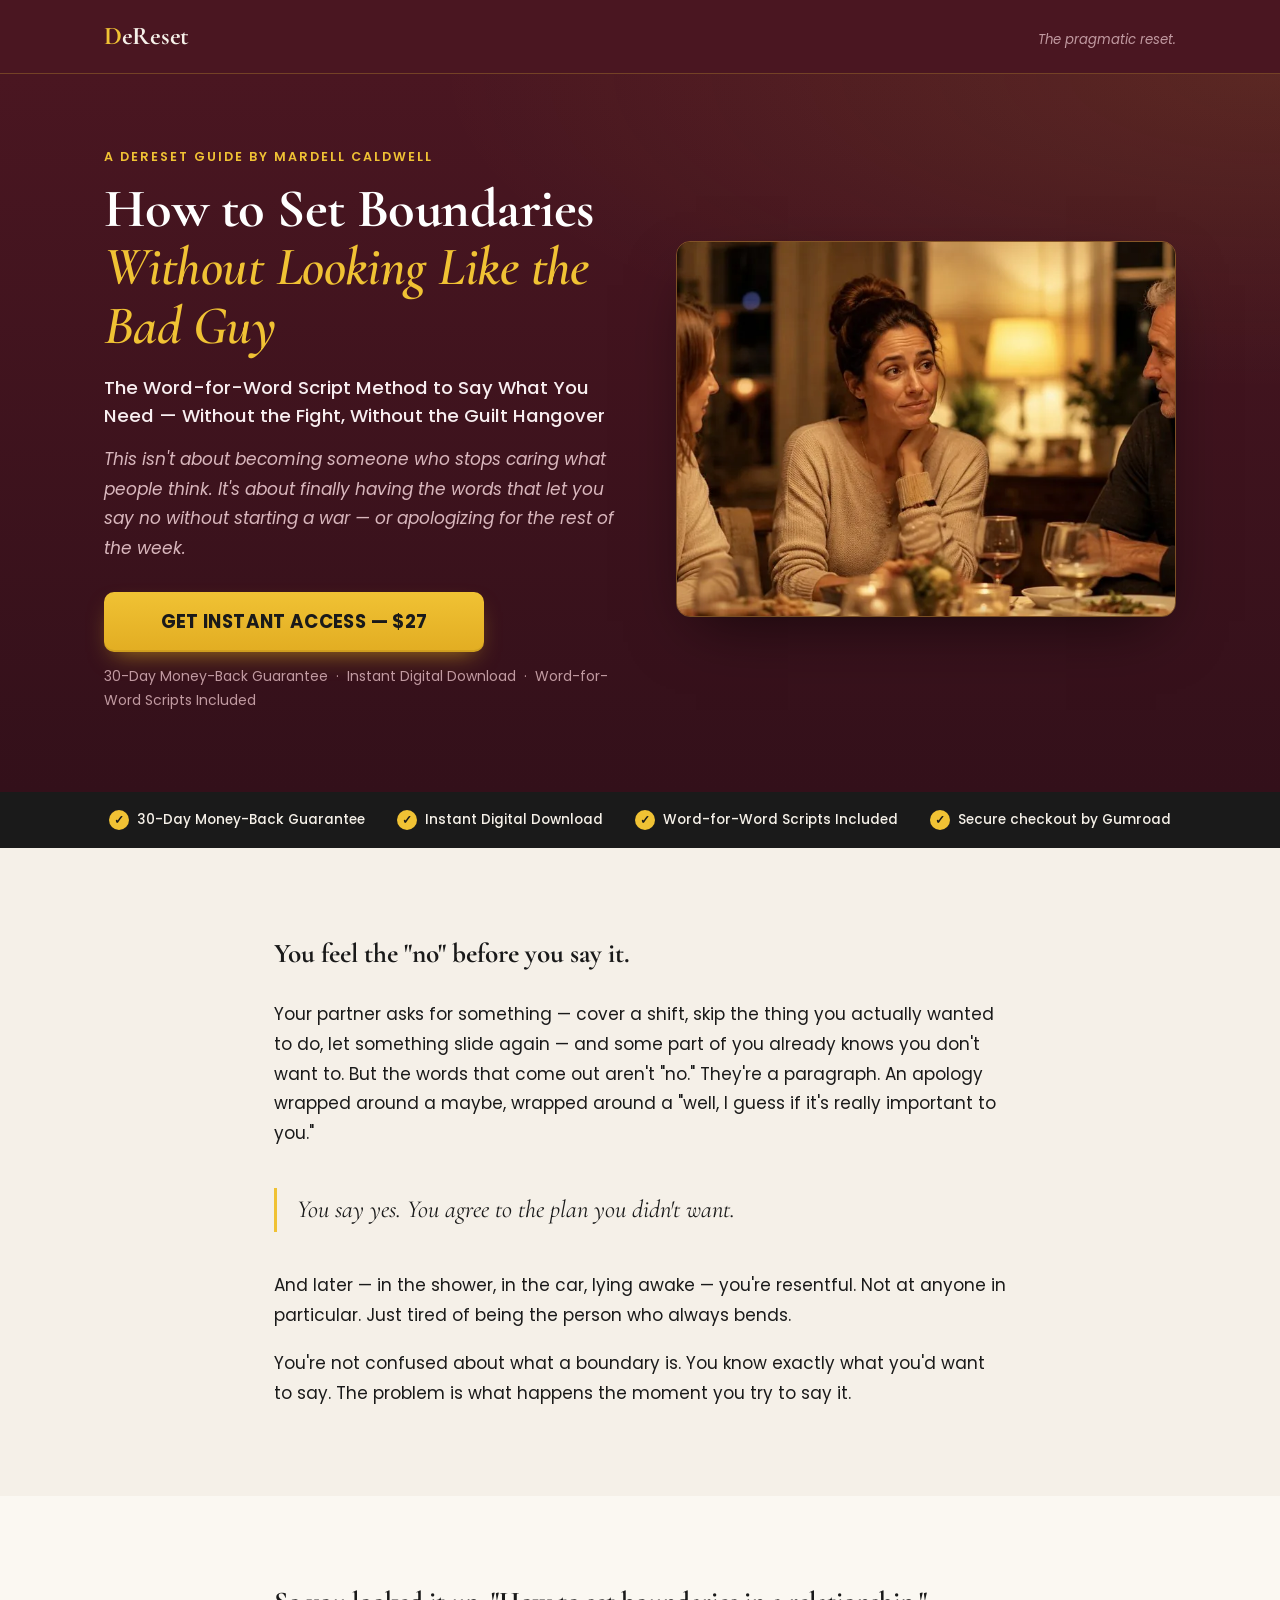
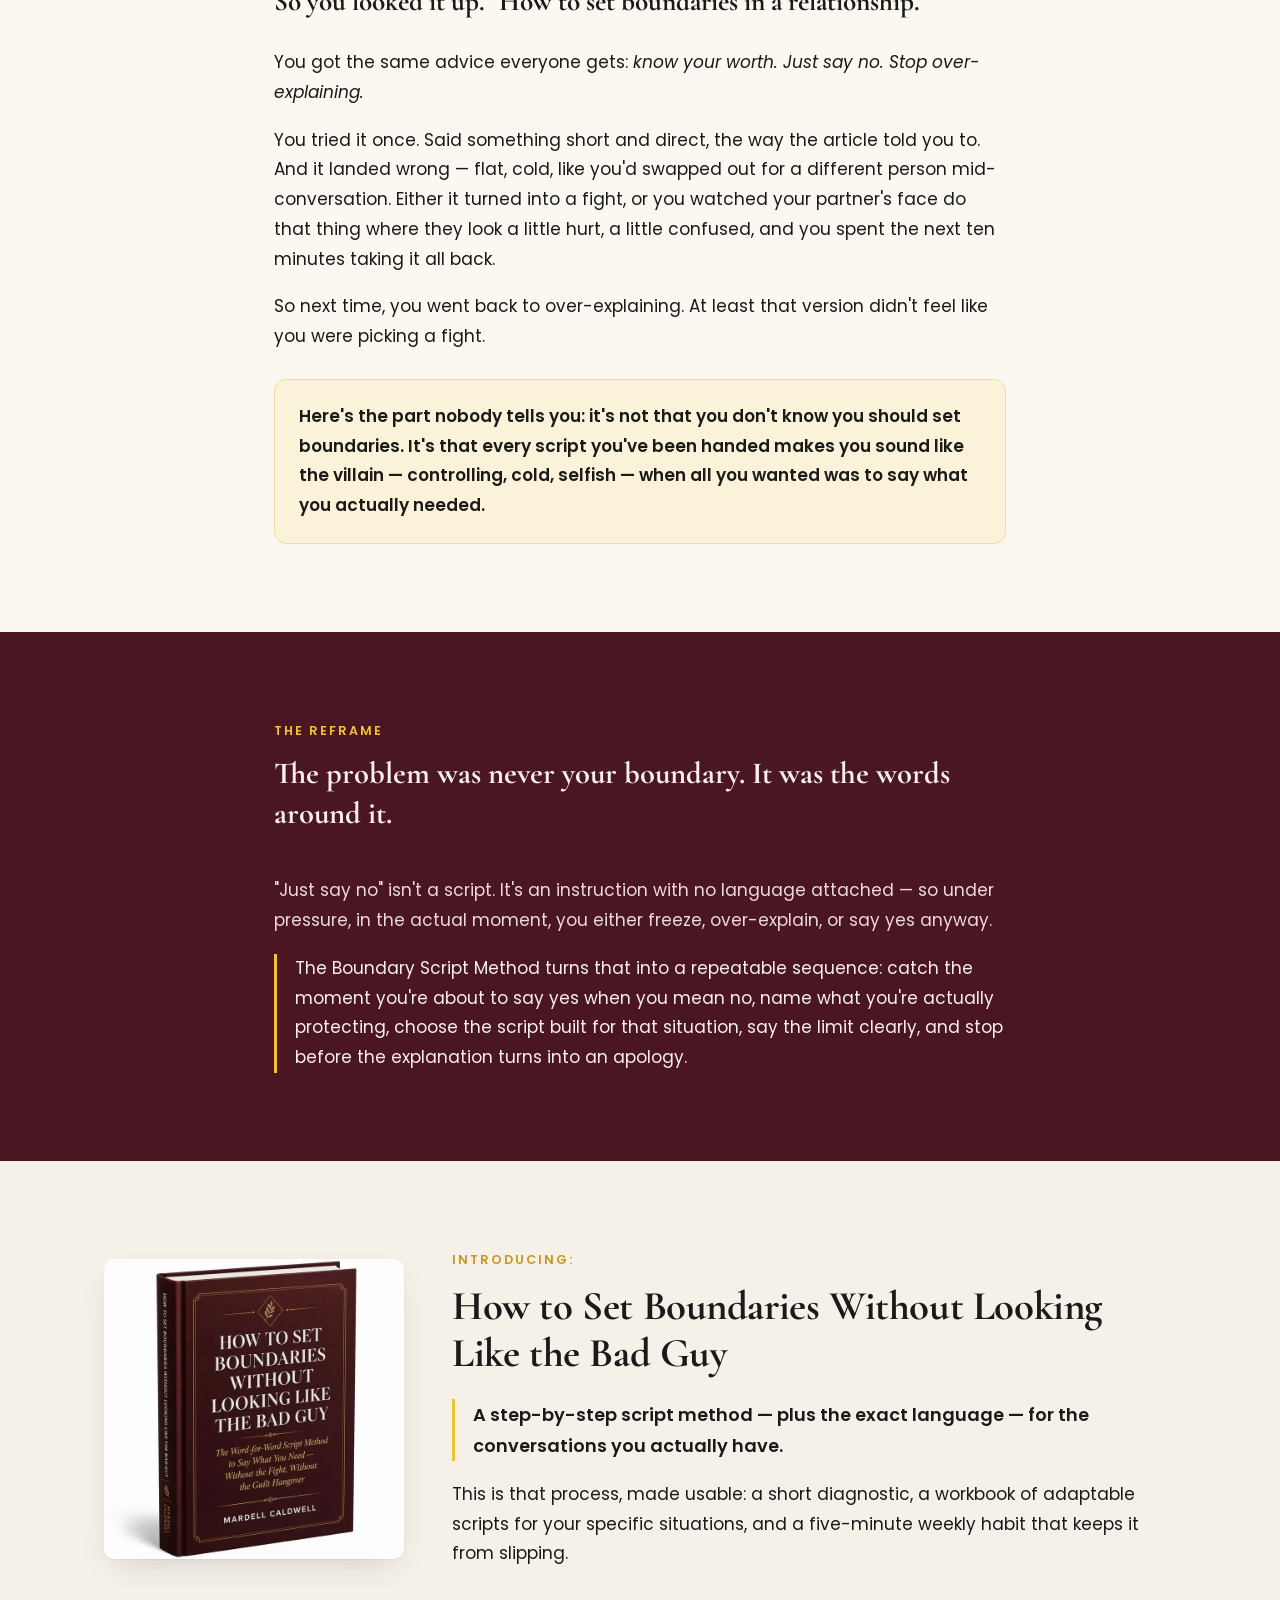
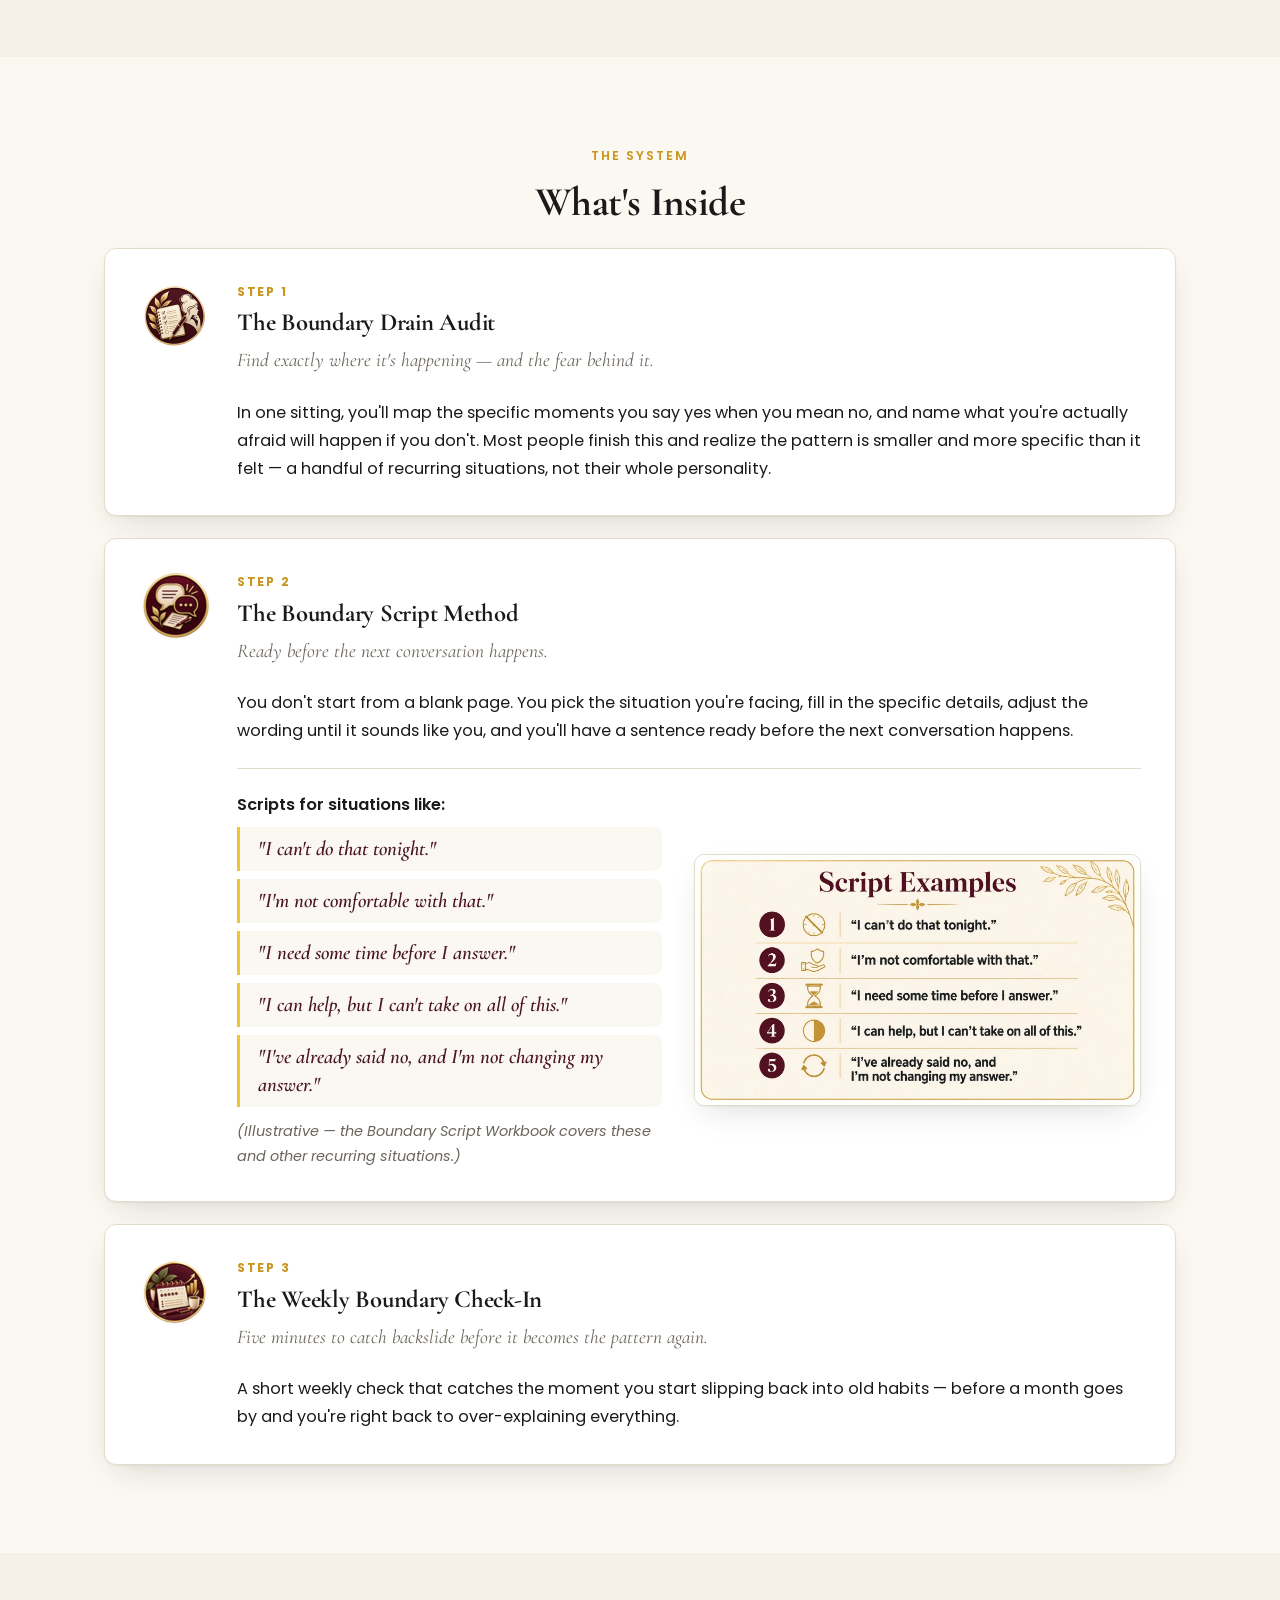
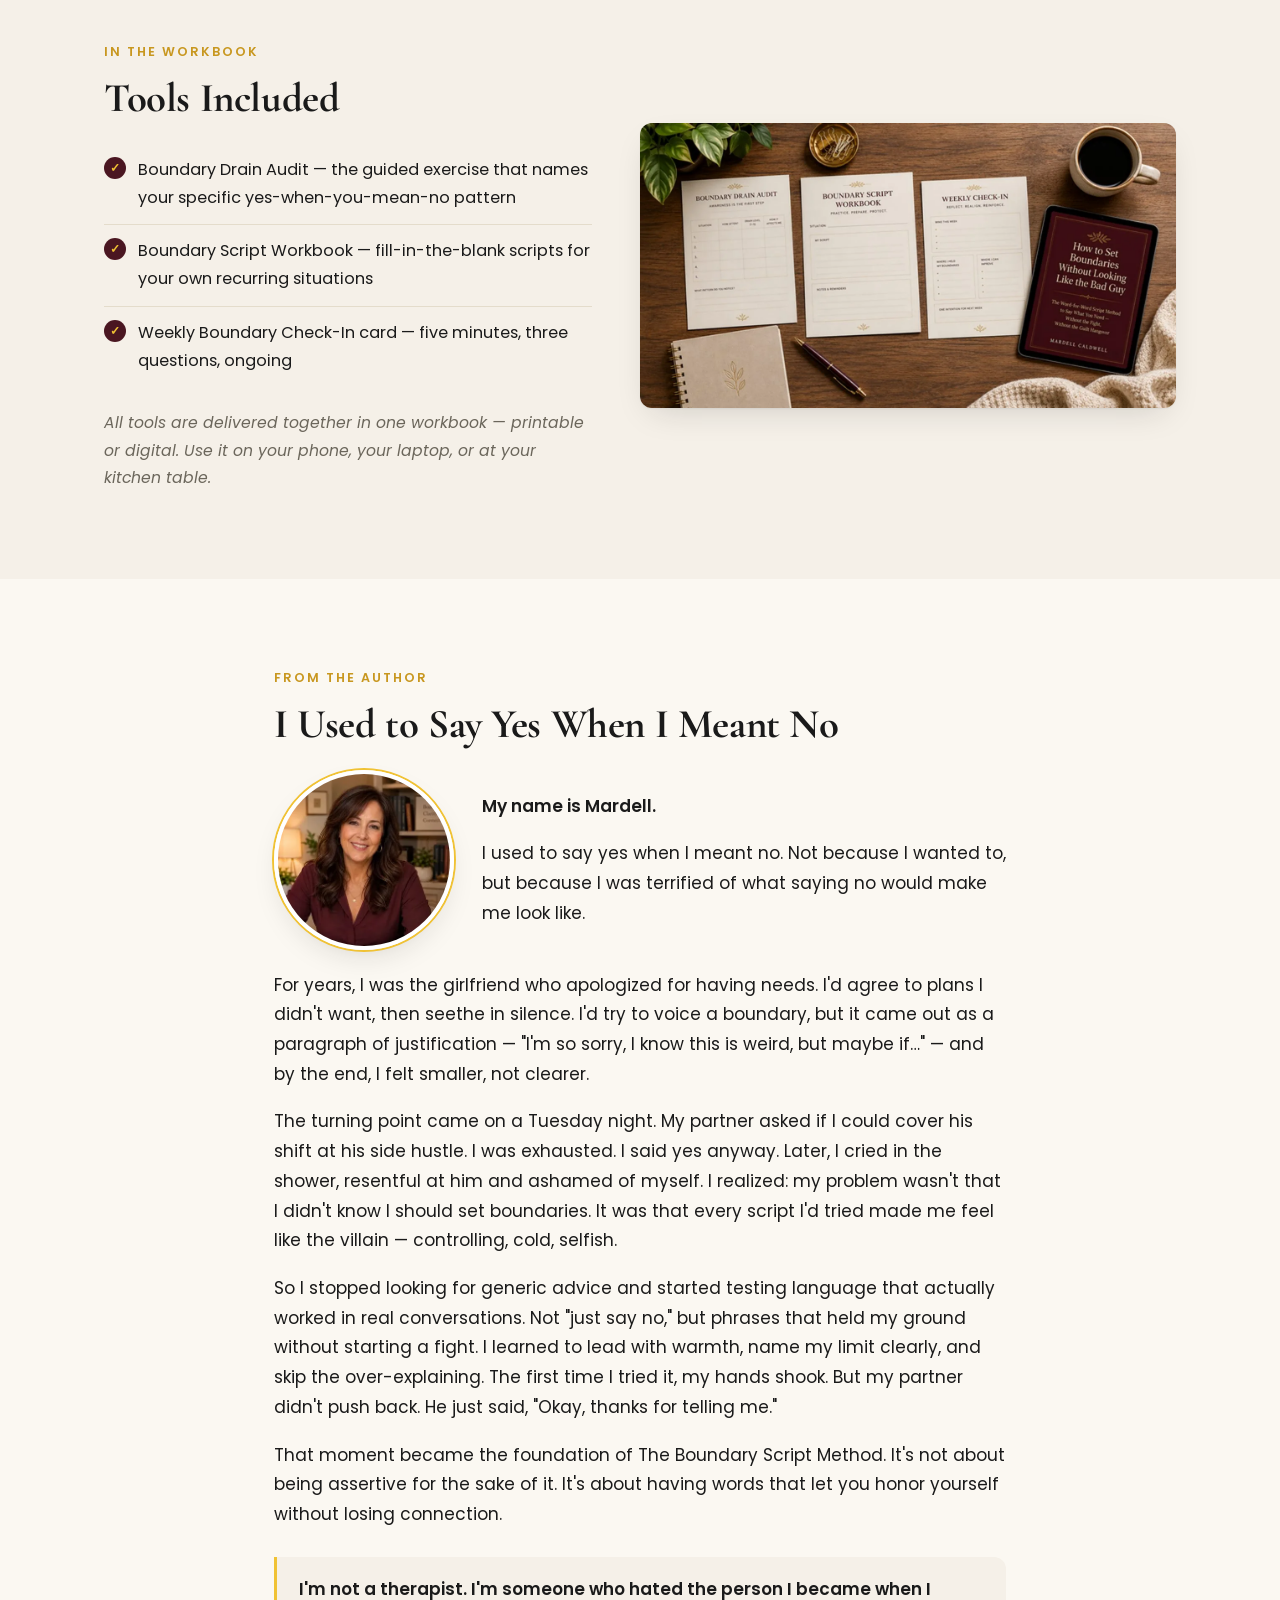
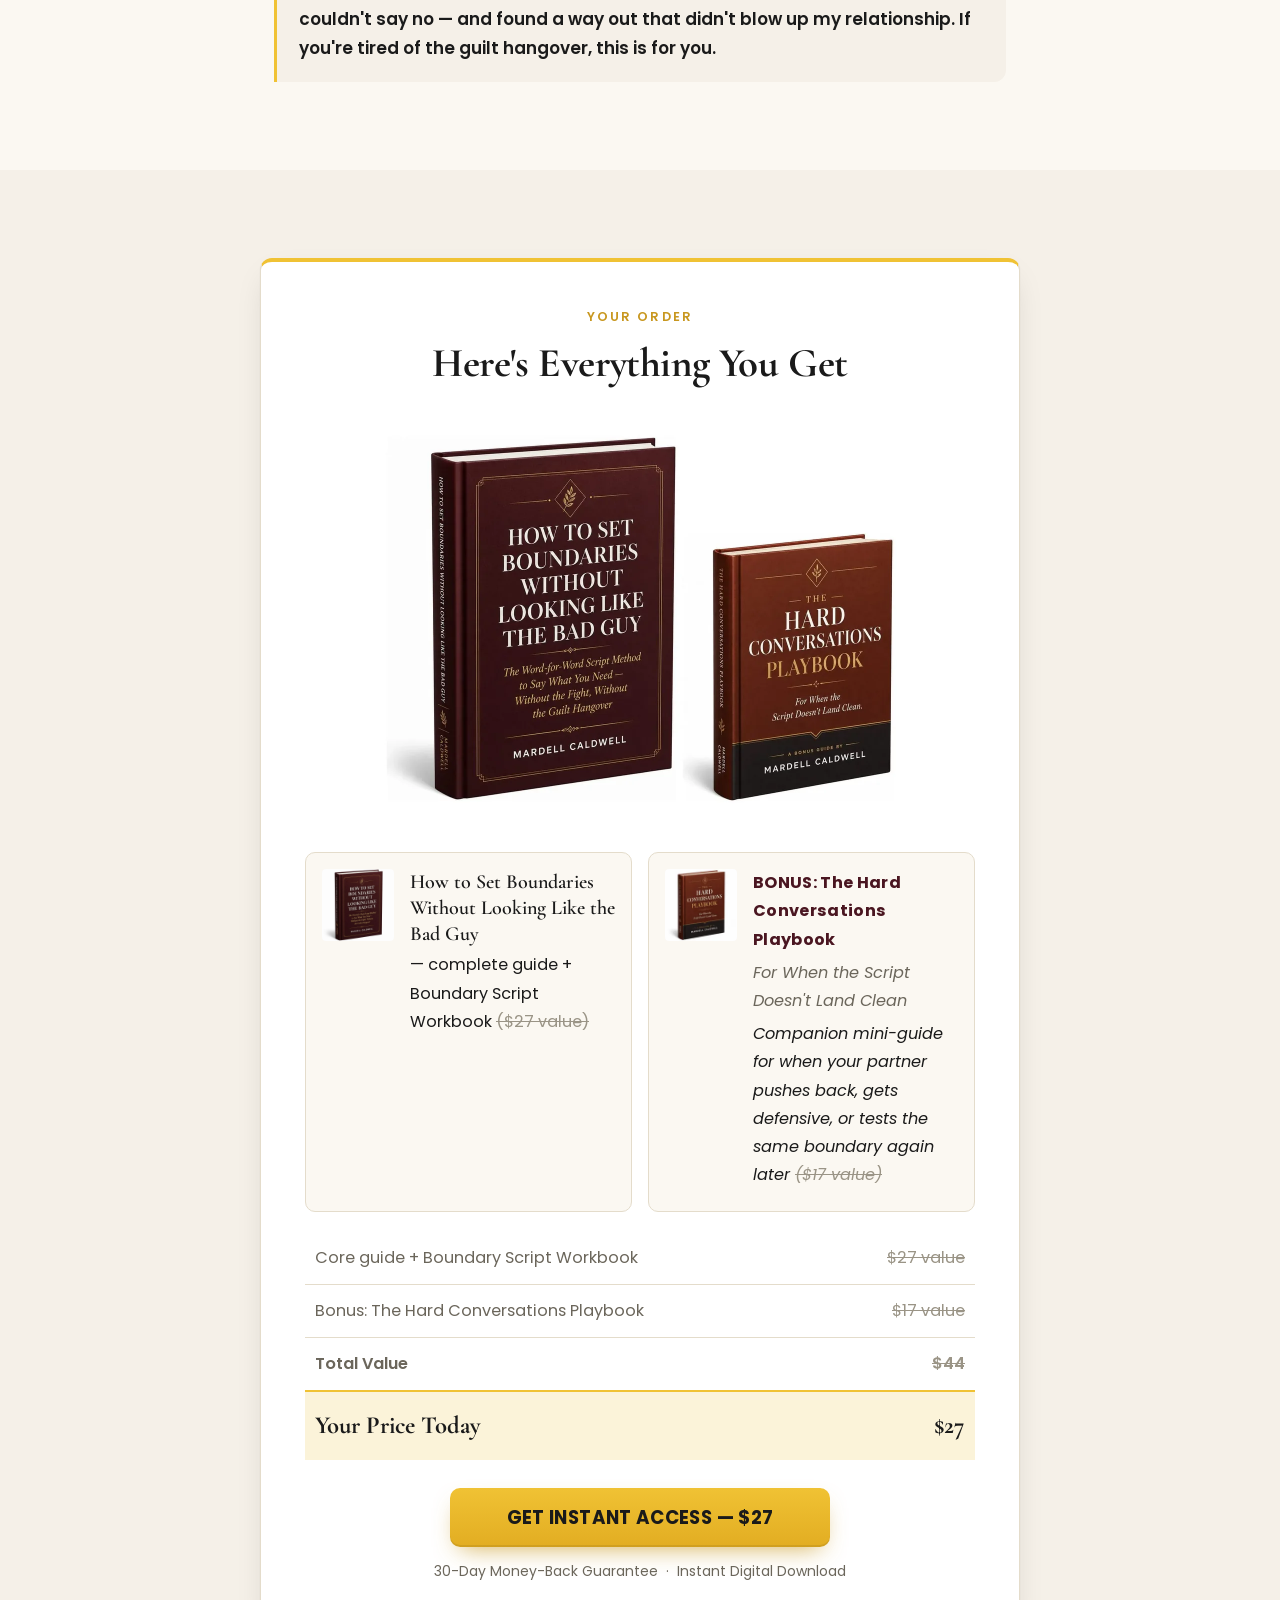
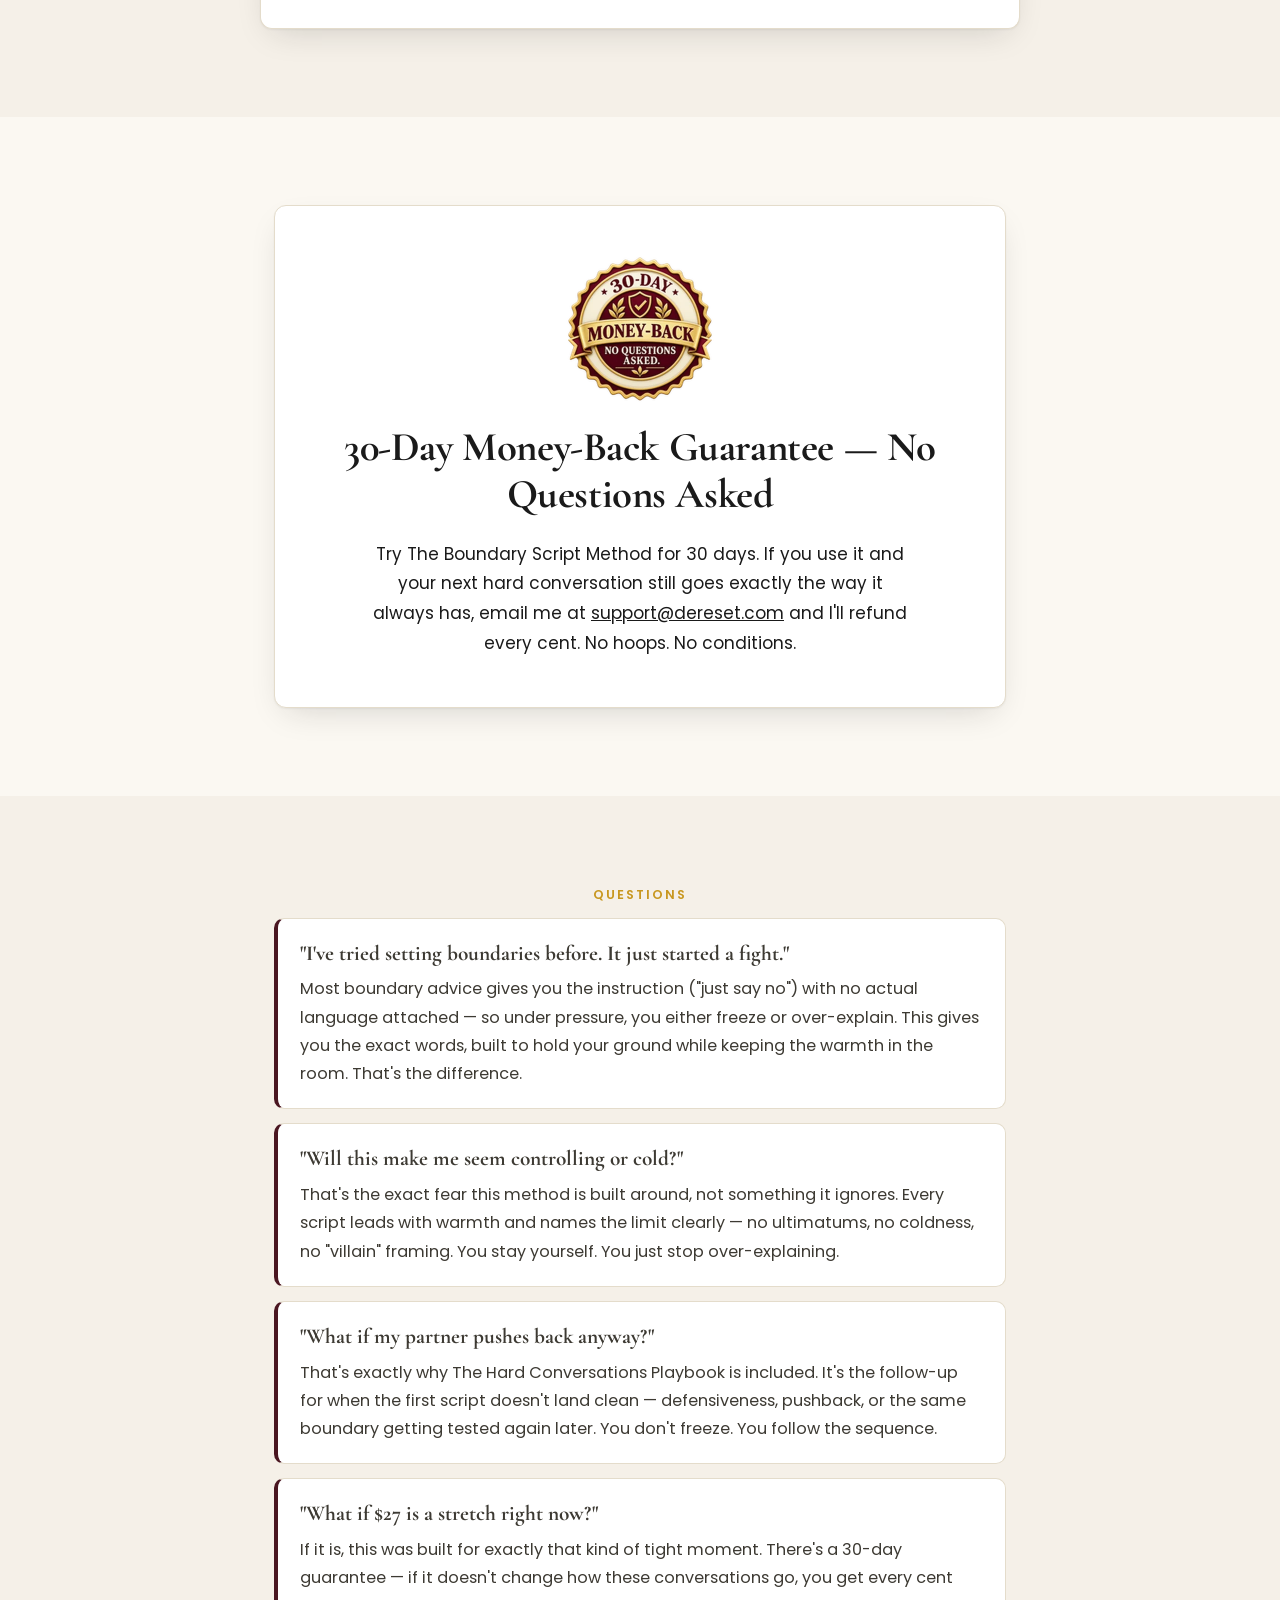
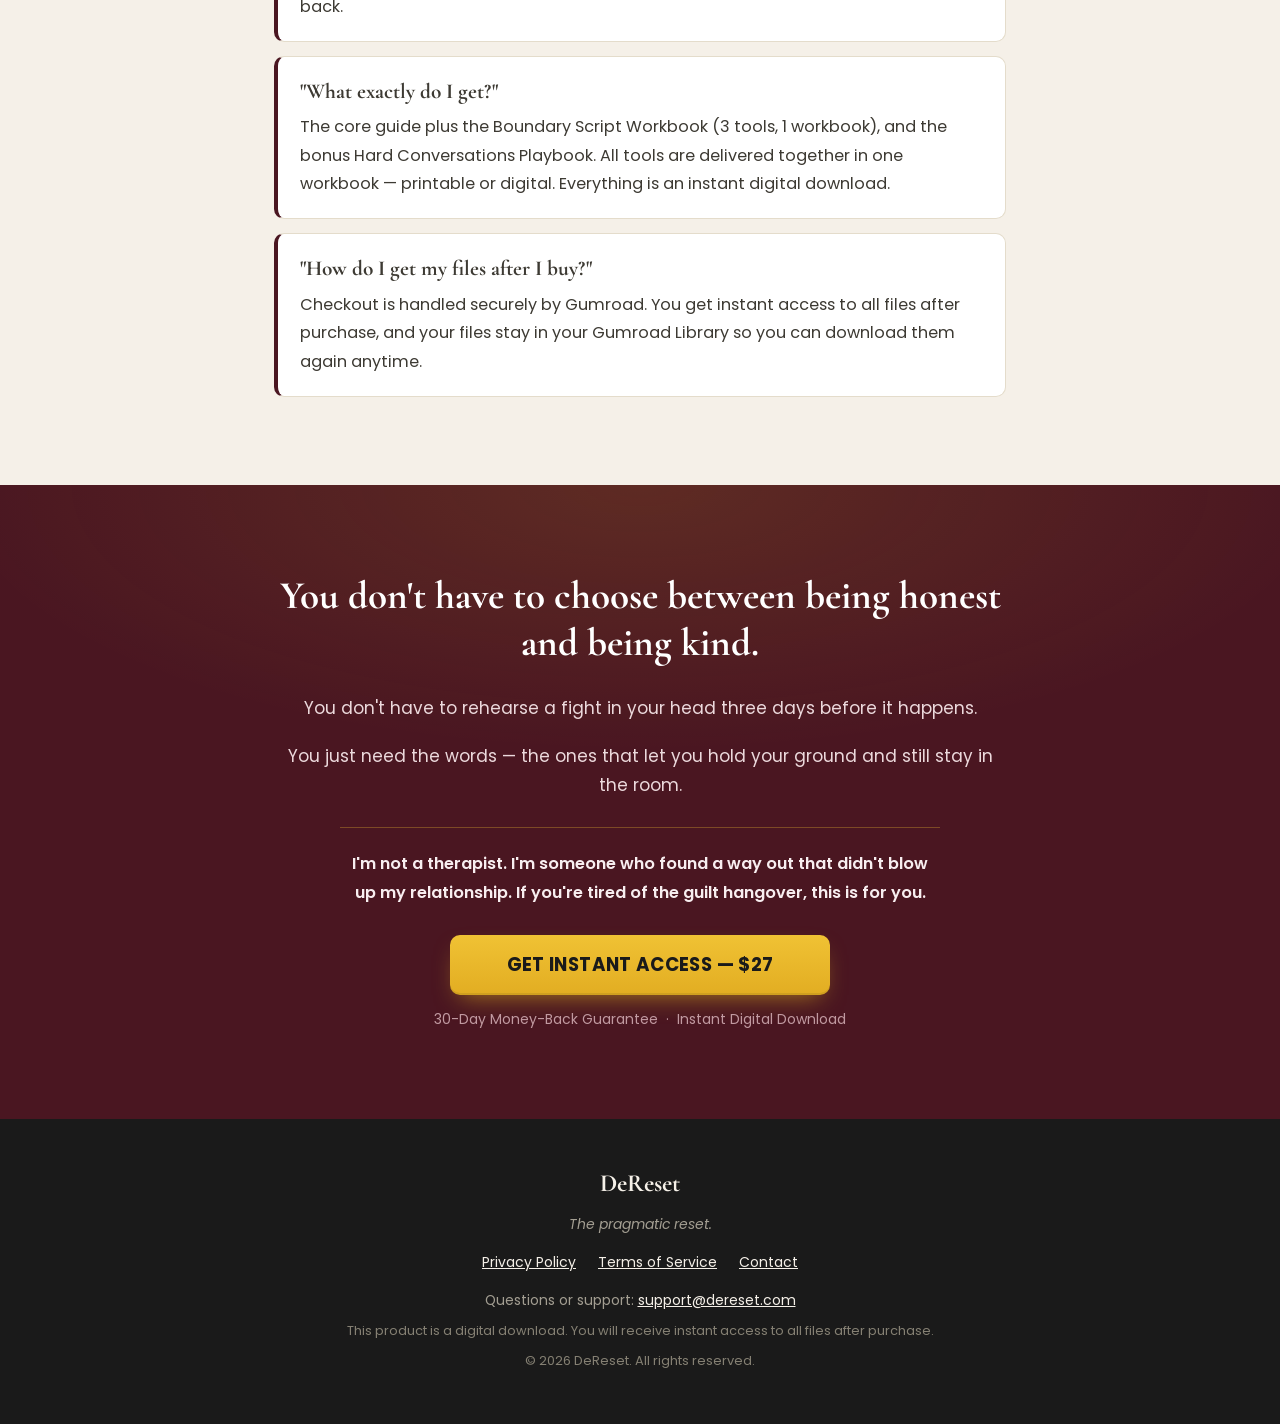
==== commit 321c8e26: "Add files via upload" ====
--- a/index.html
+++ b/index.html
@@ -234,7 +234,7 @@
     <div class="guarantee-box">
       <img class="guarantee-seal" src="assets/guarantee-seal-30-day.webp" alt="30-Day Money-Back Guarantee, No Questions Asked" width="300" height="300">
       <h2>30-Day Money-Back Guarantee — No Questions Asked</h2>
-      <p>Try The Boundary Script Method for 30 days. If you use it and your next hard conversation still goes exactly the way it always has, email me and I'll refund every cent. No hoops. No conditions.</p>
+      <p>Try The Boundary Script Method for 30 days. If you use it and your next hard conversation still goes exactly the way it always has, email me at <a href="mailto:support@dereset.com">support@dereset.com</a> and I'll refund every cent. No hoops. No conditions.</p>
     </div>
   </div>
 </section>
